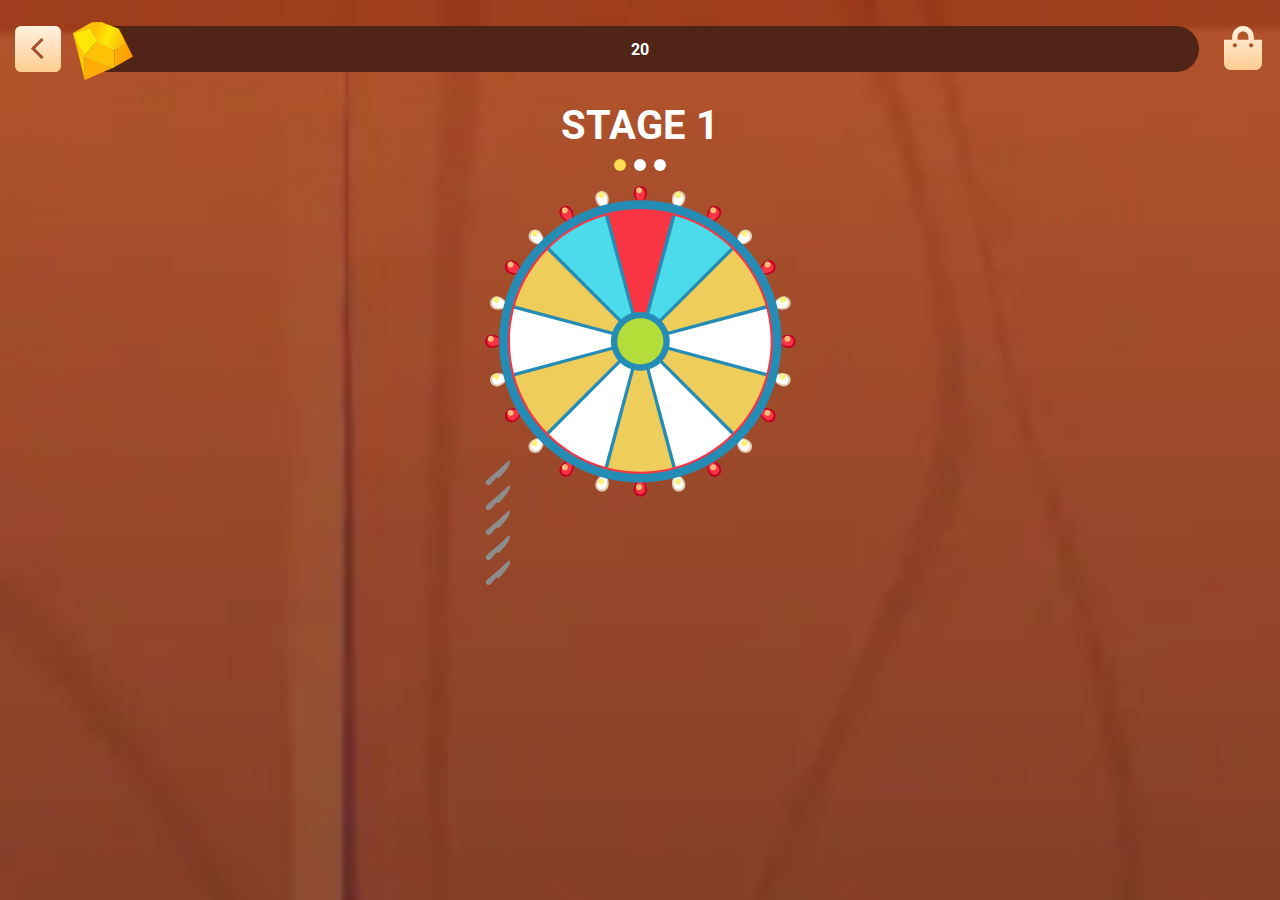
==== game.html @ 97df94d5 "commit 1 - new project" ====
<!DOCTYPE html>
<html lang="ru">

<head>
	<title>Circle casino - game</title>
	<meta charset="UTF-8">
	<meta name="format-detection" content="telephone=no">
	<!-- <style>body{opacity: 0;}</style> -->
	<link rel="stylesheet" href="css/style.min.css?_v=20220218115538">
	<link rel="shortcut icon" href="favicon.ico">
	<!-- <meta name="robots" content="noindex, nofollow"> -->
	<meta name="viewport" content="width=device-width, initial-scale=1.0">
</head>

<body>
	<main class="wrapper _visible">
		<div class="wrapper__header header">
			<div class="header__row">
				<a href="index.html" class="header__back">
					<img src="img/icons/btn-back.svg" alt="Image button">
				</a>
				<a href="#" class="header__wheel _hide">
					<img src="img/icons/wheel.svg" alt="Image wheel">
				</a>
				<div class="header__points">
					<div class="header__gold">
						<img src="img/icons/gold.svg" alt="Image gold">
					</div>
					<div class="header__block-text">
						<p>20</p>
					</div>
				</div>
				<a href="shop.html" class="header__shop">
					<img src="img/icons/shop.svg" alt="Image shop">
				</a>
			</div>
		</div>
		<div class="wrapper__game game">
			<div class="game__box">
				<div class="game__title">STAGE <span>1</span></div>
				<div class="game__bullets">
					<span class="game__bullet _active"></span>
					<span class="game__bullet"></span>
					<span class="game__bullet"></span>
				</div>
				<div class="game__item item-game">
					<div class="item-game__wheel">
						<div class="item-game__circle">
							<div class="item-game__circle-hiden-button"></div>
							<svg width="311" height="311" viewBox="0 0 311 311" fill="none" xmlns="http://www.w3.org/2000/svg">
								<g clip-path="url(#clip0_6_2209)">
									<path d="M148.739 304.079C148.739 300.444 150.37 294.721 155.34 294.721C160.309 294.721 161.929 300.444 161.929 304.079C161.929 305.827 161.235 307.505 160 308.742C158.764 309.98 157.089 310.677 155.34 310.68C153.589 310.68 151.91 309.985 150.672 308.747C149.434 307.509 148.739 305.829 148.739 304.079Z" fill="#C10222" />
									<path d="M148.739 6.60128C148.739 10.2357 150.37 15.9593 155.34 15.9593C160.309 15.9593 161.929 10.2357 161.929 6.60128C161.929 4.85266 161.235 3.17546 160 1.93783C158.764 0.700209 157.089 0.00327458 155.34 0C153.589 0 151.91 0.695497 150.672 1.93348C149.434 3.17145 148.739 4.85052 148.739 6.60128Z" fill="#C10222" />
									<path d="M223.998 287.452C222.169 284.3 220.722 278.527 225.024 276.042C229.326 273.557 233.591 277.698 235.421 280.851C236.295 282.366 236.532 284.166 236.08 285.855C235.628 287.545 234.524 288.986 233.01 289.862C232.26 290.297 231.432 290.579 230.573 290.693C229.714 290.807 228.841 290.751 228.004 290.527C227.167 290.303 226.382 289.916 225.695 289.388C225.007 288.861 224.431 288.203 223.998 287.452Z" fill="#C10222" />
									<path d="M75.2471 29.817C77.0766 32.9816 81.3415 37.1105 85.6434 34.6258C89.9454 32.141 88.4991 26.3804 86.6695 23.2281C86.2419 22.4738 85.6697 21.8113 84.9856 21.2786C84.3015 20.7459 83.519 20.3535 82.6829 20.1238C81.8469 19.8942 80.9737 19.8317 80.1135 19.9401C79.2533 20.0486 78.4229 20.3257 77.67 20.7557C76.9129 21.1886 76.249 21.7672 75.7168 22.4581C75.1846 23.1491 74.7946 23.9386 74.5693 24.7812C74.344 25.6237 74.2879 26.5025 74.4043 27.3669C74.5206 28.2312 74.807 29.064 75.2471 29.817Z" fill="#C10222" />
									<path d="M280.851 235.421C277.698 233.603 273.557 229.339 276.042 225.024C278.527 220.71 284.287 222.181 287.452 223.998C288.966 224.874 290.07 226.316 290.522 228.005C290.974 229.695 290.737 231.495 289.862 233.01C289.43 233.761 288.853 234.419 288.166 234.946C287.478 235.474 286.694 235.861 285.857 236.085C285.02 236.309 284.146 236.365 283.287 236.251C282.428 236.137 281.6 235.855 280.851 235.421Z" fill="#C10222" />
									<path d="M23.2157 86.6819C26.3803 88.4991 32.141 89.9455 34.6258 85.6435C37.1105 81.3416 32.9692 77.0767 29.8169 75.2595C29.0672 74.8251 28.2391 74.5428 27.3801 74.4288C26.5211 74.3148 25.6481 74.3715 24.811 74.5954C23.9739 74.8193 23.1892 75.2061 22.5018 75.7337C21.8144 76.2613 21.2378 76.9193 20.8051 77.67C19.931 79.1851 19.694 80.985 20.1459 82.6747C20.5979 84.3643 21.702 85.8056 23.2157 86.6819Z" fill="#C10222" />
									<path d="M304.079 161.929C300.432 161.929 294.721 160.31 294.721 155.34C294.721 150.371 300.432 148.739 304.079 148.739C304.946 148.739 305.804 148.909 306.605 149.241C307.406 149.573 308.134 150.059 308.747 150.672C309.36 151.285 309.846 152.013 310.178 152.814C310.509 153.615 310.68 154.473 310.68 155.34C310.68 156.206 310.509 157.064 310.177 157.864C309.845 158.665 309.359 159.391 308.746 160.003C308.133 160.615 307.405 161.1 306.604 161.431C305.803 161.761 304.945 161.931 304.079 161.929Z" fill="#C10222" />
									<path d="M6.5889 161.929C10.2357 161.929 15.9469 160.31 15.9469 155.34C15.9469 150.371 10.2357 148.739 6.5889 148.739C5.72259 148.739 4.86482 148.91 4.06461 149.241C3.2644 149.573 2.53749 150.06 1.92549 150.673C1.31349 151.286 0.828423 152.014 0.498027 152.815C0.167632 153.616 -0.0016137 154.474 1.16407e-05 155.34C-0.0016172 156.206 0.167707 157.063 0.498254 157.863C0.8288 158.664 1.31408 159.391 1.92624 160.003C2.5384 160.615 3.26537 161.1 4.06551 161.431C4.86565 161.761 5.72318 161.931 6.5889 161.929Z" fill="#C10222" />
									<path d="M287.452 86.6819C284.287 88.4991 278.527 89.9455 276.042 85.6435C273.557 81.3416 277.698 77.0767 280.851 75.2595C281.6 74.8251 282.428 74.5428 283.287 74.4288C284.146 74.3148 285.02 74.3715 285.857 74.5954C286.694 74.8193 287.478 75.2061 288.166 75.7337C288.853 76.2613 289.43 76.9193 289.862 77.67C290.737 79.1851 290.974 80.985 290.522 82.6747C290.07 84.3643 288.966 85.8056 287.452 86.6819Z" fill="#C10222" />
									<path d="M29.8169 235.421C32.9692 233.603 37.1105 229.339 34.6258 225.024C32.141 220.71 26.3803 222.181 23.2157 223.998C21.702 224.874 20.5979 226.316 20.1459 228.005C19.694 229.695 19.931 231.495 20.8051 233.01C21.2378 233.761 21.8144 234.419 22.5018 234.946C23.1892 235.474 23.9739 235.861 24.811 236.085C25.6481 236.309 26.5211 236.365 27.3801 236.251C28.2391 236.137 29.0672 235.855 29.8169 235.421Z" fill="#C10222" />
									<path d="M235.421 29.8169C233.591 32.9816 229.326 37.1105 225.024 34.6257C220.722 32.141 222.169 26.3803 223.998 23.228C224.427 22.4733 225 21.8106 225.685 21.2778C226.371 20.7449 227.154 20.3524 227.991 20.1228C228.828 19.8932 229.702 19.8308 230.564 19.9394C231.425 20.048 232.256 20.3254 233.01 20.7556C233.766 21.1896 234.429 21.769 234.96 22.4604C235.491 23.1518 235.879 23.9415 236.104 24.784C236.328 25.6264 236.383 26.5049 236.266 27.3688C236.148 28.2326 235.861 29.0647 235.421 29.8169Z" fill="#C10222" />
									<path d="M86.6695 287.452C88.499 284.3 89.9454 278.527 85.6434 276.042C81.3415 273.557 77.0766 277.698 75.247 280.851C74.8151 281.604 74.5365 282.435 74.427 283.297C74.3175 284.159 74.3795 285.033 74.6092 285.871C74.839 286.708 75.2321 287.492 75.7658 288.177C76.2996 288.862 76.9635 289.435 77.7194 289.862C79.2273 290.724 81.0146 290.954 82.6913 290.502C84.368 290.05 85.7981 288.954 86.6695 287.452Z" fill="#C10222" />
									<path d="M150.593 303.695C150.593 301.075 151.755 294.721 155.34 294.721C158.925 294.721 160.075 301.075 160.075 303.695C160.076 304.318 159.955 304.935 159.718 305.511C159.481 306.087 159.132 306.61 158.692 307.051C158.252 307.492 157.73 307.842 157.155 308.081C156.579 308.32 155.963 308.442 155.34 308.442C154.716 308.444 154.098 308.322 153.521 308.084C152.945 307.846 152.421 307.497 151.98 307.056C151.539 306.615 151.189 306.091 150.951 305.514C150.713 304.937 150.591 304.319 150.593 303.695Z" fill="#F93443" />
									<path d="M150.593 6.98454C150.593 9.60527 151.755 15.9593 155.34 15.9593C158.925 15.9593 160.075 9.60527 160.075 6.98454C160.076 6.36174 159.955 5.74474 159.718 5.16888C159.481 4.59302 159.132 4.06962 158.692 3.62866C158.252 3.1877 157.73 2.83784 157.155 2.59913C156.579 2.36042 155.963 2.23756 155.34 2.23757C154.716 2.23593 154.098 2.3576 153.521 2.59558C152.945 2.83356 152.421 3.18316 151.98 3.62428C151.539 4.06541 151.189 4.58935 150.951 5.16602C150.713 5.74268 150.591 6.3607 150.593 6.98454Z" fill="#F93443" />
									<path d="M225.407 286.191C224.097 283.916 221.934 277.834 225.024 276.042C228.115 274.249 232.318 279.169 233.678 281.444C233.99 281.984 234.193 282.581 234.274 283.2C234.355 283.819 234.314 284.448 234.152 285.051C233.99 285.653 233.711 286.218 233.33 286.713C232.95 287.208 232.476 287.623 231.934 287.934C231.393 288.254 230.793 288.463 230.17 288.548C229.547 288.633 228.913 288.594 228.305 288.432C227.698 288.269 227.128 287.988 226.631 287.603C226.133 287.218 225.717 286.738 225.407 286.191Z" fill="#F93443" />
									<path d="M77.0519 29.236C78.3622 31.4982 82.5406 36.4183 85.6434 34.6258C88.7463 32.8333 86.583 26.7513 85.2726 24.489C84.9614 23.948 84.5465 23.4736 84.0517 23.0931C83.5569 22.7126 82.9919 22.4334 82.3891 22.2715C81.7862 22.1096 81.1574 22.0681 80.5386 22.1496C79.9197 22.231 79.323 22.4337 78.7826 22.746C78.2426 23.0583 77.7694 23.4739 77.3901 23.9692C77.0108 24.4644 76.7328 25.0295 76.5721 25.6323C76.4114 26.235 76.371 26.8636 76.4533 27.4819C76.5357 28.1003 76.739 28.6963 77.0519 29.236Z" fill="#F93443" />
									<path d="M281.506 233.628C279.231 232.318 274.324 228.127 276.104 224.975C277.884 221.822 283.978 224.048 286.253 225.358C287.34 225.989 288.133 227.025 288.457 228.239C288.782 229.453 288.611 230.747 287.983 231.836C287.678 232.38 287.267 232.859 286.775 233.245C286.283 233.63 285.72 233.914 285.118 234.081C284.516 234.247 283.887 234.293 283.267 234.215C282.647 234.138 282.048 233.938 281.506 233.628Z" fill="#F93443" />
									<path d="M24.4766 85.2726C26.7512 86.5829 32.8333 88.7463 34.6258 85.6434C36.4182 82.5406 31.4982 78.3623 29.2236 76.9901C28.1348 76.3622 26.8413 76.1918 25.627 76.5162C24.4126 76.8407 23.3765 77.6335 22.7459 78.7208C22.425 79.2635 22.2152 79.8645 22.1286 80.489C22.0419 81.1135 22.0802 81.749 22.2412 82.3586C22.4023 82.9681 22.6828 83.5396 23.0665 84.0399C23.4503 84.5401 23.9296 84.9591 24.4766 85.2726Z" fill="#F93443" />
									<path d="M303.757 160.087C301.137 160.087 294.783 158.913 294.783 155.34C294.783 151.767 301.137 150.593 303.757 150.593C304.38 150.593 304.997 150.716 305.572 150.955C306.147 151.193 306.67 151.543 307.11 151.984C307.549 152.425 307.898 152.949 308.135 153.524C308.372 154.1 308.494 154.717 308.492 155.34C308.494 155.963 308.372 156.58 308.135 157.156C307.898 157.732 307.549 158.255 307.11 158.696C306.67 159.137 306.147 159.487 305.572 159.725C304.997 159.964 304.38 160.087 303.757 160.087Z" fill="#F93443" />
									<path d="M6.98451 160.087C9.60524 160.087 15.9469 158.913 15.9469 155.34C15.9469 151.767 9.60524 150.593 6.98451 150.593C6.36067 150.591 5.74265 150.713 5.16599 150.951C4.58932 151.189 4.06538 151.539 3.62425 151.98C3.18313 152.421 2.83353 152.945 2.59555 153.522C2.35757 154.098 2.2359 154.716 2.23753 155.34C2.2359 155.964 2.35757 156.582 2.59555 157.159C2.83353 157.735 3.18313 158.259 3.62425 158.7C4.06538 159.141 4.58932 159.491 5.16599 159.729C5.74265 159.967 6.36067 160.089 6.98451 160.087Z" fill="#F93443" />
									<path d="M286.191 85.2726C283.916 86.5829 277.834 88.7463 276.042 85.6434C274.249 82.5406 279.169 78.3623 281.444 76.9901C282.533 76.3622 283.826 76.1918 285.041 76.5162C286.255 76.8407 287.291 77.6335 287.922 78.7208C288.243 79.2635 288.452 79.8645 288.539 80.489C288.626 81.1135 288.587 81.749 288.426 82.3586C288.265 82.9681 287.985 83.5396 287.601 84.0399C287.217 84.5401 286.738 84.9591 286.191 85.2726Z" fill="#F93443" />
									<path d="M29.2236 233.628C31.4982 232.318 36.4183 228.127 34.6258 224.975C32.8333 221.822 26.7512 224.048 24.4766 225.358C23.3893 225.989 22.5965 227.025 22.2721 228.239C21.9476 229.453 22.1181 230.747 22.746 231.836C23.0519 232.38 23.4626 232.859 23.9544 233.245C24.4462 233.63 25.0094 233.914 25.6116 234.081C26.2137 234.247 26.8429 234.293 27.4628 234.215C28.0828 234.138 28.6812 233.938 29.2236 233.628Z" fill="#F93443" />
									<path d="M233.628 29.2359C232.318 31.4982 228.127 36.4182 224.975 34.6257C221.822 32.8332 224.048 26.7512 225.358 24.4889C225.668 23.9483 226.082 23.4742 226.575 23.0938C227.069 22.7135 227.633 22.4343 228.235 22.2724C228.837 22.1104 229.465 22.0689 230.082 22.1502C230.7 22.2314 231.296 22.4339 231.836 22.7459C232.381 23.053 232.86 23.4649 233.245 23.9578C233.631 24.4507 233.915 25.015 234.082 25.6181C234.248 26.2213 234.294 26.8514 234.216 27.4723C234.138 28.0932 233.938 28.6925 233.628 29.2359Z" fill="#F93443" />
									<path d="M85.2726 286.191C86.583 283.916 88.7339 277.834 85.6434 276.042C82.553 274.249 78.3622 279.169 77.0519 281.444C76.739 281.984 76.5357 282.58 76.4533 283.198C76.371 283.816 76.4114 284.445 76.5721 285.048C76.7328 285.65 77.0108 286.216 77.3901 286.711C77.7694 287.206 78.2426 287.622 78.7826 287.934C79.323 288.246 79.9197 288.449 80.5386 288.53C81.1574 288.612 81.7862 288.57 82.3891 288.409C82.9919 288.247 83.5569 287.967 84.0517 287.587C84.5465 287.206 84.9614 286.732 85.2726 286.191Z" fill="#F93443" />
									<path d="M151.063 301.137C151.058 300.741 151.132 300.349 151.283 299.984C151.433 299.618 151.656 299.287 151.938 299.009C152.22 298.732 152.555 298.515 152.923 298.371C153.291 298.226 153.684 298.158 154.079 298.17C154.475 298.156 154.869 298.223 155.238 298.367C155.606 298.511 155.942 298.728 156.224 299.006C156.506 299.283 156.729 299.615 156.879 299.981C157.029 300.348 157.102 300.741 157.095 301.137C157.095 301.936 156.778 302.704 156.212 303.269C155.646 303.835 154.879 304.153 154.079 304.153C153.279 304.153 152.512 303.835 151.946 303.269C151.381 302.704 151.063 301.936 151.063 301.137Z" fill="#FFBE78" />
									<path d="M151.063 4.38851C151.058 4.78375 151.132 5.17596 151.283 5.54151C151.433 5.90707 151.656 6.2384 151.938 6.51559C152.22 6.79277 152.555 7.01008 152.923 7.1544C153.291 7.29872 153.684 7.36709 154.079 7.35538C154.475 7.36886 154.869 7.30169 155.238 7.158C155.606 7.01431 155.942 6.79709 156.224 6.51955C156.506 6.24201 156.729 5.90995 156.879 5.54359C157.029 5.17723 157.102 4.78423 157.095 4.38851C157.095 3.58853 156.778 2.82132 156.212 2.25565C155.646 1.68998 154.879 1.37219 154.079 1.37219C153.279 1.37219 152.512 1.68998 151.946 2.25565C151.381 2.82132 151.063 3.58853 151.063 4.38851Z" fill="#FFBE78" />
									<path d="M225.655 282.767C225.453 282.429 225.321 282.054 225.269 281.664C225.216 281.274 225.243 280.877 225.348 280.498C225.453 280.119 225.634 279.765 225.88 279.458C226.127 279.151 226.432 278.897 226.78 278.712C227.115 278.505 227.489 278.369 227.878 278.31C228.268 278.252 228.665 278.273 229.046 278.372C229.428 278.472 229.785 278.647 230.096 278.888C230.408 279.129 230.667 279.431 230.859 279.775C231.056 280.116 231.184 280.492 231.235 280.882C231.287 281.273 231.26 281.669 231.158 282.049C231.056 282.43 230.88 282.786 230.64 283.098C230.399 283.41 230.1 283.671 229.759 283.867C229.417 284.064 229.04 284.192 228.649 284.244C228.257 284.295 227.86 284.269 227.479 284.167C227.098 284.065 226.74 283.889 226.427 283.648C226.114 283.408 225.852 283.109 225.655 282.767Z" fill="#FFBE78" />
									<path d="M77.3115 25.7746C77.5018 26.1186 77.7603 26.4201 78.071 26.6609C78.3818 26.9016 78.7384 27.0765 79.119 27.1749C79.4996 27.2732 79.8963 27.2929 80.2848 27.2328C80.6733 27.1727 81.0454 27.0341 81.3786 26.8254C81.7253 26.6413 82.031 26.3886 82.2769 26.0827C82.5229 25.7767 82.704 25.424 82.8092 25.0458C82.9145 24.6676 82.9417 24.272 82.8891 23.8829C82.8365 23.4939 82.7053 23.1197 82.5035 22.783C82.3075 22.44 82.0455 22.1392 81.7327 21.898C81.4198 21.6568 81.0623 21.4799 80.6807 21.3777C80.2991 21.2754 79.9011 21.2497 79.5095 21.302C79.118 21.3544 78.7406 21.4838 78.3994 21.6828C78.059 21.8798 77.7609 22.142 77.522 22.4543C77.2831 22.7667 77.1081 23.1231 77.0071 23.5031C76.906 23.8832 76.8809 24.2794 76.9332 24.6692C76.9854 25.0589 77.114 25.4346 77.3115 25.7746Z" fill="#FFBE78" />
									<path d="M281.073 229.524C280.731 229.334 280.431 229.076 280.191 228.766C279.952 228.456 279.777 228.101 279.679 227.722C279.581 227.343 279.561 226.947 279.62 226.56C279.679 226.173 279.816 225.802 280.022 225.469C280.209 225.125 280.463 224.822 280.769 224.578C281.075 224.334 281.428 224.154 281.805 224.049C282.182 223.944 282.577 223.916 282.965 223.967C283.353 224.018 283.727 224.146 284.065 224.344C284.75 224.745 285.248 225.399 285.452 226.166C285.656 226.933 285.548 227.749 285.153 228.436C284.755 229.12 284.102 229.619 283.337 229.822C282.573 230.026 281.759 229.919 281.073 229.524Z" fill="#FFBE78" />
									<path d="M24.1058 81.1808C24.4418 81.37 24.8122 81.4904 25.1953 81.5349C25.5784 81.5795 25.9665 81.5473 26.337 81.4403C26.7075 81.3333 27.053 81.1536 27.3534 80.9116C27.6537 80.6697 27.9029 80.3704 28.0863 80.0311C28.293 79.6985 28.43 79.3273 28.489 78.9401C28.548 78.5529 28.5278 78.1578 28.4296 77.7787C28.3313 77.3995 28.1571 77.0443 27.9175 76.7345C27.6779 76.4247 27.3778 76.1668 27.0355 75.9764C26.3499 75.5814 25.5357 75.474 24.7712 75.6779C24.0066 75.8818 23.354 76.3803 22.9561 77.0643C22.7572 77.409 22.6291 77.79 22.5792 78.1849C22.5294 78.5799 22.5589 78.9807 22.6659 79.3641C22.773 79.7475 22.9555 80.1056 23.2027 80.4175C23.45 80.7295 23.757 80.989 24.1058 81.1808Z" fill="#FFBE78" />
									<path d="M302.447 155.76C302.054 155.766 301.664 155.691 301.3 155.541C300.937 155.391 300.608 155.169 300.333 154.888C300.058 154.607 299.842 154.274 299.7 153.907C299.558 153.541 299.491 153.149 299.505 152.756C299.493 152.364 299.561 151.974 299.704 151.609C299.847 151.244 300.062 150.912 300.337 150.633C300.612 150.353 300.941 150.132 301.303 149.983C301.666 149.834 302.055 149.76 302.447 149.765C303.24 149.765 304.001 150.08 304.562 150.641C305.123 151.202 305.439 151.963 305.439 152.756C305.44 153.15 305.364 153.541 305.214 153.905C305.065 154.269 304.845 154.601 304.567 154.88C304.289 155.159 303.958 155.38 303.595 155.531C303.231 155.683 302.841 155.76 302.447 155.76Z" fill="#FFBE78" />
									<path d="M5.7112 155.76C6.10427 155.766 6.49431 155.691 6.85771 155.541C7.22112 155.391 7.55035 155.169 7.82541 154.888C8.10048 154.607 8.31568 154.274 8.458 153.907C8.60031 153.541 8.66676 153.149 8.65334 152.756C8.66505 152.364 8.59734 151.974 8.45426 151.609C8.31118 151.244 8.0957 150.912 7.82081 150.633C7.54592 150.353 7.21729 150.132 6.85473 149.983C6.49218 149.834 6.10319 149.76 5.7112 149.765C4.91778 149.765 4.15688 150.08 3.59585 150.641C3.03481 151.202 2.71963 151.963 2.71963 152.756C2.718 153.15 2.79418 153.541 2.9438 153.905C3.09341 154.269 3.31347 154.601 3.59143 154.88C3.86939 155.159 4.19974 155.38 4.56351 155.531C4.92727 155.683 5.31729 155.76 5.7112 155.76Z" fill="#FFBE78" />
									<path d="M284.065 81.1807C283.727 81.379 283.353 81.5074 282.965 81.558C282.577 81.6087 282.182 81.5808 281.805 81.4758C281.428 81.3708 281.075 81.191 280.769 80.9471C280.463 80.7031 280.209 80.4 280.022 80.0558C279.816 79.7231 279.679 79.352 279.62 78.9648C279.561 78.5776 279.581 78.1825 279.679 77.8033C279.777 77.4242 279.952 77.069 280.191 76.7592C280.431 76.4494 280.731 76.1915 281.073 76.0011C281.759 75.606 282.573 75.4987 283.337 75.7026C284.102 75.9065 284.755 76.405 285.153 77.0889C285.548 77.7764 285.656 78.5925 285.452 79.3591C285.248 80.1256 284.75 80.7805 284.065 81.1807Z" fill="#FFBE78" />
									<path d="M27.085 229.524C27.4273 229.334 27.7273 229.076 27.9669 228.766C28.2065 228.456 28.3807 228.101 28.479 227.722C28.5772 227.343 28.5975 226.947 28.5385 226.56C28.4795 226.173 28.3425 225.802 28.1358 225.469C27.9504 225.125 27.6975 224.823 27.3924 224.579C27.0873 224.335 26.7361 224.155 26.3599 224.05C25.9837 223.945 25.5902 223.917 25.2029 223.968C24.8156 224.018 24.4424 224.146 24.1058 224.344C23.7644 224.54 23.4651 224.802 23.2249 225.114C22.9848 225.426 22.8086 225.782 22.7064 226.162C22.6042 226.542 22.578 226.939 22.6293 227.329C22.6807 227.719 22.8085 228.095 23.0056 228.436C23.4034 229.12 24.0561 229.619 24.8206 229.822C25.5852 230.026 26.3994 229.919 27.085 229.524Z" fill="#FFBE78" />
									<path d="M230.822 25.7747C230.63 26.119 230.371 26.4208 230.059 26.6617C229.747 26.9026 229.389 27.0775 229.008 27.1758C228.626 27.2741 228.229 27.2937 227.839 27.2335C227.45 27.1733 227.077 27.0344 226.742 26.8254C226.396 26.6414 226.09 26.3887 225.844 26.0828C225.598 25.7768 225.417 25.424 225.312 25.0459C225.207 24.6677 225.179 24.272 225.232 23.883C225.285 23.494 225.416 23.1198 225.618 22.7831C225.815 22.4413 226.077 22.1417 226.39 21.9014C226.703 21.6612 227.061 21.4849 227.442 21.3827C227.823 21.2805 228.22 21.2545 228.612 21.306C229.003 21.3575 229.38 21.4855 229.722 21.6829C230.063 21.8789 230.362 22.1403 230.603 22.4522C230.843 22.7641 231.019 23.1203 231.121 23.5004C231.223 23.8805 231.249 24.2771 231.198 24.6673C231.147 25.0576 231.019 25.4339 230.822 25.7747Z" fill="#FFBE78" />
									<path d="M82.4788 282.767C82.6808 282.429 82.8122 282.054 82.8649 281.664C82.9176 281.274 82.8905 280.877 82.7853 280.498C82.6801 280.119 82.499 279.765 82.253 279.458C82.0069 279.151 81.701 278.897 81.3538 278.712C81.0195 278.506 80.6467 278.369 80.2581 278.311C79.8694 278.253 79.473 278.274 79.0928 278.373C78.7126 278.472 78.3565 278.648 78.0461 278.889C77.7356 279.13 77.4773 279.431 77.2868 279.775C77.0892 280.115 76.9607 280.491 76.9084 280.881C76.8562 281.27 76.8813 281.667 76.9823 282.047C77.0834 282.427 77.2584 282.783 77.4973 283.095C77.7362 283.408 78.0343 283.67 78.3746 283.867C78.7163 284.064 79.0936 284.192 79.4848 284.244C79.876 284.295 80.2735 284.269 80.6546 284.167C81.0358 284.065 81.393 283.889 81.706 283.648C82.019 283.408 82.2816 283.108 82.4788 282.767Z" fill="#FFBE78" />
									<path d="M187.456 300.716C186.517 297.205 186.603 291.259 191.412 289.974C196.221 288.688 199.262 293.781 200.201 297.304C200.655 298.994 200.419 300.795 199.545 302.311C198.671 303.827 197.231 304.934 195.541 305.389C193.849 305.839 192.048 305.599 190.533 304.723C189.018 303.847 187.911 302.406 187.456 300.716Z" fill="#E0CCB3" />
									<path d="M110.466 13.3756C111.406 16.8864 114.459 22.0289 119.256 20.7062C124.052 19.3835 124.2 13.4745 123.211 9.95133C122.754 8.26343 121.646 6.82548 120.131 5.95209C118.616 5.0787 116.817 4.84095 115.127 5.29087C113.437 5.74559 111.997 6.8526 111.123 8.36859C110.249 9.88457 110.013 11.6855 110.466 13.3756Z" fill="#E0CCB3" />
									<path d="M255.842 265.176C253.271 262.604 250.379 257.412 253.889 253.902C257.4 250.391 262.604 253.271 265.176 255.855C266.409 257.092 267.102 258.768 267.102 260.515C267.102 262.262 266.409 263.938 265.176 265.176C264.564 265.79 263.836 266.277 263.036 266.61C262.235 266.942 261.376 267.113 260.509 267.113C259.642 267.113 258.783 266.942 257.983 266.61C257.182 266.277 256.455 265.79 255.842 265.176Z" fill="#E0CCB3" />
									<path d="M45.4919 54.8251C48.0632 57.3964 53.2675 60.2891 56.7783 56.7783C60.2891 53.2676 57.3964 48.125 54.8252 45.4919C53.5857 44.2576 51.9077 43.5647 50.1585 43.5647C48.4093 43.5647 46.7314 44.2576 45.4919 45.4919C44.2576 46.7314 43.5647 48.4093 43.5647 50.1585C43.5647 51.9077 44.2576 53.5857 45.4919 54.8251Z" fill="#E0CCB3" />
									<path d="M297.304 200.214C293.781 199.262 288.651 196.209 289.974 191.412C291.296 186.616 297.193 186.467 300.716 187.469C301.553 187.691 302.338 188.076 303.026 188.603C303.714 189.129 304.29 189.787 304.724 190.537C305.157 191.287 305.437 192.115 305.549 192.974C305.661 193.832 305.603 194.705 305.377 195.541C304.924 197.23 303.821 198.671 302.307 199.547C300.794 200.423 298.994 200.663 297.304 200.214Z" fill="#E0CCB3" />
									<path d="M9.95135 123.211C13.4745 124.151 19.4206 124.064 20.7062 119.268C21.9919 114.471 16.8864 111.418 13.3633 110.466C11.6732 110.017 9.87398 110.257 8.36054 111.133C6.8471 112.009 5.74311 113.45 5.29092 115.139C5.06491 115.975 5.00627 116.847 5.11836 117.706C5.23045 118.565 5.51107 119.393 5.9441 120.143C6.37713 120.893 6.95404 121.551 7.64172 122.077C8.3294 122.603 9.1143 122.989 9.95135 123.211Z" fill="#E0CCB3" />
									<path d="M300.716 123.211C297.193 124.151 291.259 124.064 289.974 119.268C288.688 114.471 293.781 111.418 297.304 110.466C298.994 110.017 300.794 110.257 302.307 111.133C303.821 112.009 304.925 113.45 305.377 115.139C305.603 115.975 305.661 116.847 305.549 117.706C305.437 118.565 305.157 119.393 304.724 120.143C304.29 120.893 303.714 121.551 303.026 122.077C302.338 122.603 301.553 122.989 300.716 123.211Z" fill="#E0CCB3" />
									<path d="M13.3633 200.214C16.8864 199.262 22.0166 196.209 20.7062 191.412C19.3959 186.616 13.4745 186.467 9.95135 187.469C9.1143 187.691 8.3294 188.076 7.64172 188.603C6.95404 189.129 6.37713 189.787 5.9441 190.537C5.51107 191.287 5.23045 192.115 5.11836 192.974C5.00627 193.832 5.06491 194.705 5.29092 195.541C5.74311 197.23 6.8471 198.671 8.36054 199.547C9.87398 200.423 11.6732 200.663 13.3633 200.214Z" fill="#E0CCB3" />
									<path d="M265.176 54.8251C262.604 57.3964 257.412 60.2891 253.889 56.7783C250.366 53.2676 253.271 48.125 255.842 45.4919C257.082 44.2576 258.76 43.5647 260.509 43.5647C262.258 43.5647 263.936 44.2576 265.176 45.4919C266.41 46.7314 267.103 48.4093 267.103 50.1585C267.103 51.9077 266.41 53.5857 265.176 54.8251Z" fill="#E0CCB3" />
									<path d="M54.8252 265.176C57.3964 262.604 60.2891 257.412 56.7783 253.902C53.2675 250.391 48.125 253.271 45.4919 255.855C44.2584 257.092 43.5658 258.768 43.5658 260.515C43.5658 262.262 44.2584 263.938 45.4919 265.176C46.104 265.79 46.8313 266.277 47.6321 266.61C48.4329 266.942 49.2915 267.113 50.1585 267.113C51.0256 267.113 51.8842 266.942 52.685 266.61C53.4857 266.277 54.213 265.79 54.8252 265.176Z" fill="#E0CCB3" />
									<path d="M200.201 13.3756C199.262 16.8864 196.209 22.0289 191.412 20.7062C186.616 19.3835 186.467 13.4745 187.456 9.95133C187.914 8.26343 189.021 6.82548 190.537 5.95209C192.052 5.0787 193.851 4.84095 195.541 5.29087C197.231 5.74559 198.671 6.8526 199.545 8.36859C200.419 9.88457 200.655 11.6855 200.201 13.3756Z" fill="#E0CCB3" />
									<path d="M123.273 300.716C124.213 297.205 124.126 291.259 119.317 289.974C114.509 288.688 111.468 293.781 110.528 297.304C110.078 298.994 110.316 300.794 111.189 302.309C112.063 303.824 113.501 304.931 115.188 305.389C116.88 305.839 118.681 305.599 120.196 304.723C121.712 303.847 122.818 302.406 123.273 300.716Z" fill="#E0CCB3" />
									<path d="M189.15 299.863C188.47 297.329 187.914 290.901 191.412 289.974C194.911 289.047 197.593 294.919 198.31 297.391C198.635 298.606 198.465 299.9 197.837 300.989C197.209 302.078 196.174 302.874 194.96 303.201C193.747 303.526 192.454 303.358 191.365 302.732C190.277 302.107 189.48 301.075 189.15 299.863Z" fill="white" />
									<path d="M112.358 13.2767C113.025 15.7491 115.807 21.6457 119.256 20.6939C122.705 19.742 122.198 13.2767 121.518 10.8043C121.19 9.59029 120.395 8.55569 119.306 7.92762C118.216 7.29954 116.922 7.12929 115.708 7.45424C115.104 7.61477 114.539 7.89306 114.043 8.27307C113.548 8.65308 113.133 9.1273 112.821 9.66846C112.51 10.2096 112.309 10.807 112.229 11.4263C112.149 12.0455 112.193 12.6744 112.358 13.2767Z" fill="white" />
									<path d="M256.881 263.593C255.027 261.739 251.367 256.423 253.889 253.902C256.411 251.38 261.739 255.027 263.593 256.881C264.483 257.771 264.983 258.978 264.983 260.237C264.983 261.496 264.483 262.703 263.593 263.593C262.703 264.483 261.496 264.983 260.237 264.983C258.978 264.983 257.771 264.483 256.881 263.593Z" fill="white" />
									<path d="M47.0742 53.7867C48.9285 55.641 54.2441 59.3125 56.7783 56.7783C59.3125 54.2441 55.641 48.9285 53.7868 47.0742C52.8966 46.1842 51.6893 45.6842 50.4305 45.6842C49.1717 45.6842 47.9644 46.1842 47.0742 47.0742C46.1842 47.9644 45.6842 49.1717 45.6842 50.4305C45.6842 51.6893 46.1842 52.8965 47.0742 53.7867Z" fill="white" />
									<path d="M297.403 198.322C294.869 197.643 289.047 194.861 289.986 191.412C290.926 187.963 297.403 188.47 299.876 189.15C301.09 189.477 302.124 190.273 302.752 191.362C303.38 192.451 303.551 193.745 303.226 194.96C303.067 195.564 302.789 196.131 302.41 196.628C302.03 197.125 301.556 197.542 301.015 197.854C300.474 198.167 299.876 198.369 299.256 198.45C298.636 198.53 298.006 198.487 297.403 198.322Z" fill="white" />
									<path d="M10.7796 121.53C13.3138 122.21 19.7544 122.766 20.6692 119.268C21.5839 115.769 15.7244 113.087 13.252 112.358C12.6505 112.195 12.0229 112.153 11.405 112.233C10.7872 112.314 10.1913 112.515 9.6515 112.826C9.11174 113.138 8.63872 113.552 8.25954 114.047C7.88037 114.541 7.60249 115.106 7.44188 115.708C7.11276 116.922 7.27949 118.218 7.90537 119.31C8.53126 120.402 9.5651 121.2 10.7796 121.53Z" fill="white" />
									<path d="M299.863 121.53C297.391 122.21 290.889 122.766 289.974 119.268C289.059 115.769 294.918 113.087 297.391 112.358C297.992 112.195 298.62 112.153 299.238 112.233C299.856 112.314 300.452 112.515 300.991 112.826C301.531 113.138 302.004 113.552 302.383 114.047C302.763 114.541 303.04 115.106 303.201 115.708C303.53 116.922 303.363 118.218 302.738 119.31C302.112 120.402 301.078 121.2 299.863 121.53Z" fill="white" />
									<path d="M13.252 198.322C15.7862 197.643 21.6086 194.861 20.6691 191.412C19.7296 187.963 13.252 188.47 10.7796 189.15C9.56555 189.477 8.53097 190.273 7.9029 191.362C7.27482 192.451 7.10457 193.745 7.42952 194.96C7.58871 195.564 7.86601 196.131 8.24545 196.628C8.62488 197.125 9.09893 197.542 9.64024 197.854C10.1815 198.167 10.7794 198.369 11.3993 198.45C12.0192 198.53 12.6489 198.487 13.252 198.322Z" fill="white" />
									<path d="M263.593 53.7867C261.739 55.641 256.423 59.3125 253.889 56.7783C251.355 54.2441 255.027 48.9285 256.881 47.0742C257.771 46.1842 258.978 45.6842 260.237 45.6842C261.496 45.6842 262.703 46.1842 263.593 47.0742C264.483 47.9644 264.983 49.1717 264.983 50.4305C264.983 51.6893 264.483 52.8965 263.593 53.7867Z" fill="white" />
									<path d="M53.7868 263.593C55.641 261.739 59.3002 256.423 56.7783 253.902C54.2565 251.38 48.9285 255.027 47.0742 256.881C46.1842 257.771 45.6842 258.978 45.6842 260.237C45.6842 261.496 46.1842 262.703 47.0742 263.593C47.9644 264.483 49.1717 264.983 50.4305 264.983C51.6893 264.983 52.8966 264.483 53.7868 263.593Z" fill="white" />
									<path d="M198.31 13.2767C197.643 15.7491 194.861 21.6457 191.412 20.6939C187.963 19.742 188.47 13.2767 189.15 10.8043C189.477 9.59029 190.273 8.55569 191.362 7.92762C192.451 7.29954 193.745 7.12929 194.96 7.45424C195.563 7.61477 196.129 7.89306 196.624 8.27307C197.12 8.65308 197.535 9.1273 197.846 9.66846C198.158 10.2096 198.359 10.807 198.439 11.4263C198.518 12.0455 198.475 12.6744 198.31 13.2767Z" fill="white" />
									<path d="M121.518 299.863C122.198 297.329 122.754 290.901 119.256 289.974C115.757 289.047 113.075 294.919 112.358 297.391C112.033 298.606 112.203 299.9 112.831 300.989C113.459 302.078 114.494 302.874 115.708 303.201C116.921 303.526 118.213 303.358 119.302 302.732C120.391 302.107 121.188 301.075 121.518 299.863Z" fill="white" />
									<path d="M190.176 296.439C190.069 296.058 190.04 295.66 190.091 295.267C190.142 294.875 190.271 294.497 190.472 294.156C190.673 293.815 190.941 293.519 191.26 293.284C191.579 293.05 191.942 292.883 192.327 292.792C192.707 292.673 193.109 292.632 193.505 292.674C193.902 292.715 194.286 292.838 194.634 293.034C194.981 293.229 195.285 293.494 195.526 293.812C195.767 294.13 195.941 294.494 196.035 294.881C196.243 295.657 196.135 296.483 195.734 297.178C195.333 297.874 194.672 298.381 193.897 298.59C193.511 298.694 193.109 298.722 192.713 298.67C192.317 298.618 191.935 298.489 191.589 298.289C191.243 298.089 190.94 297.823 190.698 297.505C190.455 297.188 190.278 296.825 190.176 296.439Z" fill="#F9F276" />
									<path d="M113.384 9.81533C113.48 10.2017 113.654 10.5643 113.896 10.8807C114.138 11.1972 114.442 11.4608 114.789 11.6554C115.136 11.8499 115.52 11.9713 115.916 12.012C116.312 12.0527 116.712 12.0119 117.092 11.8921C117.478 11.8034 117.842 11.6369 118.162 11.4029C118.482 11.1689 118.75 10.8723 118.951 10.531C119.153 10.1898 119.282 9.8112 119.333 9.41823C119.383 9.02527 119.352 8.62619 119.243 8.24536C119.035 7.4702 118.527 6.80955 117.832 6.40854C117.136 6.00753 116.31 5.89899 115.535 6.10675C115.149 6.20722 114.787 6.38318 114.469 6.62444C114.152 6.86571 113.886 7.16751 113.686 7.51237C113.486 7.85724 113.356 8.23834 113.304 8.63363C113.252 9.02892 113.279 9.43056 113.384 9.81533Z" fill="#F9F276" />
									<path d="M257.474 259.378C257.188 259.107 256.96 258.78 256.804 258.417C256.649 258.055 256.568 257.665 256.568 257.27C256.568 256.876 256.649 256.486 256.804 256.123C256.96 255.761 257.188 255.434 257.474 255.163C257.746 254.88 258.073 254.655 258.434 254.501C258.795 254.348 259.183 254.269 259.576 254.269C259.968 254.269 260.357 254.348 260.718 254.501C261.079 254.655 261.405 254.88 261.677 255.163C261.957 255.442 262.179 255.773 262.33 256.138C262.481 256.503 262.559 256.894 262.559 257.289C262.559 257.684 262.481 258.075 262.33 258.44C262.179 258.805 261.957 259.136 261.677 259.415C261.11 259.957 260.353 260.256 259.568 260.249C258.784 260.242 258.032 259.93 257.474 259.378Z" fill="#F9F276" />
									<path d="M47.6676 49.559C47.9389 49.8432 48.265 50.0694 48.6262 50.224C48.9874 50.3786 49.3762 50.4583 49.7691 50.4583C50.162 50.4583 50.5509 50.3786 50.9121 50.224C51.2733 50.0694 51.5994 49.8432 51.8706 49.559C52.1549 49.2877 52.3811 48.9616 52.5357 48.6004C52.6903 48.2391 52.77 47.8503 52.77 47.4574C52.77 47.0645 52.6903 46.6757 52.5357 46.3145C52.3811 45.9533 52.1549 45.6272 51.8706 45.3559C51.5927 45.0767 51.2623 44.8552 50.8985 44.704C50.5347 44.5528 50.1446 44.475 49.7506 44.475C49.3566 44.475 48.9665 44.5528 48.6027 44.704C48.2389 44.8552 47.9085 45.0767 47.6305 45.3559C47.0828 45.9206 46.7796 46.6784 46.7866 47.4651C46.7935 48.2517 47.11 49.004 47.6676 49.559Z" fill="#F9F276" />
									<path d="M297.218 193.625C296.839 193.528 296.483 193.356 296.172 193.118C295.861 192.88 295.602 192.582 295.409 192.241C295.216 191.901 295.094 191.525 295.05 191.136C295.006 190.747 295.041 190.353 295.153 189.978C295.242 189.597 295.408 189.237 295.64 188.921C295.872 188.606 296.165 188.34 296.503 188.141C296.84 187.943 297.215 187.814 297.603 187.765C297.992 187.715 298.386 187.745 298.763 187.852C299.148 187.952 299.509 188.128 299.825 188.37C300.141 188.612 300.406 188.914 300.603 189.26C300.8 189.606 300.925 189.987 300.973 190.382C301.02 190.778 300.987 191.178 300.877 191.56C300.661 192.316 300.156 192.957 299.471 193.343C298.786 193.729 297.977 193.831 297.218 193.625Z" fill="#F9F276" />
									<path d="M10.6065 116.833C10.9833 116.94 11.378 116.97 11.7665 116.92C12.1551 116.87 12.5295 116.742 12.867 116.543C13.2046 116.344 13.4982 116.079 13.7301 115.763C13.962 115.447 14.1274 115.088 14.2162 114.706C14.3302 114.331 14.3667 113.937 14.3236 113.548C14.2806 113.158 14.1588 112.781 13.9658 112.44C13.7727 112.099 13.5124 111.801 13.2005 111.564C12.8887 111.326 12.5319 111.155 12.1518 111.06C11.7695 110.953 11.3698 110.923 10.9759 110.972C10.5819 111.02 10.2015 111.147 9.8567 111.343C9.51186 111.54 9.20941 111.803 8.96679 112.117C8.72418 112.431 8.5462 112.79 8.4432 113.173C8.34303 113.556 8.31964 113.954 8.37435 114.346C8.42906 114.737 8.56079 115.114 8.76194 115.454C8.9631 115.794 9.22969 116.091 9.5463 116.328C9.8629 116.565 10.2233 116.736 10.6065 116.833Z" fill="#F9F276" />
									<path d="M298.813 116.832C298.436 116.94 298.041 116.969 297.653 116.92C297.264 116.87 296.89 116.742 296.552 116.543C296.215 116.344 295.921 116.079 295.689 115.763C295.457 115.447 295.292 115.088 295.203 114.706C295.081 114.327 295.038 113.928 295.077 113.531C295.117 113.135 295.237 112.752 295.43 112.404C295.624 112.056 295.887 111.752 296.203 111.51C296.519 111.268 296.881 111.094 297.267 110.998C297.65 110.889 298.05 110.858 298.444 110.906C298.839 110.954 299.22 111.08 299.565 111.277C299.91 111.474 300.213 111.737 300.455 112.052C300.697 112.367 300.874 112.727 300.976 113.112C301.085 113.498 301.116 113.903 301.066 114.301C301.016 114.7 300.886 115.084 300.684 115.431C300.482 115.778 300.212 116.081 299.891 116.322C299.569 116.563 299.203 116.737 298.813 116.832Z" fill="#F9F276" />
									<path d="M12.1518 193.637C12.538 193.541 12.9003 193.367 13.2164 193.125C13.5324 192.883 13.7953 192.579 13.9889 192.231C14.1825 191.883 14.3026 191.5 14.3417 191.103C14.3807 190.707 14.3381 190.308 14.2162 189.929C14.126 189.547 13.9592 189.187 13.7261 188.871C13.4929 188.555 13.1982 188.29 12.8597 188.091C12.5212 187.893 12.1459 187.765 11.7565 187.715C11.3671 187.665 10.9717 187.695 10.5942 187.802C10.2108 187.905 9.85171 188.083 9.53756 188.326C9.2234 188.569 8.96044 188.871 8.76388 189.216C8.56732 189.561 8.44108 189.941 8.3924 190.335C8.34372 190.729 8.37359 191.129 8.4803 191.511C8.68612 192.279 9.18822 192.935 9.87648 193.333C10.5648 193.732 11.383 193.841 12.1518 193.637Z" fill="#F9F276" />
									<path d="M261.727 49.559C261.456 49.8413 261.13 50.0659 260.77 50.2193C260.41 50.3728 260.023 50.4518 259.631 50.4518C259.24 50.4518 258.853 50.3728 258.493 50.2193C258.133 50.0659 257.807 49.8413 257.536 49.559C257.252 49.2888 257.026 48.9637 256.872 48.6036C256.717 48.2434 256.638 47.8555 256.638 47.4636C256.638 47.0717 256.717 46.6839 256.872 46.3237C257.026 45.9635 257.252 45.6385 257.536 45.3683C257.813 45.0895 258.142 44.8682 258.505 44.7172C258.868 44.5661 259.257 44.4884 259.65 44.4884C260.043 44.4884 260.432 44.5661 260.795 44.7172C261.158 44.8682 261.487 45.0895 261.764 45.3683C262.305 45.934 262.604 46.6885 262.597 47.4712C262.59 48.2539 262.278 49.003 261.727 49.559Z" fill="#F9F276" />
									<path d="M51.8954 259.353C52.1773 259.083 52.4017 258.759 52.555 258.4C52.7083 258.041 52.7873 257.654 52.7873 257.264C52.7873 256.874 52.7083 256.487 52.555 256.128C52.4017 255.769 52.1773 255.445 51.8954 255.175C51.6252 254.891 51.3001 254.665 50.9399 254.511C50.5798 254.356 50.1919 254.276 49.8 254.276C49.4081 254.276 49.0203 254.356 48.6601 254.511C48.2999 254.665 47.9749 254.891 47.7047 255.175C47.4277 255.452 47.208 255.78 47.0581 256.142C46.9082 256.503 46.831 256.891 46.831 257.283C46.831 257.674 46.9082 258.062 47.0581 258.423C47.208 258.785 47.4277 259.114 47.7047 259.39C48.2673 259.937 49.023 260.24 49.8077 260.233C50.5923 260.226 51.3425 259.91 51.8954 259.353Z" fill="#F9F276" />
									<path d="M195.986 9.81539C195.89 10.2018 195.715 10.5644 195.474 10.8808C195.232 11.1972 194.928 11.4609 194.581 11.6554C194.233 11.85 193.85 11.9714 193.454 12.0121C193.057 12.0528 192.657 12.012 192.277 11.8922C191.895 11.8005 191.535 11.6324 191.219 11.3981C190.903 11.1637 190.638 10.8678 190.439 10.5283C190.241 10.1889 190.113 9.81271 190.063 9.42251C190.014 9.03232 190.044 8.63614 190.151 8.25779C190.253 7.87357 190.43 7.51343 190.672 7.1984C190.914 6.88337 191.217 6.61975 191.562 6.42295C191.907 6.22616 192.288 6.10013 192.683 6.05222C193.077 6.00431 193.477 6.03546 193.86 6.14389C194.628 6.34972 195.283 6.85181 195.682 7.54008C196.081 8.22835 196.19 9.0466 195.986 9.81539Z" fill="#F9F276" />
									<path d="M119.194 296.427C119.303 296.048 119.333 295.652 119.284 295.261C119.234 294.87 119.105 294.494 118.905 294.155C118.705 293.816 118.438 293.521 118.119 293.289C117.801 293.057 117.439 292.892 117.055 292.805C116.676 292.683 116.276 292.64 115.88 292.679C115.484 292.718 115.1 292.838 114.753 293.032C114.405 293.226 114.101 293.488 113.859 293.804C113.617 294.121 113.443 294.483 113.347 294.869C113.237 295.252 113.205 295.654 113.252 296.049C113.3 296.445 113.427 296.827 113.626 297.173C113.824 297.519 114.089 297.821 114.407 298.063C114.724 298.304 115.087 298.479 115.473 298.578C115.858 298.686 116.262 298.715 116.659 298.665C117.056 298.615 117.439 298.486 117.786 298.286C118.133 298.085 118.436 297.818 118.678 297.498C118.919 297.179 119.095 296.815 119.194 296.427Z" fill="#F9F276" />
									<path d="M155.34 296.451C233.274 296.451 296.451 233.274 296.451 155.34C296.451 77.4063 233.274 14.2285 155.34 14.2285C77.4063 14.2285 14.2286 77.4063 14.2286 155.34C14.2286 233.274 77.4063 296.451 155.34 296.451Z" fill="#248CB5" />
									<path d="M155.34 286.735C227.907 286.735 286.735 227.907 286.735 155.34C286.735 82.7726 227.907 23.9451 155.34 23.9451C82.7726 23.9451 23.945 82.7726 23.945 155.34C23.945 227.907 82.7726 286.735 155.34 286.735Z" fill="#248CB5" />
									<path d="M152.225 160.038L63.3425 249.155C79.0136 264.548 98.2984 275.761 119.429 281.765L152.225 160.038Z" fill="url(#paint0_radial_6_2209)" />
									<path class="peace-2" data-point="1" d="M187.728 282.767L155.253 160.915L122.779 282.73C133.42 285.44 144.359 286.806 155.34 286.797C166.262 286.805 177.142 285.451 187.728 282.767Z" fill="#EECD5A" />
									<path class="peace-3" data-point="0" d="M282.829 187.197C285.428 176.777 286.74 166.079 286.735 155.34C286.739 144.257 285.348 133.217 282.594 122.482L161.298 154.808L282.829 187.197Z" fill="url(#paint1_radial_6_2209)" />
									<path class="peace-4" data-point="3" d="M28.7044 190.51C34.5733 211.635 45.6451 230.953 60.9072 246.695L150.012 157.825L28.7044 190.51Z" fill="#EECD5A" />
									<path class="peace-5" d="M28.0863 122.519C25.3266 133.241 23.9351 144.269 23.9451 155.34C23.9427 166.066 25.2504 176.751 27.8391 187.16L149.233 154.808L28.0863 122.519Z" fill="url(#paint2_radial_6_2209)" />
									<path class="peace-6" d="M158.27 160.038L191.078 281.815C212.23 275.83 231.541 264.63 247.239 249.241L158.27 160.038Z" fill="url(#paint3_radial_6_2209)" />
									<path class="peace-7" d="M160.483 157.825L249.674 246.831C264.974 231.086 276.073 211.749 281.951 190.596L160.483 157.825Z" fill="#EECD5A" />
									<path class="peace-8" data-point="8" d="M123.051 27.938L155.253 148.764L187.394 27.9009C176.885 25.2639 166.089 23.9353 155.253 23.9451C144.396 23.943 133.579 25.2841 123.051 27.938Z" fill="#F93443" />
									<path class="peace-9" data-point="3" d="M150.012 151.73L61.4635 63.4414C46.1735 79.031 35.0156 98.1898 29.0011 119.181L150.012 151.73Z" fill="#EECD5A" />
									<path class="peace-10" data-point="10" d="M152.225 149.567L119.701 28.828C98.7165 34.7429 79.535 45.7887 63.8864 60.969L152.225 149.567Z" fill="#4BDBEA" />
									<path class="peace-11" data-point="1" d="M158.27 149.567L246.695 60.9072C231.027 45.7135 211.818 34.6665 190.806 28.7662L158.27 149.567Z" fill="#4BDBEA" />
									<path class="peace-12" data-point="5" d="M160.483 151.73L281.629 119.082C275.601 98.0722 264.421 78.9 249.105 63.3054L160.483 151.73Z" fill="#EECD5A" />
									<path d="M155.34 22.882C190.456 22.9245 224.121 36.8939 248.951 61.7257C273.78 86.5576 287.746 120.224 287.786 155.34C287.746 190.456 273.78 224.122 248.951 248.954C224.121 273.786 190.456 287.756 155.34 287.798C120.222 287.759 86.5536 273.791 61.7213 248.959C36.8891 224.126 22.9212 190.458 22.8819 155.34C22.9212 120.222 36.8891 86.5536 61.7213 61.7214C86.5536 36.8892 120.222 22.9212 155.34 22.882ZM155.34 285.684C189.895 285.642 223.023 271.895 247.456 247.46C271.889 223.024 285.633 189.895 285.672 155.34C285.633 120.785 271.889 87.6559 247.456 63.2205C223.023 38.7851 189.895 25.0384 155.34 24.9958C120.783 25.0351 87.6519 38.7804 63.2161 63.2161C38.7803 87.6519 25.0351 120.783 24.9958 155.34C25.0351 189.897 38.7803 223.028 63.2161 247.464C87.6519 271.9 120.783 285.645 155.34 285.684Z" fill="#F93443" />
									<path d="M155.34 184.749C171.582 184.749 184.749 171.582 184.749 155.34C184.749 139.098 171.582 125.931 155.34 125.931C139.098 125.931 125.931 139.098 125.931 155.34C125.931 171.582 139.098 184.749 155.34 184.749Z" fill="#248CB5" />
									<path d="M155.34 178.37C168.059 178.37 178.37 168.059 178.37 155.34C178.37 142.621 168.059 132.31 155.34 132.31C142.621 132.31 132.31 142.621 132.31 155.34C132.31 168.059 142.621 178.37 155.34 178.37Z" fill="#B5DD3A" />
									<g class="gold-peace-8" clip-path="url(#clip1_6_2209)">
										<path d="M168.146 43.4569L176.976 49.864L163.514 39.4804L160.228 37.3542L168.146 43.4569Z" fill="#F56A00" />
										<path d="M147.358 38.4069L141.633 41.2716L133.221 53.4488L142.415 45.5647L147.358 38.4069Z" fill="#FFC105" />
										<path d="M163.197 50.6171L168.562 62.0364L176.976 49.864L168.146 43.4569L163.197 50.6171Z" fill="url(#paint4_linear_6_2209)" />
										<path d="M146.688 63.8301L154.17 78.3953L168.562 62.0365L146.688 63.8301Z" fill="url(#paint5_linear_6_2209)" />
										<path d="M133.221 53.4489L154.17 78.3953L146.688 63.8301L133.221 53.4489Z" fill="url(#paint6_linear_6_2209)" />
										<path d="M150.328 51.6697L146.688 63.83L168.562 62.0364L163.197 50.617L150.328 51.6697Z" fill="#FFC105" />
										<path d="M142.415 45.5647L133.221 53.4488L146.688 63.8301L150.328 51.6697L142.415 45.5647Z" fill="#FFE605" />
										<path d="M147.359 38.4069L142.415 45.5647L150.328 51.6697L163.197 50.617L168.146 43.4569L160.228 37.3542L147.359 38.4069Z" fill="url(#paint7_linear_6_2209)" />
										<g style="mix-blend-mode:overlay">
											<path d="M147.358 38.407L142.415 45.5647L150.328 51.6697L163.197 50.6171L168.146 43.457L168.398 43.6423L163.328 50.9781L150.062 52.0566L142.058 45.877L147.145 38.5152L147.358 38.407Z" fill="white" />
										</g>
										<g style="mix-blend-mode:overlay">
											<path d="M146.769 64.1502L133.827 54.1709L133.221 53.4489L146.688 63.8301L168.562 62.0365L168.255 62.3896L146.769 64.1502Z" fill="white" />
										</g>
									</g>
									<path class="count-peace-8" d="M162.941 105.301C162.941 106.387 162.684 107.297 162.168 108.031C161.66 108.766 160.957 109.316 160.059 109.684C159.168 110.051 158.152 110.234 157.012 110.234C155.879 110.234 154.859 110.051 153.953 109.684C153.055 109.316 152.344 108.766 151.82 108.031C151.297 107.297 151.035 106.387 151.035 105.301C151.035 104.559 151.184 103.895 151.48 103.309C151.785 102.715 152.207 102.211 152.746 101.797C153.285 101.383 153.914 101.066 154.633 100.848C155.359 100.629 156.145 100.52 156.988 100.52C158.129 100.52 159.148 100.715 160.047 101.105C160.945 101.488 161.652 102.035 162.168 102.746C162.684 103.457 162.941 104.309 162.941 105.301ZM158.969 104.984C158.969 104.516 158.887 104.121 158.723 103.801C158.559 103.473 158.328 103.223 158.031 103.051C157.734 102.879 157.387 102.793 156.988 102.793C156.598 102.793 156.25 102.879 155.945 103.051C155.648 103.223 155.414 103.473 155.242 103.801C155.078 104.121 154.996 104.516 154.996 104.984C154.996 105.438 155.082 105.832 155.254 106.168C155.426 106.496 155.66 106.75 155.957 106.93C156.262 107.102 156.613 107.188 157.012 107.188C157.41 107.188 157.754 107.102 158.043 106.93C158.34 106.75 158.566 106.496 158.723 106.168C158.887 105.832 158.969 105.438 158.969 104.984ZM162.59 97.4961C162.59 98.3867 162.352 99.168 161.875 99.8398C161.406 100.504 160.75 101.023 159.906 101.398C159.07 101.766 158.105 101.949 157.012 101.949C155.926 101.949 154.957 101.766 154.105 101.398C153.262 101.023 152.598 100.504 152.113 99.8398C151.637 99.168 151.398 98.3867 151.398 97.4961C151.398 96.4492 151.637 95.5703 152.113 94.8594C152.598 94.1484 153.262 93.6094 154.105 93.2422C154.949 92.875 155.91 92.6914 156.988 92.6914C158.082 92.6914 159.051 92.875 159.895 93.2422C160.738 93.6094 161.398 94.1484 161.875 94.8594C162.352 95.5703 162.59 96.4492 162.59 97.4961ZM158.641 97.707C158.641 97.3008 158.578 96.9531 158.453 96.6641C158.328 96.3672 158.145 96.1406 157.902 95.9844C157.66 95.8203 157.355 95.7383 156.988 95.7383C156.637 95.7383 156.34 95.8164 156.098 95.9727C155.855 96.1289 155.672 96.3555 155.547 96.6523C155.422 96.9414 155.359 97.293 155.359 97.707C155.359 98.1133 155.422 98.4688 155.547 98.7734C155.672 99.0781 155.855 99.3164 156.098 99.4883C156.348 99.6602 156.652 99.7461 157.012 99.7461C157.379 99.7461 157.68 99.6602 157.914 99.4883C158.156 99.3164 158.336 99.0781 158.453 98.7734C158.578 98.4688 158.641 98.1133 158.641 97.707Z" fill="white" />
									<g class="gold-peace-11" clip-path="url(#clip2_6_2209)">
										<path d="M224.28 63.2802L228.452 73.3604L222.414 57.4677L220.726 53.9363L224.28 63.2802Z" fill="#F56A00" />
										<path d="M209.208 48.0994L202.83 47.5446L189.29 53.5199L201.25 51.6122L209.208 48.0994Z" fill="#FFC105" />
										<path d="M216.316 66.7924L214.912 79.3305L228.452 73.3605L224.28 63.2802L216.316 66.7924Z" fill="url(#paint8_linear_6_2209)" />
										<path d="M195.334 69.4132L194.088 85.7404L214.912 79.3305L195.334 69.4132Z" fill="url(#paint9_linear_6_2209)" />
										<path d="M189.29 53.5199L194.088 85.7403L195.334 69.4132L189.29 53.5199Z" fill="url(#paint10_linear_6_2209)" />
										<path d="M204.799 60.9555L195.334 69.4132L214.912 79.3305L216.316 66.7924L204.799 60.9555Z" fill="#FFC105" />
										<path d="M201.25 51.6121L189.29 53.5199L195.334 69.4132L204.799 60.9555L201.25 51.6121Z" fill="#FFE605" />
										<path d="M209.208 48.0994L201.25 51.6122L204.799 60.9555L216.316 66.7925L224.28 63.2802L220.726 53.9364L209.208 48.0994Z" fill="url(#paint11_linear_6_2209)" />
										<g style="mix-blend-mode:overlay">
											<path d="M209.208 48.0994L201.25 51.6122L204.799 60.9555L216.316 66.7924L224.28 63.2802L224.397 63.5699L216.239 67.1686L204.369 61.1457L200.783 51.6918L208.97 48.08L209.208 48.0994Z" fill="white" />
										</g>
										<g style="mix-blend-mode:overlay">
											<path d="M195.235 69.7285L189.428 54.452L189.29 53.5199L195.334 69.4132L214.912 79.3305L214.466 79.471L195.235 69.7285Z" fill="white" />
										</g>
									</g>
									<path class="count-peace-11" d="M191.307 101.098L182.379 115.638L179.013 113.571L185.611 102.826L181.701 101.759L183.271 99.2023L190.997 100.908L191.307 101.098Z" fill="white" />
									<g class="gold-peace-2" clip-path="url(#clip3_6_2209)">
										<path d="M141.69 268.543L132.86 262.136L146.322 272.52L149.608 274.646L141.69 268.543Z" fill="#F56A00" />
										<path d="M162.477 273.593L168.203 270.728L176.615 258.551L167.421 266.435L162.477 273.593Z" fill="#FFC105" />
										<path d="M146.638 261.383L141.274 249.964L132.86 262.136L141.69 268.543L146.638 261.383Z" fill="url(#paint12_linear_6_2209)" />
										<path d="M163.148 248.17L155.666 233.605L141.274 249.964L163.148 248.17Z" fill="url(#paint13_linear_6_2209)" />
										<path d="M176.615 258.551L155.666 233.605L163.148 248.17L176.615 258.551Z" fill="url(#paint14_linear_6_2209)" />
										<path d="M159.507 260.33L163.148 248.17L141.274 249.964L146.638 261.383L159.507 260.33Z" fill="#FFC105" />
										<path d="M167.421 266.435L176.615 258.551L163.148 248.17L159.507 260.33L167.421 266.435Z" fill="#FFE605" />
										<path d="M162.477 273.593L167.421 266.435L159.507 260.33L146.638 261.383L141.69 268.543L149.608 274.646L162.477 273.593Z" fill="url(#paint15_linear_6_2209)" />
										<g style="mix-blend-mode:overlay">
											<path d="M162.477 273.593L167.421 266.435L159.507 260.33L146.638 261.383L141.69 268.543L141.438 268.358L146.507 261.022L159.774 259.944L167.777 266.123L162.69 273.485L162.477 273.593Z" fill="white" />
										</g>
										<g style="mix-blend-mode:overlay">
											<path d="M163.067 247.85L176.009 257.829L176.615 258.551L163.148 248.17L141.274 249.964L141.581 249.61L163.067 247.85Z" fill="white" />
										</g>
									</g>
									<path class="count-peace-2" d="M150 219.063L150 202L153.949 202L153.949 214.609L157.84 213.473L157.84 216.473L150.363 219.063L150 219.063Z" fill="white" />
									<g class="gold-peace-4" clip-path="url(#clip4_6_2209)">
										<path d="M42.365 202.859L43.4988 192.009L41.2372 208.859L41.0391 212.768L42.365 202.859Z" fill="#F56A00" />
										<path d="M48.3852 223.387L53.7289 226.913L68.4806 228.109L57.0558 224.089L48.3852 223.387Z" fill="#FFC105" />
										<path d="M51.0401 203.565L58.2475 193.21L43.4988 192.009L42.365 202.859L51.0401 203.565Z" fill="url(#paint16_linear_6_2209)" />
										<path d="M70.7376 211.256L79.6104 197.494L58.2475 193.21L70.7376 211.256Z" fill="url(#paint17_linear_6_2209)" />
										<path d="M68.4806 228.109L79.6104 197.494L70.7376 211.256L68.4806 228.109Z" fill="url(#paint18_linear_6_2209)" />
										<path d="M58.3862 214.183L70.7376 211.256L58.2475 193.21L51.0401 203.565L58.3862 214.183Z" fill="#FFC105" />
										<path d="M57.0558 224.089L68.4806 228.109L70.7376 211.256L58.3862 214.183L57.0558 224.089Z" fill="#FFE605" />
										<path d="M48.3853 223.387L57.0559 224.089L58.3862 214.183L51.0401 203.565L42.365 202.859L41.0391 212.768L48.3853 223.387Z" fill="url(#paint19_linear_6_2209)" />
										<g style="mix-blend-mode:overlay">
											<path d="M48.3853 223.387L57.0559 224.089L58.3862 214.183L51.0401 203.565L42.365 202.859L42.3997 202.549L51.2872 203.271L58.8545 214.221L57.5045 224.242L48.5856 223.517L48.3853 223.387Z" fill="white" />
										</g>
										<g style="mix-blend-mode:overlay">
											<path d="M70.9742 211.026L68.8031 227.224L68.4806 228.109L70.7376 211.256L58.2475 193.21L58.7067 193.299L70.9742 211.026Z" fill="white" />
										</g>
									</g>
									<path class="count-peace-4" d="M97.901 186.331L96.94 184.667C96.6939 184.241 96.4183 183.935 96.1132 183.751C95.7975 183.563 95.4618 183.482 95.1063 183.507C94.744 183.535 94.37 183.661 93.9844 183.884C93.6867 184.056 93.4498 184.278 93.2737 184.551C93.0936 184.817 93.0034 185.122 93.003 185.465C92.9958 185.812 93.1075 186.185 93.338 186.584C93.4942 186.855 93.7041 187.086 93.9675 187.276C94.2242 187.471 94.5029 187.594 94.8035 187.646C95.1002 187.691 95.3941 187.63 95.685 187.462L97.6655 190.892C96.8265 191.377 95.9765 191.561 95.1155 191.444C94.2438 191.325 93.4302 190.978 92.6747 190.404C91.9085 189.827 91.2716 189.099 90.7637 188.219C90.1583 187.171 89.7894 186.157 89.6571 185.178C89.5181 184.202 89.6362 183.313 90.0115 182.51C90.3762 181.704 91.0186 181.036 91.9387 180.505C92.4462 180.212 92.9915 180.055 93.5748 180.034C94.1581 180.013 94.7419 180.118 95.3263 180.348C95.9106 180.579 96.467 180.926 96.9952 181.388C97.5128 181.847 97.9669 182.414 98.3575 183.091L99.6466 185.324L97.901 186.331ZM100.448 184.861L98.7433 185.845L97.4543 183.612C97.0285 182.875 96.7244 182.153 96.542 181.446C96.3528 180.744 96.2936 180.079 96.3645 179.451C96.4353 178.824 96.6426 178.253 96.9862 177.739C97.3231 177.229 97.7994 176.796 98.4151 176.441C99.1052 176.042 99.801 175.825 100.502 175.79C101.204 175.755 101.885 175.881 102.546 176.166C103.207 176.452 103.83 176.873 104.412 177.43C104.989 177.99 105.503 178.663 105.956 179.448C106.312 180.064 106.586 180.726 106.779 181.436C106.966 182.149 107.033 182.859 106.981 183.566C106.922 184.276 106.712 184.943 106.35 185.567C105.978 186.188 105.413 186.717 104.655 187.155L102.674 183.724C102.986 183.545 103.221 183.296 103.38 182.978C103.529 182.658 103.594 182.309 103.575 181.932C103.556 181.556 103.449 181.198 103.253 180.86C103.011 180.44 102.728 180.13 102.405 179.929C102.07 179.725 101.723 179.623 101.363 179.624C101.002 179.625 100.656 179.721 100.325 179.912C99.8238 180.201 99.4735 180.516 99.2735 180.857C99.0695 181.191 98.9917 181.557 99.0399 181.953C99.0843 182.342 99.2335 182.757 99.4874 183.196L100.448 184.861Z" fill="white" />
									<g class="gold-peace-9" clip-path="url(#clip5_6_2209)">
										<path d="M55.9146 87.6881L65.7599 82.9885L50.2091 89.8597L46.772 91.7322L55.9146 87.6881Z" fill="#F56A00" />
										<path d="M41.553 103.543L41.3366 109.941L48.0203 123.146L45.4821 111.304L41.553 103.543Z" fill="#FFC105" />
										<path d="M59.8435 95.4547L72.4384 96.1932L65.7599 82.9885L55.9146 87.6881L59.8435 95.4547Z" fill="url(#paint20_linear_6_2209)" />
										<path d="M63.5714 116.269L79.9416 116.649L72.4384 96.1932L63.5714 116.269Z" fill="url(#paint21_linear_6_2209)" />
										<path d="M48.0204 123.146L79.9416 116.649L63.5714 116.269L48.0204 123.146Z" fill="url(#paint22_linear_6_2209)" />
										<path d="M54.6245 107.265L63.5714 116.269L72.4384 96.1932L59.8435 95.4547L54.6245 107.265Z" fill="#FFC105" />
										<path d="M45.4821 111.304L48.0203 123.146L63.5714 116.269L54.6244 107.265L45.4821 111.304Z" fill="#FFE605" />
										<path d="M41.553 103.543L45.4821 111.304L54.6245 107.265L59.8435 95.4547L55.9146 87.6882L46.772 91.7322L41.553 103.543Z" fill="url(#paint23_linear_6_2209)" />
										<g style="mix-blend-mode:overlay">
											<path d="M41.553 103.543L45.4821 111.304L54.6244 107.265L59.8435 95.4547L55.9146 87.6882L56.1976 87.5556L60.2232 95.512L54.8372 107.684L45.5863 111.766L41.5462 103.782L41.553 103.543Z" fill="white" />
										</g>
										<g style="mix-blend-mode:overlay">
											<path d="M63.8915 116.351L48.9439 122.959L48.0204 123.146L63.5714 116.269L72.4384 96.1932L72.6023 96.6313L63.8915 116.351Z" fill="white" />
										</g>
									</g>
									<path class="count-peace-9" d="M99.0128 126.418L99.9303 124.729C100.165 124.296 100.282 123.902 100.28 123.545C100.275 123.178 100.169 122.849 99.9623 122.559C99.7486 122.265 99.4461 122.012 99.0548 121.799C98.7528 121.635 98.4393 121.549 98.1145 121.542C97.7933 121.527 97.4864 121.609 97.1936 121.788C96.894 121.963 96.6342 122.253 96.4141 122.658C96.2649 122.933 96.1778 123.232 96.1528 123.557C96.1209 123.877 96.1613 124.179 96.274 124.463C96.3904 124.739 96.5962 124.958 96.8914 125.118L95.0003 128.599C94.1491 128.136 93.5483 127.507 93.1978 126.712C92.8442 125.907 92.715 125.032 92.8101 124.088C92.9021 123.133 93.1905 122.209 93.6754 121.317C94.2535 120.253 94.9255 119.409 95.6914 118.785C96.4504 118.157 97.2704 117.793 98.1512 117.694C99.0289 117.584 99.9346 117.783 100.868 118.29C101.383 118.57 101.802 118.953 102.124 119.439C102.447 119.926 102.662 120.478 102.77 121.097C102.879 121.716 102.874 122.372 102.756 123.063C102.635 123.744 102.388 124.428 102.015 125.115L100.784 127.38L99.0128 126.418ZM101.597 127.822L99.8674 126.882L101.098 124.617C101.505 123.868 101.962 123.232 102.469 122.707C102.97 122.179 103.506 121.781 104.078 121.514C104.65 121.247 105.245 121.126 105.862 121.15C106.474 121.171 107.091 121.351 107.716 121.691C108.416 122.071 108.964 122.551 109.361 123.131C109.757 123.711 110.006 124.357 110.107 125.071C110.209 125.784 110.175 126.534 110.004 127.322C109.827 128.106 109.523 128.896 109.09 129.692C108.75 130.317 108.329 130.897 107.825 131.432C107.314 131.964 106.743 132.392 106.113 132.716C105.477 133.037 104.798 133.206 104.077 133.224C103.353 133.23 102.607 133.025 101.838 132.607L103.729 129.127C104.045 129.298 104.38 129.369 104.734 129.339C105.085 129.299 105.416 129.172 105.727 128.959C106.039 128.746 106.288 128.468 106.474 128.124C106.705 127.699 106.822 127.296 106.825 126.915C106.824 126.523 106.73 126.174 106.541 125.867C106.352 125.56 106.089 125.315 105.753 125.132C105.245 124.856 104.793 124.722 104.398 124.729C104.006 124.73 103.654 124.854 103.342 125.102C103.033 125.343 102.757 125.687 102.515 126.133L101.597 127.822Z" fill="white" />
									<g class="gold-peace-12" clip-path="url(#clip6_6_2209)">
										<path d="M260.881 112.491L259.321 123.288L262.244 106.54L262.596 102.642L260.881 112.491Z" fill="#F56A00" />
										<path d="M255.673 91.7421L250.472 88.0084L235.779 86.2325L247.037 90.699L255.673 91.7421Z" fill="#FFC105" />
										<path d="M252.24 111.444L244.631 121.508L259.321 123.288L260.881 112.49L252.24 111.444Z" fill="url(#paint24_linear_6_2209)" />
										<path d="M232.86 102.984L223.453 116.386L244.631 121.508L232.86 102.984Z" fill="url(#paint25_linear_6_2209)" />
										<path d="M235.779 86.2324L223.453 116.386L232.86 102.984L235.779 86.2324Z" fill="url(#paint26_linear_6_2209)" />
										<path d="M245.317 100.545L232.86 102.984L244.631 121.508L252.24 111.444L245.317 100.545Z" fill="#FFC105" />
										<path d="M247.037 90.6989L235.779 86.2324L232.86 102.984L245.318 100.545L247.037 90.6989Z" fill="#FFE605" />
										<path d="M255.673 91.7421L247.037 90.699L245.318 100.545L252.24 111.444L260.881 112.491L262.596 102.642L255.673 91.7421Z" fill="url(#paint27_linear_6_2209)" />
										<g style="mix-blend-mode:overlay">
											<path d="M255.673 91.7421L247.037 90.699L245.318 100.545L252.24 111.444L260.881 112.491L260.834 112.8L251.982 111.728L244.851 100.489L246.594 90.5289L255.478 91.6037L255.673 91.7421Z" fill="white" />
										</g>
										<g style="mix-blend-mode:overlay">
											<path d="M232.615 103.205L235.422 87.1045L235.779 86.2324L232.86 102.984L244.631 121.508L244.175 121.401L232.615 103.205Z" fill="white" />
										</g>
									</g>
									<path class="count-peace-12" d="M202.352 127.823L201.543 124.7L209.74 121.554L214.382 130.38L211.665 131.809L208.523 125.835L205.345 127.07C205.529 127.185 205.791 127.405 206.129 127.73C206.479 128.058 206.781 128.464 207.035 128.948C207.428 129.695 207.661 130.415 207.735 131.109C207.819 131.806 207.749 132.47 207.524 133.1C207.307 133.727 206.936 134.306 206.412 134.837C205.892 135.375 205.227 135.857 204.419 136.283C203.769 136.625 203.083 136.849 202.362 136.954C201.651 137.063 200.939 137.027 200.226 136.846C199.524 136.668 198.858 136.326 198.229 135.818C197.607 135.307 197.059 134.601 196.586 133.703C196.234 133.032 195.994 132.324 195.866 131.579C195.739 130.834 195.735 130.103 195.853 129.388C195.981 128.676 196.244 128.026 196.641 127.437C197.048 126.852 197.599 126.382 198.294 126.025L200.144 129.541C199.788 129.754 199.516 130.008 199.326 130.302C199.136 130.596 199.033 130.911 199.015 131.247C199.008 131.586 199.094 131.925 199.272 132.263C199.454 132.609 199.674 132.86 199.932 133.015C200.191 133.171 200.475 133.25 200.786 133.254C201.098 133.259 201.423 133.206 201.763 133.098C202.111 132.986 202.46 132.837 202.813 132.652C203.186 132.455 203.5 132.238 203.754 131.998C204.011 131.766 204.198 131.509 204.314 131.227C204.438 130.941 204.482 130.631 204.447 130.296C204.416 129.968 204.3 129.614 204.1 129.234C203.835 128.729 203.539 128.377 203.214 128.178C202.888 127.978 202.601 127.86 202.352 127.823Z" fill="white" />
									<g class="gold-peace-10" clip-path="url(#clip7_6_2209)">
										<path d="M108.43 48.181L119.245 49.615L102.464 46.8875L98.5616 46.5811L108.43 48.181Z" fill="#F56A00" />
										<path d="M87.7436 53.6302L84.0707 58.8741L82.4662 73.587L86.8012 62.278L87.7436 53.6302Z" fill="#FFC105" />
										<path d="M107.484 56.8332L117.636 64.3248L119.245 49.615L108.43 48.181L107.484 56.8332Z" fill="url(#paint28_linear_6_2209)" />
										<path d="M99.2503 76.3101L112.762 85.5607L117.636 64.3247L99.2503 76.3101Z" fill="url(#paint29_linear_6_2209)" />
										<path d="M82.4662 73.5869L112.762 85.5607L99.2503 76.31L82.4662 73.5869Z" fill="url(#paint30_linear_6_2209)" />
										<path d="M96.6662 63.8824L99.2503 76.3101L117.636 64.3248L107.484 56.8332L96.6662 63.8824Z" fill="#FFC105" />
										<path d="M86.8012 62.2779L82.4662 73.5869L99.2503 76.31L96.6662 63.8823L86.8012 62.2779Z" fill="#FFE605" />
										<path d="M87.7436 53.6302L86.8012 62.278L96.6662 63.8823L107.484 56.8332L108.43 48.181L98.5617 46.581L87.7436 53.6302Z" fill="url(#paint31_linear_6_2209)" />
										<g style="mix-blend-mode:overlay">
											<path d="M87.7435 53.6302L86.8012 62.278L96.6662 63.8823L107.484 56.8332L108.43 48.181L108.739 48.2243L107.771 57.0884L96.6159 64.3494L86.6363 62.7223L87.6075 53.8269L87.7435 53.6302Z" fill="white" />
										</g>
										<g style="mix-blend-mode:overlay">
											<path d="M99.4741 76.5529L83.3423 73.9338L82.4662 73.5869L99.2503 76.31L117.636 64.3247L117.534 64.7812L99.4741 76.5529Z" fill="white" />
										</g>
									</g>
									<path class="count-peace-10" d="M119.14 96.8228L124.215 106.202L122.044 107.377L118.294 100.445L116.493 102.227L115.601 100.578L118.941 96.9308L119.14 96.8228ZM130.574 95.5921L131.501 97.3057C131.866 97.9799 132.104 98.6091 132.214 99.1933C132.329 99.7751 132.329 100.308 132.213 100.793C132.102 101.275 131.89 101.703 131.576 102.078C131.263 102.453 130.866 102.771 130.385 103.031C129.998 103.24 129.611 103.386 129.222 103.468C128.832 103.546 128.445 103.556 128.063 103.496C127.683 103.429 127.312 103.292 126.949 103.083C126.586 102.874 126.238 102.585 125.905 102.215C125.569 101.841 125.255 101.384 124.963 100.843L124.036 99.1293C123.669 98.4508 123.429 97.8227 123.316 97.2452C123.206 96.6611 123.208 96.1268 123.323 95.6424C123.439 95.158 123.653 94.7284 123.967 94.3534C124.28 93.9784 124.677 93.6608 125.158 93.4006C125.545 93.1915 125.931 93.0491 126.318 92.9732C126.706 92.8908 127.093 92.8816 127.477 92.9457C127.859 93.0055 128.23 93.141 128.588 93.3523C128.951 93.5612 129.3 93.8526 129.636 94.2263C129.969 94.5957 130.281 95.051 130.574 95.5921ZM129.473 98.7442L128.253 96.4895C128.091 96.1889 127.932 95.9362 127.777 95.7315C127.626 95.5244 127.476 95.361 127.328 95.2413C127.185 95.1192 127.042 95.0353 126.901 94.9896C126.757 94.9396 126.616 94.9245 126.477 94.9443C126.339 94.9574 126.202 95.0012 126.065 95.0755C125.893 95.1685 125.758 95.2886 125.66 95.436C125.564 95.5767 125.511 95.7499 125.5 95.9557C125.489 96.1614 125.527 96.407 125.615 96.6926C125.707 96.9758 125.855 97.3043 126.057 97.6779L127.276 99.9326C127.441 100.238 127.6 100.496 127.754 100.707C127.909 100.912 128.059 101.077 128.206 101.204C128.354 101.323 128.499 101.408 128.643 101.458C128.784 101.504 128.925 101.517 129.064 101.497C129.203 101.477 129.341 101.43 129.479 101.356C129.646 101.265 129.778 101.15 129.874 101.009C129.97 100.868 130.023 100.695 130.034 100.489C130.047 100.277 130.007 100.029 129.915 99.7459C129.825 99.456 129.678 99.1221 129.473 98.7442Z" fill="white" />
									<g class="gold-peace-3" clip-path="url(#clip8_6_2209)">
										<path d="M269.832 174.315L262.831 182.681L274.119 169.969L276.467 166.837L269.832 174.315Z" fill="#F56A00" />
										<path d="M276.306 153.926L273.844 148.017L262.277 138.784L269.507 148.5L276.306 153.926Z" fill="#FFC105" />
										<path d="M263.031 168.884L251.268 173.447L262.831 182.681L269.832 174.315L263.031 168.884Z" fill="url(#paint32_linear_6_2209)" />
										<path d="M250.99 151.501L235.943 157.959L251.268 173.447L250.99 151.501Z" fill="url(#paint33_linear_6_2209)" />
										<path d="M262.277 138.784L235.943 157.959L250.99 151.501L262.277 138.784Z" fill="url(#paint34_linear_6_2209)" />
										<path d="M262.87 155.973L250.99 151.501L251.268 173.447L263.031 168.884L262.87 155.973Z" fill="#FFC105" />
										<path d="M269.507 148.5L262.277 138.784L250.99 151.501L262.87 155.973L269.507 148.5Z" fill="#FFE605" />
										<path d="M276.306 153.926L269.507 148.5L262.87 155.973L263.031 168.884L269.832 174.315L276.467 166.837L276.306 153.926Z" fill="url(#paint35_linear_6_2209)" />
										<g style="mix-blend-mode:overlay">
											<path d="M276.306 153.926L269.507 148.5L262.87 155.973L263.031 168.884L269.832 174.315L269.63 174.554L262.662 168.99L262.502 155.68L269.22 148.123L276.213 153.706L276.306 153.926Z" fill="white" />
										</g>
										<g style="mix-blend-mode:overlay">
											<path d="M250.665 151.56L261.515 139.338L262.277 138.784L250.99 151.501L251.268 173.447L250.937 173.116L250.665 151.56Z" fill="white" />
										</g>
									</g>
									<path class="count-peace-3" d="M213.832 165.224L210.722 165.009C209.499 164.924 208.445 164.706 207.561 164.355C206.676 164.012 205.956 163.555 205.4 162.984C204.844 162.421 204.447 161.767 204.209 161.022C203.971 160.277 203.882 159.468 203.942 158.595C203.991 157.894 204.126 157.245 204.347 156.65C204.576 156.055 204.895 155.525 205.303 155.06C205.718 154.603 206.223 154.219 206.816 153.908C207.409 153.596 208.098 153.374 208.882 153.24C209.675 153.107 210.562 153.075 211.544 153.143L214.654 153.358C215.885 153.443 216.939 153.657 217.816 154C218.7 154.351 219.42 154.812 219.976 155.383C220.531 155.954 220.928 156.612 221.167 157.356C221.405 158.101 221.494 158.91 221.433 159.783C221.385 160.484 221.246 161.129 221.017 161.716C220.796 162.311 220.477 162.841 220.062 163.306C219.653 163.771 219.153 164.155 218.56 164.459C217.967 164.77 217.274 164.992 216.482 165.126C215.697 165.259 214.814 165.292 213.832 165.224ZM210.516 161.036L214.608 161.319C215.153 161.357 215.631 161.358 216.04 161.324C216.449 161.298 216.798 161.236 217.087 161.138C217.375 161.049 217.611 160.928 217.793 160.776C217.984 160.625 218.126 160.447 218.218 160.242C218.318 160.045 218.376 159.822 218.394 159.572C218.415 159.261 218.368 158.975 218.253 158.717C218.145 158.467 217.957 158.246 217.688 158.055C217.419 157.864 217.054 157.706 216.593 157.58C216.132 157.462 215.562 157.379 214.884 157.332L210.792 157.049C210.239 157.011 209.753 157.005 209.337 157.031C208.927 157.065 208.574 157.127 208.278 157.216C207.99 157.313 207.75 157.438 207.559 157.589C207.377 157.741 207.239 157.919 207.146 158.124C207.054 158.329 206.999 158.556 206.982 158.806C206.961 159.11 207.004 159.387 207.112 159.637C207.22 159.887 207.408 160.108 207.677 160.299C207.953 160.498 208.322 160.657 208.784 160.775C209.253 160.901 209.83 160.988 210.516 161.036Z" fill="#666666" />
									<g class="knife-peace-7" clip-path="url(#clip9_6_2209)">
										<path fill-rule="evenodd" clip-rule="evenodd" d="M252.101 226.103C253.268 221.295 252.964 215.705 246.352 210.635L213.779 185.661C213.095 186.551 212.086 187.133 210.974 187.281C209.861 187.429 208.735 187.13 207.842 186.45L204.558 190.733L249.593 225.263C250.387 225.664 251.235 225.946 252.11 226.102L252.101 226.103Z" fill="#30C97A" />
										<path fill-rule="evenodd" clip-rule="evenodd" d="M244.719 212.765L211.386 187.207C212.335 186.983 213.178 186.437 213.771 185.662L246.348 210.64C252.96 215.71 253.268 221.295 252.097 226.108C251.222 225.953 250.374 225.67 249.581 225.269C249.954 223.617 250.026 221.911 249.792 220.233C249.307 217.404 247.646 215.017 244.71 212.766L244.719 212.765Z" fill="url(#paint36_radial_6_2209)" />
										<path fill-rule="evenodd" clip-rule="evenodd" d="M213.843 189.091L244.719 212.765C247.654 215.015 249.316 217.403 249.801 220.232C250.035 221.91 249.963 223.616 249.589 225.268L204.554 190.738L207.831 186.464C208.33 186.846 208.907 187.112 209.522 187.243C210.136 187.374 210.772 187.366 211.383 187.221L213.836 189.101L213.843 189.091Z" fill="url(#paint37_radial_6_2209)" />
										<path style="mix-blend-mode:screen" fill-rule="evenodd" clip-rule="evenodd" d="M242.903 220.141L238.057 216.426C240.583 215.551 243.055 214.526 245.459 213.356C246.918 214.516 248.114 215.972 248.97 217.628C246.874 218.271 244.844 219.111 242.907 220.136L242.903 220.141Z" fill="url(#paint38_radial_6_2209)" />
										<path style="mix-blend-mode:screen" fill-rule="evenodd" clip-rule="evenodd" d="M246.608 214.402C247.588 214.711 249.454 214.215 249.241 213.317C250.016 214.188 250.682 215.149 251.225 216.181C250.681 215.622 249.031 216.434 248.748 217.205C248.172 216.174 247.451 215.23 246.608 214.402Z" fill="url(#paint39_radial_6_2209)" />
										<path style="mix-blend-mode:screen" opacity="0.5" fill-rule="evenodd" clip-rule="evenodd" d="M230 198.106C228.893 197.581 227.011 198.397 227.142 199.288L222.296 195.572C223.732 195.884 225.452 195.093 225.149 194.386L230 198.106Z" fill="url(#paint40_radial_6_2209)" />
										<path style="mix-blend-mode:multiply" opacity="0.35" fill-rule="evenodd" clip-rule="evenodd" d="M248.049 214.212C248.612 214.509 248.569 214.761 249.456 214.5C249.65 214.435 249.833 214.337 249.994 214.21C250.293 214.606 250.571 215.017 250.827 215.442C249.74 215.026 248.575 215.113 247.658 214.537C246.591 213.868 245.137 215.661 244.906 215.808C244.156 215.785 243.417 215.993 242.79 216.405C241.733 217.175 239.884 216.073 238.959 217.094L238.606 216.823C238.819 216.523 239.131 216.309 239.487 216.219C240.154 216.019 240.685 216.718 241.818 216.426C242.65 216.195 242.201 216.719 243.118 215.843C243.764 215.216 244.536 215.982 245.394 214.862C245.858 214.336 246.506 214.007 247.204 213.944C247.511 213.933 247.813 214.018 248.068 214.187L248.049 214.212ZM247.36 211.464C246.586 212.04 246.389 213.761 245.35 214.086C244.747 214.264 244.862 215.062 242.732 215.191C241.947 215.237 242.255 215.813 240.517 215.649C239.755 215.538 239.005 215.357 238.277 215.109C238.074 215.064 238.195 215.402 237.371 215.023C237.291 214.962 237.035 215.224 236.768 215.438L236.39 215.148C236.572 215.007 236.743 214.853 236.902 214.687C237.283 214.189 237.493 215.069 238.391 214.754C238.391 214.754 239.434 215.238 239.657 215.164C239.879 215.09 240.712 215.539 241.428 215.171C241.675 215.045 241.914 215.465 242.439 214.966C242.817 214.617 243.839 214.902 244.307 214.59C244.751 214.163 245.255 213.805 245.803 213.525C245.944 213.475 246.364 212.083 246.681 211.67C246.997 211.257 246.851 211.2 246.828 210.993C247.022 211.142 247.211 211.287 247.381 211.456L247.36 211.464ZM239.462 205.361C237.639 205.74 237.968 207.62 236.3 207.59C235.217 207.549 233.421 209.284 231.998 208.296C231.137 207.699 228.79 207.843 227.594 208.404L227.012 207.957C227.727 207.715 229.335 207.329 229.645 207.274C230.394 207.153 230.375 207.352 231.005 206.531C231.634 205.71 232.699 204.734 233.713 204.658C234.494 204.609 234.846 204.736 235.664 204.669C235.944 204.654 235.792 204.079 237.012 204.786C237.653 205.028 238.344 205.11 239.025 205.025L239.467 205.365L239.462 205.361ZM238.097 205.72C238.215 205.566 237.265 205.446 236.994 205.262C236.497 204.881 235.821 205.082 235.618 204.997C234.955 204.749 234.576 205.13 234.162 204.907C233.748 204.685 233.214 205.113 232.947 205.327C232.669 205.527 232.405 205.747 232.158 205.986C231.891 206.2 231.206 207.104 231.465 207.343C231.696 207.579 231.973 207.764 232.279 207.888C232.558 208.007 232.848 208.094 233.146 208.149C233.889 208.292 233.434 208.37 234.102 208.045C234.77 207.72 235.586 207.603 236.287 207.256C236.795 207.063 237.233 206.722 237.544 206.276C237.884 205.833 237.927 205.962 238.143 205.732L238.097 205.72ZM234.036 201.177C231.913 202.338 230.664 200.804 228.117 201.252C226.119 201.6 224.257 198.877 220.489 200.618C219.849 200.917 219.914 200.287 218.283 201.146L218.208 201.183L217.586 200.706C218.375 200.521 219.521 200.057 220.588 200.149C221.095 200.189 222.012 198.87 223.259 199.036C224.506 199.202 224.508 200.302 226.013 200.049C226.223 200.013 226.715 200.864 228.362 200.54C229.6 200.296 231.7 201.874 233.195 200.532L234.036 201.177ZM217.143 196.678C217.917 198.274 215.984 197.993 214.864 198.619L214.218 198.124C215.446 197.335 215.241 197.984 216.308 197.561C217.213 197.205 216.434 196.655 216.495 196.41C216.766 195.243 214.973 194.8 216.056 193.387C216.571 192.715 216.083 192.847 216.104 192.088C216.106 191.94 215.752 191.393 215.822 190.9C215.849 190.325 216.037 189.769 216.365 189.295C216.51 189.106 217.348 189.353 217.372 188.487L217.373 188.393L217.701 188.645C217.57 189.05 217.349 189.421 217.053 189.727C215.39 191.423 216.774 192.626 216.825 193.218C216.929 194.381 215.651 193.606 217.152 196.708L217.143 196.678Z" fill="url(#paint41_radial_6_2209)" />
										<path fill-rule="evenodd" clip-rule="evenodd" d="M203.512 190.5L207.06 185.873C206.573 185.66 206.123 185.37 205.726 185.016C205.135 185.211 204.271 184.627 203.385 183.948L193.315 176.227C190.43 174.015 189.347 172.284 188.782 170.548C187.234 170.506 184.493 172.505 183.782 173.824C184.425 175.407 186.799 177.812 190.145 180.362L203.469 190.515L203.512 190.5Z" fill="url(#paint42_linear_6_2209)" />
										<path fill-rule="evenodd" clip-rule="evenodd" d="M189.492 172.095C186.959 173.266 186.521 175.6 189.685 178.026L199.138 185.274C200.501 186.319 201.614 186.659 202.741 186.457C203.956 186.152 205.084 185.575 206.042 184.769C206.071 184.749 206.103 184.736 206.138 184.731C206.172 184.726 206.207 184.73 206.24 184.74C206.273 184.751 206.303 184.769 206.328 184.794C206.353 184.818 206.372 184.848 206.383 184.88C206.521 185.266 206.766 185.604 207.089 185.856L203.522 190.508L190.198 180.355C186.86 177.795 184.478 175.4 183.835 173.817C184.763 172.484 186.053 171.445 187.553 170.822C188.02 170.585 188.543 170.481 189.065 170.52C189.225 170.997 189.412 171.465 189.626 171.921C189.675 171.959 189.703 172.036 189.522 172.118L189.492 172.095Z" fill="url(#paint43_radial_6_2209)" />
										<path style="mix-blend-mode:screen" fill-rule="evenodd" clip-rule="evenodd" d="M187.939 173.306C186.99 174.545 187.406 176.279 189.715 178.049L199.138 185.274C200.501 186.319 201.615 186.659 202.741 186.457C203.101 186.387 203.451 186.276 203.784 186.127C201.831 187.212 200.589 187.121 198.36 185.412L189.902 178.927C186.708 176.478 185.422 174.766 184.851 172.574C185.576 171.894 186.402 171.331 187.3 170.905C187.473 171.712 187.69 172.509 187.951 173.292L187.939 173.306Z" fill="url(#paint44_radial_6_2209)" />
										<path style="mix-blend-mode:screen" opacity="0.5" fill-rule="evenodd" clip-rule="evenodd" d="M204.731 184.83C202.553 185.27 201.29 184.712 198.783 182.79L191.852 177.476C190.091 176.126 189.261 175.22 189.86 172.677C190.823 174.04 192.005 175.235 193.358 176.213L203.428 183.934C203.84 184.265 204.281 184.559 204.746 184.81L204.731 184.83Z" fill="url(#paint45_linear_6_2209)" />
										<path style="mix-blend-mode:multiply" fill-rule="evenodd" clip-rule="evenodd" d="M198.832 186.383C201.285 188.263 202.439 189.148 204.428 189.306L203.512 190.5L190.188 180.347C186.85 177.788 184.468 175.392 183.825 173.809C183.959 173.574 184.115 173.353 184.292 173.149C185.219 175.803 187.897 177.998 190.36 179.886L198.818 186.371L198.832 186.383Z" fill="url(#paint46_radial_6_2209)" />
										<path d="M206.568 189.162C206.97 188.645 207.334 188.101 207.659 187.534C208.058 186.797 208.117 186.194 207.724 185.893C207.331 185.591 206.765 185.805 206.162 186.385C205.239 187.314 204.439 188.358 203.781 189.49C203.377 190.223 203.323 190.829 203.711 191.127C204.099 191.424 204.671 191.215 205.279 190.638C205.743 190.177 206.174 189.684 206.568 189.162Z" fill="url(#paint47_linear_6_2209)" />
										<path style="mix-blend-mode:multiply" fill-rule="evenodd" clip-rule="evenodd" d="M207.669 187.541C207.012 188.673 206.212 189.717 205.289 190.646C205.078 190.855 204.836 191.029 204.57 191.161C204.52 191.185 204.464 191.194 204.408 191.188C204.353 191.182 204.301 191.16 204.257 191.126C204.212 191.093 204.177 191.048 204.157 190.996C204.137 190.944 204.131 190.888 204.142 190.833C204.2 190.542 204.305 190.262 204.453 190.005C205.111 188.873 205.91 187.829 206.833 186.9C207.044 186.691 207.286 186.517 207.552 186.385C207.602 186.361 207.658 186.351 207.714 186.357C207.769 186.363 207.822 186.385 207.865 186.42C207.91 186.453 207.944 186.498 207.964 186.55C207.984 186.602 207.99 186.658 207.98 186.713C207.922 187.004 207.817 187.284 207.669 187.541Z" fill="url(#paint48_linear_6_2209)" />
										<path style="mix-blend-mode:screen" opacity="0.25" fill-rule="evenodd" clip-rule="evenodd" d="M203.946 190.707C203.911 190.724 203.871 190.73 203.832 190.723C203.794 190.716 203.758 190.697 203.731 190.668C203.145 189.99 205.642 186.888 206.584 186.875C205.585 187.857 204.766 189.008 204.167 190.275C204.128 190.434 204.053 190.582 203.946 190.707Z" fill="url(#paint49_radial_6_2209)" />
										<path fill-rule="evenodd" clip-rule="evenodd" d="M207.831 186.465C208.291 186.815 208.818 187.069 209.379 187.208C209.94 187.348 210.524 187.371 211.095 187.277L211.053 187.434C210.824 188.203 210.758 189.011 210.861 189.807C210.993 190.398 211.265 190.948 211.654 191.41C212.254 192.123 212.939 192.759 213.693 193.305L240.489 213.851C242.634 215.495 243.793 217.403 243.194 220.143L243.095 220.612L242.868 220.691L204.276 191.101C204.052 190.93 204.666 189.758 205.65 188.474C206.635 187.19 207.607 186.293 207.831 186.465Z" fill="url(#paint50_radial_6_2209)" />
										<path style="mix-blend-mode:multiply" opacity="0.5" fill-rule="evenodd" clip-rule="evenodd" d="M210.637 187.597L210.706 187.31C210.839 187.301 210.976 187.288 211.103 187.267L211.061 187.424C210.831 188.193 210.766 189.001 210.869 189.797C211.001 190.388 211.273 190.938 211.662 191.401C212.262 192.113 212.946 192.749 213.701 193.296L240.497 213.841C242.641 215.485 243.801 217.393 243.201 220.133L243.102 220.602L242.876 220.681L242.756 220.59L242.816 220.327C243.391 217.608 242.252 215.684 240.102 214.036L213.276 193.468C212.522 192.918 211.836 192.281 211.233 191.569C210.842 191.108 210.572 190.556 210.448 189.964C210.342 189.171 210.407 188.364 210.637 187.597Z" fill="url(#paint51_linear_6_2209)" />
										<path style="mix-blend-mode:screen" opacity="0.25" fill-rule="evenodd" clip-rule="evenodd" d="M238.218 213.713C241.245 215.678 242.128 216.711 241.974 219.951L204.303 191.066C204.079 190.895 204.693 189.723 205.677 188.439C206.661 187.155 207.634 186.258 207.858 186.43C208.224 186.709 208.633 186.927 209.07 187.074C208.796 187.122 208.532 187.213 208.287 187.343C207.299 187.921 206.524 189.941 207.285 190.928C208.242 192.12 210.413 192.741 211.765 193.43C213.96 194.545 214.324 195.069 215.961 196.869C218.661 199.974 221.64 202.824 224.861 205.384C229.14 208.665 233.757 210.814 238.223 213.717L238.218 213.713Z" fill="url(#paint52_radial_6_2209)" />
										<path style="mix-blend-mode:screen" opacity="0.5" fill-rule="evenodd" clip-rule="evenodd" d="M228.285 209.502L232.528 207.739L236.588 210.852L233.251 212.607L237.21 211.328L238.767 212.522L234.524 214.285L228.285 209.502Z" fill="url(#paint53_radial_6_2209)" />
										<path style="mix-blend-mode:screen" opacity="0.5" fill-rule="evenodd" clip-rule="evenodd" d="M229.387 205.323L225.139 207.082L222.02 204.691L226.263 202.927L229.387 205.323ZM225.805 202.576L221.562 204.34L220.99 203.901L225.233 202.138L225.805 202.576Z" fill="url(#paint54_radial_6_2209)" />
										<path style="mix-blend-mode:screen" opacity="0.5" fill-rule="evenodd" clip-rule="evenodd" d="M221.563 199.331L217.32 201.094L212.469 197.375L216.717 195.616L221.563 199.331Z" fill="url(#paint55_radial_6_2209)" />
										<path fill-rule="evenodd" clip-rule="evenodd" d="M213.843 189.091L229.117 201.111C229.117 201.111 244.123 212.45 245.615 213.76C249.021 216.695 249.887 219.121 249.826 223.569C250.337 218.431 248.685 215.711 244.801 212.606C235.667 205.303 223.178 196.091 213.803 189.092L213.843 189.091Z" fill="url(#paint56_linear_6_2209)" />
										<path style="mix-blend-mode:multiply" fill-rule="evenodd" clip-rule="evenodd" d="M235.942 213.137C237.772 214.541 239.149 215.991 239.443 218.049L204.283 191.091C205.779 190.5 207.245 191.134 209.1 192.557L235.942 213.137Z" fill="url(#paint57_linear_6_2209)" />
										<g style="mix-blend-mode:screen" opacity="0.5">
											<path fill-rule="evenodd" clip-rule="evenodd" d="M223.32 203.633L235.942 213.137L223.488 203.415L209.096 192.553L223.32 203.633Z" fill="#E2CEA4" />
										</g>
									</g>
								</g>
								<defs>
									<radialGradient id="paint0_radial_6_2209" cx="0" cy="0" r="1" gradientUnits="userSpaceOnUse" gradientTransform="translate(107.784 220.908) scale(53.2923)">
										<stop offset="0.36" stop-color="white" />
										<stop offset="1" stop-color="white" />
									</radialGradient>
									<radialGradient id="paint1_radial_6_2209" cx="0" cy="0" r="1" gradientUnits="userSpaceOnUse" gradientTransform="translate(-24362.8 22287.9) scale(5063.87 2612.53)">
										<stop offset="0.36" stop-color="white" />
										<stop offset="1" stop-color="white" />
									</radialGradient>
									<radialGradient id="paint2_radial_6_2209" cx="0" cy="0" r="1" gradientUnits="userSpaceOnUse" gradientTransform="translate(-38400.7 22262.5) scale(5050.37 2605.66)">
										<stop offset="0.36" stop-color="white" />
										<stop offset="1" stop-color="white" />
									</radialGradient>
									<radialGradient id="paint3_radial_6_2209" cx="0" cy="0" r="1" gradientUnits="userSpaceOnUse" gradientTransform="translate(-18766.3 48381.4) scale(3837.22 5252.26)">
										<stop offset="0.36" stop-color="white" />
										<stop offset="1" stop-color="white" />
									</radialGradient>
									<linearGradient id="paint4_linear_6_2209" x1="166.26" y1="52.9563" x2="182.109" y2="51.6045" gradientUnits="userSpaceOnUse">
										<stop stop-color="#FFAC05" />
										<stop offset="0.61" stop-color="#FF9C05" />
										<stop offset="1" stop-color="#FF8F05" />
									</linearGradient>
									<linearGradient id="paint5_linear_6_2209" x1="70458.4" y1="-28486.8" x2="70631.1" y2="-28093.7" gradientUnits="userSpaceOnUse">
										<stop stop-color="#FFAC05" />
										<stop offset="0.61" stop-color="#FF9C05" />
										<stop offset="1" stop-color="#FF8F05" />
									</linearGradient>
									<linearGradient id="paint6_linear_6_2209" x1="142.055" y1="61.7613" x2="149.428" y2="80.2692" gradientUnits="userSpaceOnUse">
										<stop stop-color="#FFC105" />
										<stop offset="0.5" stop-color="#FFD105" />
										<stop offset="1" stop-color="#FFE605" />
									</linearGradient>
									<linearGradient id="paint7_linear_6_2209" x1="133.231" y1="46.5094" x2="173.276" y2="43.5129" gradientUnits="userSpaceOnUse">
										<stop stop-color="#FF8205" />
										<stop offset="0.16" stop-color="#FFAB05" />
										<stop offset="0.25" stop-color="#FFBB05" />
										<stop offset="0.34" stop-color="#FFC405" />
										<stop offset="0.5" stop-color="#FFDD05" />
										<stop offset="0.56" stop-color="#FFEA05" />
										<stop offset="0.64" stop-color="#FFDA05" />
										<stop offset="0.74" stop-color="#FFC905" />
										<stop offset="0.86" stop-color="#FFBE05" />
										<stop offset="1" stop-color="#FFBB05" />
									</linearGradient>
									<linearGradient id="paint8_linear_6_2209" x1="217.703" y1="70.3886" x2="231.915" y2="77.5295" gradientUnits="userSpaceOnUse">
										<stop stop-color="#FFAC05" />
										<stop offset="0.61" stop-color="#FF9C05" />
										<stop offset="1" stop-color="#FF8F05" />
									</linearGradient>
									<linearGradient id="paint9_linear_6_2209" x1="75052.3" y1="12531.3" x2="74993.9" y2="12956.6" gradientUnits="userSpaceOnUse">
										<stop stop-color="#FFAC05" />
										<stop offset="0.61" stop-color="#FF9C05" />
										<stop offset="1" stop-color="#FF8F05" />
									</linearGradient>
									<linearGradient id="paint10_linear_6_2209" x1="192.468" y1="65.226" x2="189.066" y2="84.8558" gradientUnits="userSpaceOnUse">
										<stop stop-color="#FFC105" />
										<stop offset="0.5" stop-color="#FFD105" />
										<stop offset="1" stop-color="#FFE605" />
									</linearGradient>
									<linearGradient id="paint11_linear_6_2209" x1="192.929" y1="47.6116" x2="228.623" y2="66.0125" gradientUnits="userSpaceOnUse">
										<stop stop-color="#FF8205" />
										<stop offset="0.16" stop-color="#FFAB05" />
										<stop offset="0.25" stop-color="#FFBB05" />
										<stop offset="0.34" stop-color="#FFC405" />
										<stop offset="0.5" stop-color="#FFDD05" />
										<stop offset="0.56" stop-color="#FFEA05" />
										<stop offset="0.64" stop-color="#FFDA05" />
										<stop offset="0.74" stop-color="#FFC905" />
										<stop offset="0.86" stop-color="#FFBE05" />
										<stop offset="1" stop-color="#FFBB05" />
									</linearGradient>
									<linearGradient id="paint12_linear_6_2209" x1="143.575" y1="259.044" x2="127.727" y2="260.396" gradientUnits="userSpaceOnUse">
										<stop stop-color="#FFAC05" />
										<stop offset="0.61" stop-color="#FF9C05" />
										<stop offset="1" stop-color="#FF8F05" />
									</linearGradient>
									<linearGradient id="paint13_linear_6_2209" x1="-70148.5" y1="28798.8" x2="-70321.3" y2="28405.7" gradientUnits="userSpaceOnUse">
										<stop stop-color="#FFAC05" />
										<stop offset="0.61" stop-color="#FF9C05" />
										<stop offset="1" stop-color="#FF8F05" />
									</linearGradient>
									<linearGradient id="paint14_linear_6_2209" x1="167.781" y1="250.239" x2="160.408" y2="231.731" gradientUnits="userSpaceOnUse">
										<stop stop-color="#FFC105" />
										<stop offset="0.5" stop-color="#FFD105" />
										<stop offset="1" stop-color="#FFE605" />
									</linearGradient>
									<linearGradient id="paint15_linear_6_2209" x1="176.605" y1="265.491" x2="136.559" y2="268.487" gradientUnits="userSpaceOnUse">
										<stop stop-color="#FF8205" />
										<stop offset="0.16" stop-color="#FFAB05" />
										<stop offset="0.25" stop-color="#FFBB05" />
										<stop offset="0.34" stop-color="#FFC405" />
										<stop offset="0.5" stop-color="#FFDD05" />
										<stop offset="0.56" stop-color="#FFEA05" />
										<stop offset="0.64" stop-color="#FFDA05" />
										<stop offset="0.74" stop-color="#FFC905" />
										<stop offset="0.86" stop-color="#FFBE05" />
										<stop offset="1" stop-color="#FFBB05" />
									</linearGradient>
									<linearGradient id="paint16_linear_6_2209" x1="51.5344" y1="199.743" x2="42.4396" y2="186.693" gradientUnits="userSpaceOnUse">
										<stop stop-color="#FFAC05" />
										<stop offset="0.61" stop-color="#FF9C05" />
										<stop offset="1" stop-color="#FF8F05" />
									</linearGradient>
									<linearGradient id="paint17_linear_6_2209" x1="-59810.7" y1="-46405.1" x2="-59556.6" y2="-46751.3" gradientUnits="userSpaceOnUse">
										<stop stop-color="#FFAC05" />
										<stop offset="0.61" stop-color="#FF9C05" />
										<stop offset="1" stop-color="#FF8F05" />
									</linearGradient>
									<linearGradient id="paint18_linear_6_2209" x1="71.2625" y1="216.303" x2="83.6044" y2="200.664" gradientUnits="userSpaceOnUse">
										<stop stop-color="#FFC105" />
										<stop offset="0.5" stop-color="#FFD105" />
										<stop offset="1" stop-color="#FFE605" />
									</linearGradient>
									<linearGradient id="paint19_linear_6_2209" x1="62.4661" y1="231.57" x2="39.8483" y2="198.388" gradientUnits="userSpaceOnUse">
										<stop stop-color="#FF8205" />
										<stop offset="0.16" stop-color="#FFAB05" />
										<stop offset="0.25" stop-color="#FFBB05" />
										<stop offset="0.34" stop-color="#FFC405" />
										<stop offset="0.5" stop-color="#FFDD05" />
										<stop offset="0.56" stop-color="#FFEA05" />
										<stop offset="0.64" stop-color="#FFDA05" />
										<stop offset="0.74" stop-color="#FFC905" />
										<stop offset="0.86" stop-color="#FFBE05" />
										<stop offset="1" stop-color="#FFBB05" />
									</linearGradient>
									<linearGradient id="paint20_linear_6_2209" x1="63.3613" y1="93.8801" x2="69.7397" y2="79.3093" gradientUnits="userSpaceOnUse">
										<stop stop-color="#FFAC05" />
										<stop offset="0.61" stop-color="#FF9C05" />
										<stop offset="1" stop-color="#FF8F05" />
									</linearGradient>
									<linearGradient id="paint21_linear_6_2209" x1="8545.24" y1="-75295.5" x2="8973.1" y2="-75259.6" gradientUnits="userSpaceOnUse">
										<stop stop-color="#FFAC05" />
										<stop offset="0.61" stop-color="#FF9C05" />
										<stop offset="1" stop-color="#FF8F05" />
									</linearGradient>
									<linearGradient id="paint22_linear_6_2209" x1="59.5418" y1="119.352" x2="79.3241" y2="121.71" gradientUnits="userSpaceOnUse">
										<stop stop-color="#FFC105" />
										<stop offset="0.5" stop-color="#FFD105" />
										<stop offset="1" stop-color="#FFE605" />
									</linearGradient>
									<linearGradient id="paint23_linear_6_2209" x1="41.9276" y1="119.824" x2="58.4132" y2="83.207" gradientUnits="userSpaceOnUse">
										<stop stop-color="#FF8205" />
										<stop offset="0.16" stop-color="#FFAB05" />
										<stop offset="0.25" stop-color="#FFBB05" />
										<stop offset="0.34" stop-color="#FFC405" />
										<stop offset="0.5" stop-color="#FFDD05" />
										<stop offset="0.56" stop-color="#FFEA05" />
										<stop offset="0.64" stop-color="#FFDA05" />
										<stop offset="0.74" stop-color="#FFC905" />
										<stop offset="0.86" stop-color="#FFBE05" />
										<stop offset="1" stop-color="#FFBB05" />
									</linearGradient>
									<linearGradient id="paint24_linear_6_2209" x1="251.596" y1="115.244" x2="260.17" y2="128.641" gradientUnits="userSpaceOnUse">
										<stop stop-color="#FFAC05" />
										<stop offset="0.61" stop-color="#FF9C05" />
										<stop offset="1" stop-color="#FF8F05" />
									</linearGradient>
									<linearGradient id="paint25_linear_6_2209" x1="58233.3" y1="49039.8" x2="57965.9" y2="49375.7" gradientUnits="userSpaceOnUse">
										<stop stop-color="#FFAC05" />
										<stop offset="0.61" stop-color="#FF9C05" />
										<stop offset="1" stop-color="#FF8F05" />
									</linearGradient>
									<linearGradient id="paint26_linear_6_2209" x1="232.535" y1="97.9204" x2="219.587" y2="113.061" gradientUnits="userSpaceOnUse">
										<stop stop-color="#FFC105" />
										<stop offset="0.5" stop-color="#FFD105" />
										<stop offset="1" stop-color="#FFE605" />
									</linearGradient>
									<linearGradient id="paint27_linear_6_2209" x1="241.925" y1="83.0107" x2="263.22" y2="117.057" gradientUnits="userSpaceOnUse">
										<stop stop-color="#FF8205" />
										<stop offset="0.16" stop-color="#FFAB05" />
										<stop offset="0.25" stop-color="#FFBB05" />
										<stop offset="0.34" stop-color="#FFC405" />
										<stop offset="0.5" stop-color="#FFDD05" />
										<stop offset="0.56" stop-color="#FFEA05" />
										<stop offset="0.64" stop-color="#FFDA05" />
										<stop offset="0.74" stop-color="#FFC905" />
										<stop offset="0.86" stop-color="#FFBE05" />
										<stop offset="1" stop-color="#FFBB05" />
									</linearGradient>
									<linearGradient id="paint28_linear_6_2209" x1="111.291" y1="57.4332" x2="124.587" y2="48.7035" gradientUnits="userSpaceOnUse">
										<stop stop-color="#FFAC05" />
										<stop offset="0.61" stop-color="#FF9C05" />
										<stop offset="1" stop-color="#FF8F05" />
									</linearGradient>
									<linearGradient id="paint29_linear_6_2209" x1="48356.8" y1="-58490.5" x2="48695.8" y2="-58227" gradientUnits="userSpaceOnUse">
										<stop stop-color="#FFAC05" />
										<stop offset="0.61" stop-color="#FF9C05" />
										<stop offset="1" stop-color="#FF8F05" />
									</linearGradient>
									<linearGradient id="paint30_linear_6_2209" x1="94.1911" y1="76.6948" x2="109.482" y2="89.4654" gradientUnits="userSpaceOnUse">
										<stop stop-color="#FFC105" />
										<stop offset="0.5" stop-color="#FFD105" />
										<stop offset="1" stop-color="#FFE605" />
									</linearGradient>
									<linearGradient id="paint31_linear_6_2209" x1="79.1729" y1="67.4789" x2="112.969" y2="45.7891" gradientUnits="userSpaceOnUse">
										<stop stop-color="#FF8205" />
										<stop offset="0.16" stop-color="#FFAB05" />
										<stop offset="0.25" stop-color="#FFBB05" />
										<stop offset="0.34" stop-color="#FFC405" />
										<stop offset="0.5" stop-color="#FFDD05" />
										<stop offset="0.56" stop-color="#FFEA05" />
										<stop offset="0.64" stop-color="#FFDA05" />
										<stop offset="0.74" stop-color="#FFC905" />
										<stop offset="0.86" stop-color="#FFBE05" />
										<stop offset="1" stop-color="#FFBB05" />
									</linearGradient>
									<linearGradient id="paint32_linear_6_2209" x1="260.486" y1="171.778" x2="260.74" y2="187.682" gradientUnits="userSpaceOnUse">
										<stop stop-color="#FFAC05" />
										<stop offset="0.61" stop-color="#FF9C05" />
										<stop offset="1" stop-color="#FF8F05" />
									</linearGradient>
									<linearGradient id="paint33_linear_6_2209" x1="23876.8" y1="72267.3" x2="23472.7" y2="72412.5" gradientUnits="userSpaceOnUse">
										<stop stop-color="#FFAC05" />
										<stop offset="0.61" stop-color="#FF9C05" />
										<stop offset="1" stop-color="#FF8F05" />
									</linearGradient>
									<linearGradient id="paint34_linear_6_2209" x1="253.374" y1="147.022" x2="234.401" y2="153.099" gradientUnits="userSpaceOnUse">
										<stop stop-color="#FFC105" />
										<stop offset="0.5" stop-color="#FFD105" />
										<stop offset="1" stop-color="#FFE605" />
									</linearGradient>
									<linearGradient id="paint35_linear_6_2209" x1="269.199" y1="139.273" x2="269.422" y2="179.43" gradientUnits="userSpaceOnUse">
										<stop stop-color="#FF8205" />
										<stop offset="0.16" stop-color="#FFAB05" />
										<stop offset="0.25" stop-color="#FFBB05" />
										<stop offset="0.34" stop-color="#FFC405" />
										<stop offset="0.5" stop-color="#FFDD05" />
										<stop offset="0.56" stop-color="#FFEA05" />
										<stop offset="0.64" stop-color="#FFDA05" />
										<stop offset="0.74" stop-color="#FFC905" />
										<stop offset="0.86" stop-color="#FFBE05" />
										<stop offset="1" stop-color="#FFBB05" />
									</linearGradient>
									<radialGradient id="paint36_radial_6_2209" cx="0" cy="0" r="1" gradientUnits="userSpaceOnUse" gradientTransform="translate(247.512 219.148) rotate(-52.5215) scale(43.4836)">
										<stop stop-color="#C9ED9C" />
										<stop offset="1" stop-color="#6CA11B" />
									</radialGradient>
									<radialGradient id="paint37_radial_6_2209" cx="0" cy="0" r="1" gradientUnits="userSpaceOnUse" gradientTransform="translate(233.629 227.898) rotate(-52.5215) scale(43.7594)">
										<stop stop-color="#81BF00" />
										<stop offset="1" stop-color="#4E8000" />
									</radialGradient>
									<radialGradient id="paint38_radial_6_2209" cx="0" cy="0" r="1" gradientUnits="userSpaceOnUse" gradientTransform="translate(263.116 207.626) rotate(-52.5215) scale(26.0926)">
										<stop stop-color="#B0FF61" />
										<stop offset="1" />
									</radialGradient>
									<radialGradient id="paint39_radial_6_2209" cx="0" cy="0" r="1" gradientUnits="userSpaceOnUse" gradientTransform="translate(-220.993 -1005.54) rotate(-52.5215) scale(80.6062 112.998)">
										<stop stop-color="#B0FF61" />
										<stop offset="1" />
									</radialGradient>
									<radialGradient id="paint40_radial_6_2209" cx="0" cy="0" r="1" gradientUnits="userSpaceOnUse" gradientTransform="translate(-1163.42 -1551.1) rotate(-52.5215) scale(54.4497 155.698)">
										<stop stop-color="#B0FF61" />
										<stop offset="1" />
									</radialGradient>
									<radialGradient id="paint41_radial_6_2209" cx="0" cy="0" r="1" gradientUnits="userSpaceOnUse" gradientTransform="translate(238.3 189.65) rotate(-52.5215) scale(77.1808)">
										<stop stop-color="#76AA07" />
										<stop offset="0.07" stop-color="#79AC0C" />
										<stop offset="0.14" stop-color="#80B019" />
										<stop offset="0.22" stop-color="#8CB830" />
										<stop offset="0.3" stop-color="#9EC34F" />
										<stop offset="0.39" stop-color="#B4D178" />
										<stop offset="0.47" stop-color="#D0E2A9" />
										<stop offset="0.56" stop-color="#F0F5E3" />
										<stop offset="0.6" stop-color="white" />
									</radialGradient>
									<linearGradient id="paint42_linear_6_2209" x1="193.238" y1="182.686" x2="197.472" y2="177.163" gradientUnits="userSpaceOnUse">
										<stop stop-color="#291712" />
										<stop offset="0.07" stop-color="#351E16" />
										<stop offset="0.22" stop-color="#4A291D" />
										<stop offset="0.32" stop-color="#522D1F" />
										<stop offset="1" stop-color="#2B180C" />
									</linearGradient>
									<radialGradient id="paint43_radial_6_2209" cx="0" cy="0" r="1" gradientUnits="userSpaceOnUse" gradientTransform="translate(194.801 180.843) rotate(-52.5215) scale(19.1589)">
										<stop stop-color="#B37E42" />
										<stop offset="1" stop-color="#663303" />
									</radialGradient>
									<radialGradient id="paint44_radial_6_2209" cx="0" cy="0" r="1" gradientUnits="userSpaceOnUse" gradientTransform="translate(194.754 173.001) rotate(-52.5215) scale(21.6164)">
										<stop stop-color="#B17F4A" />
										<stop offset="0.14" stop-color="#9E7242" />
										<stop offset="0.43" stop-color="#6E4F2E" />
										<stop offset="0.84" stop-color="#20170D" />
										<stop offset="1" />
									</radialGradient>
									<linearGradient id="paint45_linear_6_2209" x1="195.069" y1="181.657" x2="198.735" y2="176.876" gradientUnits="userSpaceOnUse">
										<stop />
										<stop offset="1" stop-color="#8F4A64" />
									</linearGradient>
									<radialGradient id="paint46_radial_6_2209" cx="0" cy="0" r="1" gradientUnits="userSpaceOnUse" gradientTransform="translate(212.495 162.999) rotate(-52.5215) scale(38.2738)">
										<stop offset="0.51" stop-color="white" />
										<stop offset="0.7" stop-color="#CFC9C3" />
										<stop offset="1" stop-color="#7B6A58" />
									</radialGradient>
									<linearGradient id="paint47_linear_6_2209" x1="203.711" y1="191.127" x2="207.724" y2="185.893" gradientUnits="userSpaceOnUse">
										<stop stop-color="#734316" />
										<stop offset="0.31" stop-color="#9E6312" />
										<stop offset="1" stop-color="#613703" />
									</linearGradient>
									<linearGradient id="paint48_linear_6_2209" x1="204.247" y1="191.119" x2="207.855" y2="186.412" gradientUnits="userSpaceOnUse">
										<stop stop-color="white" />
										<stop offset="0.38" stop-color="#CFC9C3" />
										<stop offset="1" stop-color="#7B6A58" />
									</linearGradient>
									<radialGradient id="paint49_radial_6_2209" cx="0" cy="0" r="1" gradientUnits="userSpaceOnUse" gradientTransform="translate(205.948 190.013) rotate(-52.5215) scale(3.3854)">
										<stop stop-color="#FCCF9F" />
										<stop offset="0.11" stop-color="#E9C093" />
										<stop offset="0.32" stop-color="#B89774" />
										<stop offset="0.63" stop-color="#6A5743" />
										<stop offset="1" />
									</radialGradient>
									<radialGradient id="paint50_radial_6_2209" cx="0" cy="0" r="1" gradientUnits="userSpaceOnUse" gradientTransform="translate(-9777.73 -9138.18) rotate(-52.5215) scale(413.257 2834.01)">
										<stop stop-color="#B37E42" />
										<stop offset="1" stop-color="#663303" />
									</radialGradient>
									<linearGradient id="paint51_linear_6_2209" x1="208.688" y1="189.942" x2="245.166" y2="217.911" gradientUnits="userSpaceOnUse">
										<stop stop-color="#6B5C4D" />
										<stop offset="1" stop-color="#A18F7D" />
									</linearGradient>
									<radialGradient id="paint52_radial_6_2209" cx="0" cy="0" r="1" gradientUnits="userSpaceOnUse" gradientTransform="translate(-9512.23 -8508.36) rotate(-52.5215) scale(475.781 3761.52)">
										<stop stop-color="#B17F4A" />
										<stop offset="0.14" stop-color="#9E7242" />
										<stop offset="0.43" stop-color="#6E4F2E" />
										<stop offset="0.84" stop-color="#20170D" />
										<stop offset="1" />
									</radialGradient>
									<radialGradient id="paint53_radial_6_2209" cx="0" cy="0" r="1" gradientUnits="userSpaceOnUse" gradientTransform="translate(-4.36877 68.4419) rotate(-52.5215) scale(117.638 300.116)">
										<stop stop-color="#B17F4A" />
										<stop offset="0.14" stop-color="#9E7242" />
										<stop offset="0.43" stop-color="#6E4F2E" />
										<stop offset="0.84" stop-color="#20170D" />
										<stop offset="1" />
									</radialGradient>
									<radialGradient id="paint54_radial_6_2209" cx="0" cy="0" r="1" gradientUnits="userSpaceOnUse" gradientTransform="translate(-1004.25 -1658.61) rotate(-52.5215) scale(108.362 204.95)">
										<stop stop-color="#B17F4A" />
										<stop offset="0.14" stop-color="#9E7242" />
										<stop offset="0.43" stop-color="#6E4F2E" />
										<stop offset="0.84" stop-color="#20170D" />
										<stop offset="1" />
									</radialGradient>
									<radialGradient id="paint55_radial_6_2209" cx="0" cy="0" r="1" gradientUnits="userSpaceOnUse" gradientTransform="translate(-231.873 -95.9099) rotate(-52.5215) scale(104.978 221.695)">
										<stop stop-color="#B17F4A" />
										<stop offset="0.14" stop-color="#9E7242" />
										<stop offset="0.43" stop-color="#6E4F2E" />
										<stop offset="0.84" stop-color="#20170D" />
										<stop offset="1" />
									</radialGradient>
									<linearGradient id="paint56_linear_6_2209" x1="212.272" y1="191.141" x2="251.595" y2="221.292" gradientUnits="userSpaceOnUse">
										<stop stop-color="#B9ED66" />
										<stop offset="1" stop-color="#D2FF9C" />
									</linearGradient>
									<linearGradient id="paint57_linear_6_2209" x1="221.861" y1="204.568" x2="224.18" y2="201.544" gradientUnits="userSpaceOnUse">
										<stop stop-color="#B5917F" />
										<stop offset="1" stop-color="white" />
									</linearGradient>
									<clipPath id="clip0_6_2209">
										<rect width="310.68" height="310.68" fill="white" />
									</clipPath>
									<clipPath id="clip1_6_2209">
										<rect width="41" height="39" fill="white" transform="translate(130 46.735) rotate(-25.6302)" />
									</clipPath>
									<clipPath id="clip2_6_2209">
										<rect width="41" height="39" fill="white" transform="translate(190.058 46.1132) rotate(5.92148)" />
									</clipPath>
									<clipPath id="clip3_6_2209">
										<rect width="41" height="39" fill="white" transform="translate(179.836 265.265) rotate(154.37)" />
									</clipPath>
									<clipPath id="clip4_6_2209">
										<rect width="41" height="39" fill="white" transform="translate(64.2768 234.256) rotate(-145.63)" />
									</clipPath>
									<clipPath id="clip5_6_2209">
										<rect width="41" height="39" fill="white" transform="translate(40.5833 122.771) rotate(-87.113)" />
									</clipPath>
									<clipPath id="clip6_6_2209">
										<rect width="41" height="39" fill="white" transform="translate(240.221 80.2562) rotate(36.6252)" />
									</clipPath>
									<clipPath id="clip7_6_2209">
										<rect width="41" height="39" fill="white" transform="translate(76.4386 69.2145) rotate(-54.0425)" />
									</clipPath>
									<clipPath id="clip8_6_2209">
										<rect width="41" height="39" fill="white" transform="translate(269.197 136.034) rotate(68.3305)" />
									</clipPath>
									<clipPath id="clip9_6_2209">
										<rect width="10.4571" height="86.0393" fill="white" transform="matrix(0.608463 -0.793582 -0.793582 -0.608463 251.075 227.442)" />
									</clipPath>
								</defs>
							</svg>
						</div>
						<div class="item-game__arrow">1</div>
						<div class="item-game__pins">
							<div class="item-game__pin item-game__pin_one">
								<img src="img/shop/knife-1.svg" alt="Knife image">
							</div>
							<div class="item-game__pin item-game__pin_two">
								<img src="img/shop/knife-2.svg" alt="Knife image">
							</div>
							<div class="item-game__pin item-game__pin_three">
								<img src="img/shop/knife-3.svg" alt="Knife image">
							</div>
							<div class="item-game__pin item-game__pin_four">
								<img src="img/shop/knife-4.svg" alt="Knife image">
							</div>
						</div>

					</div>
					<div class="item-game__knifes">
						<div class="item-game__knife item-game__knife_one _hide">
							<img src="img/shop/knife-1.svg" alt="Knife image">
						</div>
						<div class="item-game__knife item-game__knife_two _hide">
							<img src="img/shop/knife-2.svg" alt="Knife image">
						</div>
						<div class="item-game__knife item-game__knife_three _hide">
							<img src="img/shop/knife-3.svg" alt="Knife image">
						</div>
						<div class="item-game__knife item-game__knife_four _hide">
							<img src="img/shop/knife-4.svg" alt="Knife image">
						</div>
						<div class="item-game__min-knifes">
							<div class="item-game__min-knife_one">
								<img src="img/icons/knife-mini.svg" alt="Mini knife">
							</div>
							<div class="item-game__min-knife_two">
								<img src="img/icons/knife-mini.svg" alt="Mini knife">
							</div>
							<div class="item-game__min-knife_three">
								<img src="img/icons/knife-mini.svg" alt="Mini knife">
							</div>
							<div class="item-game__min-knife_four">
								<img src="img/icons/knife-mini.svg" alt="Mini knife">
							</div>
							<div class="item-game__min-knife_five">
								<img src="img/icons/knife-mini.svg" alt="Mini knife">
							</div>
						</div>
					</div>
				</div>
			</div>
		</div>
		<div class="wrapper__play-again play-again ">
			<div class="play-again__line">
				<svg width="278" height="282" viewBox="0 0 278 282" fill="none" xmlns="http://www.w3.org/2000/svg">
					<path d="M277.855 174.937C270.244 205.628 252.539 232.869 227.582 252.286C202.626 271.702 171.868 282.167 140.248 281.998C108.629 281.829 77.9838 271.038 53.236 251.356C28.4881 231.675 11.074 204.246 3.79105 173.476C-3.49189 142.706 -0.220904 110.382 13.0786 81.6948C26.378 53.0079 48.9339 29.6238 77.1229 15.2991C105.312 0.974356 137.498 -3.45952 168.51 2.70972C199.522 8.87896 227.561 25.2932 248.121 49.3156L237.44 58.4579C218.929 36.8308 193.687 22.0533 165.767 16.4992C137.847 10.9451 108.871 14.9369 83.4924 27.8332C58.1142 40.7296 37.8074 61.7819 25.8341 87.6084C13.8608 113.435 10.916 142.536 17.4727 170.238C24.0294 197.939 39.7071 222.633 61.9873 240.352C84.2674 258.071 111.857 267.787 140.323 267.939C168.79 268.09 196.481 258.669 218.949 241.189C241.417 223.708 257.357 199.183 264.209 171.553L277.855 174.937Z" fill="#50D100" />
				</svg>
				<div class="play-again__count">3</div>
			</div>
			<div class="play-again__gold-points">
				<div class="play-again__gold">
					<img src="img/icons/gold.svg" alt="Gold image">
				</div>
				<div class="play-again__gold-count">10</div>
			</div>
			<a href="game.html" class="content__button content__button_play">
				<img src="img/icons/btn-green.svg" alt="Image button">
				<div class="content__button-text content__button-text_again">Play again</div>
			</a>
			<a href="index.html" class="content__button content__button_back">
				<img src="img/icons/btn-gray.svg" alt="Image button">
				<div class="content__button-text content__button-text_again">Home</div>
			</a>
		</div>
	</main>

	<script src="js/app.min.js?_v=20220218115538"></script>
</body>

</html>
---- css/style.min.css ----
@charset "UTF-8";@font-face{font-family:Roboto;font-display:swap;src:url(../fonts/Roboto-Black.woff2) format("woff2"),url(../fonts/Roboto-Black.woff) format("woff");font-weight:900;font-style:normal}@font-face{font-family:Roboto;font-display:swap;src:url(../fonts/Roboto-Medium.woff2) format("woff2"),url(../fonts/Roboto-Medium.woff) format("woff");font-weight:500;font-style:normal}@font-face{font-family:Roboto;font-display:swap;src:url(../fonts/Roboto-Bold.woff2) format("woff2"),url(../fonts/Roboto-Bold.woff) format("woff");font-weight:700;font-style:normal}*{padding:0;margin:0;border:0}*,:after,:before{-webkit-box-sizing:border-box;box-sizing:border-box}body,html{height:100%;min-width:320px}body{color:#000;line-height:1;font-family:Roboto;font-size:1rem;-ms-text-size-adjust:100%;-moz-text-size-adjust:100%;-webkit-text-size-adjust:100%;-webkit-font-smoothing:antialiased;-moz-osx-font-smoothing:grayscale}button,input,textarea{font-family:Roboto;font-size:inherit}button{cursor:pointer;color:inherit;background-color:inherit}a{color:inherit}a:link,a:visited{text-decoration:none}a:hover{text-decoration:none}ul li{list-style:none}img{vertical-align:top}h1,h2,h3,h4,h5,h6{font-weight:inherit;font-size:inherit}body{opacity:0;visibility:hidden;position:relative;top:-120%;-webkit-transition:opacity .3s ease 0s;-o-transition:opacity .3s ease 0s;transition:opacity .3s ease 0s}body._lock{overflow:hidden;-ms-touch-action:none;touch-action:none}body._loaded{opacity:1;visibility:visible;top:0}.no-webp .wrapper{background:url(../img/main/bg.jpg) 0 0/cover no-repeat}.wrapper{min-height:100vh;display:none;-webkit-box-orient:vertical;-webkit-box-direction:normal;-ms-flex-direction:column;flex-direction:column;overflow:hidden;position:relative}.wrapper::before{content:"";position:absolute;top:-150%;left:0;width:100%;height:100%;background:rgba(43,42,42,.81);-webkit-transition:all .3s ease 1s;-o-transition:all .3s ease 1s;transition:all .3s ease 1s;z-index:2}.wrapper._visible{display:-webkit-box;display:-ms-flexbox;display:flex}.wrapper>main{-webkit-box-flex:1;-ms-flex:1 1 auto;flex:1 1 auto}.wrapper>*{min-width:0}.wrapper._bg::before{top:0}[class*=__container]{padding:0 .3125rem}.no-webp .preloader{background:url(../img/main/bg.jpg) 0 0/cover no-repeat}.preloader{width:100%;min-height:100%;-webkit-transition:opacity .5s ease 0s;-o-transition:opacity .5s ease 0s;transition:opacity .5s ease 0s}.preloader._hide{position:absolute;top:-150%;left:0;opacity:0;visibility:hidden;-webkit-transition:opacity .3s ease 0s;-o-transition:opacity .3s ease 0s;transition:opacity .3s ease 0s}.acces-preloader{padding:1.25rem 1.25rem 2.5rem;display:-webkit-box;display:-ms-flexbox;display:flex;-webkit-box-orient:vertical;-webkit-box-direction:normal;-ms-flex-direction:column;flex-direction:column;-webkit-box-pack:center;-ms-flex-pack:center;justify-content:center;-webkit-box-align:center;-ms-flex-align:center;align-items:center;overflow:auto}.acces-preloader._hide{display:none}.acces-preloader__text{padding-bottom:.375rem}.acces-preloader__buttons{display:-webkit-box;display:-ms-flexbox;display:flex;-webkit-box-orient:vertical;-webkit-box-direction:normal;-ms-flex-direction:column;flex-direction:column;-webkit-box-align:center;-ms-flex-align:center;align-items:center;gap:.625rem}.acces-preloader__button{position:relative}.acces-preloader__button:active{-webkit-transform:translateY(2px);-ms-transform:translateY(2px);transform:translateY(2px)}.acces-preloader__button img{width:12.875rem}.acces-preloader__button-text{position:absolute;top:.625rem;left:50%;-webkit-transform:translateX(-50%);-ms-transform:translateX(-50%);transform:translateX(-50%);font-weight:900;font-size:1.875rem;line-height:2.1875rem;color:#fff;text-shadow:0 3.35135px 3.35135px rgba(0,0,0,.25)}.text-pre{line-height:.9375rem;font-weight:500;font-size:.75rem;color:#fff0bc}.text-pre_list{padding-left:.375rem;position:relative}.text-pre_list::before{content:"";position:absolute;top:6px;left:0;width:3px;height:3px;border-radius:50%;background-color:#fff0bc}.header{position:relative;z-index:1;padding:0 .625rem}.header__row{display:-ms-grid;display:grid;-ms-grid-columns:3.4375rem 1fr 3.4375rem;grid-template-columns:3.4375rem 1fr 3.4375rem;gap:1rem;padding-top:1.625rem}.header__back{-ms-grid-column-align:center;justify-self:center}.header__back._hide{display:none}.header__back._not-visible{opacity:0;visibility:hidden}.header__wheel{-ms-grid-column-align:center;justify-self:center}.header__wheel._hide{display:none}.header__points{display:-webkit-box;display:-ms-flexbox;display:flex;position:relative}.header__gold{position:absolute;top:-4px;left:-8px}.header__gold img{width:3.75rem}.header__block-text{background:#512418;border-radius:26.5px;-webkit-box-flex:1;-ms-flex:1 1 100%;flex:1 1 100%;display:-webkit-box;display:-ms-flexbox;display:flex;-webkit-box-pack:center;-ms-flex-pack:center;justify-content:center;-webkit-box-align:center;-ms-flex-align:center;align-items:center}.header__block-text._anim p{-webkit-animation:move-points 1s ease;animation:move-points 1s ease}.header__block-text p{font-weight:700;line-height:19px;color:#fff}.header__shop{-ms-grid-column-align:center;justify-self:center}.header__home{-ms-flex-item-align:center;-ms-grid-row-align:center;align-self:center}.content{min-height:calc(100vh - 4.625rem)}.content__box{padding-bottom:4.6875rem}.content__images{position:relative;display:-webkit-box;display:-ms-flexbox;display:flex;-webkit-box-pack:center;-ms-flex-pack:center;justify-content:center;padding-top:.625rem;margin-bottom:1.25rem}.content__images>img{max-width:15.625rem}.content__image{position:absolute;top:-2.5rem;left:50%;-webkit-transform:translateX(-50%);-ms-transform:translateX(-50%);transform:translateX(-50%)}.content__text{width:14.4375rem;height:3.625rem;background:#512418;-webkit-box-shadow:0 4px 0 rgba(155,88,60,.28);box-shadow:0 4px 0 rgba(155,88,60,.28);border-radius:19px;display:-webkit-box;display:-ms-flexbox;display:flex;-webkit-box-pack:center;-ms-flex-pack:center;justify-content:center;-webkit-box-align:center;-ms-flex-align:center;align-items:center;-webkit-box-orient:vertical;-webkit-box-direction:normal;-ms-flex-direction:column;flex-direction:column;margin:0 auto}.content__text p{font-weight:500;line-height:1.1875rem;color:#fff}.content__body{margin-top:1.25rem;min-width:0;margin-bottom:2.5rem}.content__slider{width:100%;height:100%}.content__wrapper{-webkit-box-align:center;-ms-flex-align:center;align-items:center}.content__slide{-webkit-transform:scale(.7);-ms-transform:scale(.7);transform:scale(.7);-webkit-transition:all .3s ease 0s;-o-transition:all .3s ease 0s;transition:all .3s ease 0s}.content__knife{position:relative}.content__knife img{width:8.125rem}.content__knife img._lock{opacity:.5}.content__knife._lock::before{content:"";background:url(../img/icons/lock.svg) center no-repeat;position:absolute;top:50%;left:50%;width:40px;height:40px;-webkit-transform:translate(-50%,-50%) rotate(67deg);-ms-transform:translate(-50%,-50%) rotate(67deg);transform:translate(-50%,-50%) rotate(67deg);z-index:1}.content__knife_one{-webkit-transform:rotate(-70deg);-ms-transform:rotate(-70deg);transform:rotate(-70deg)}.content__knife_three{-webkit-transform:rotate(-65deg);-ms-transform:rotate(-65deg);transform:rotate(-65deg)}.content__knife_three img{width:8.75rem}.content__knife_four{-webkit-transform:rotate(-50deg);-ms-transform:rotate(-50deg);transform:rotate(-50deg)}.content__knife_four img{max-width:5.625rem}.content__knife_four._lock::before{-webkit-transform:translate(-50%,-50%) rotate(50deg);-ms-transform:translate(-50%,-50%) rotate(50deg);transform:translate(-50%,-50%) rotate(50deg)}.content__button{display:block;text-align:center;position:relative;margin:0 auto}.content__button:not(:last-child){margin-bottom:.9375rem}.content__button:active{-webkit-transform:translateY(3px);-ms-transform:translateY(3px);transform:translateY(3px)}.content__button_back{display:none}.content__button_back img{width:246px}.content__button_back._visible{display:block}.content__button-text{position:absolute;top:10px;left:50%;-webkit-transform:translateX(-50%);-ms-transform:translateX(-50%);transform:translateX(-50%);font-weight:900;font-size:2.25rem;line-height:2.625rem;color:#fff;text-transform:uppercase;text-shadow:0 4px 4px rgba(0,0,0,.25)}.content__button-text_again{text-transform:none;white-space:nowrap}.swiper-slide-active{-webkit-transform:scale(1.2);-ms-transform:scale(1.2);transform:scale(1.2)}.shop__box{margin-top:1.25rem;display:-webkit-box;display:-ms-flexbox;display:flex;-webkit-box-orient:vertical;-webkit-box-direction:normal;-ms-flex-direction:column;flex-direction:column;-webkit-box-align:center;-ms-flex-align:center;align-items:center;text-transform:uppercase;margin-bottom:1.875rem}.shop__text{padding-bottom:1.25rem}.shop__row{display:-ms-grid;display:grid;-ms-grid-rows:1fr .625rem 1fr;-ms-grid-columns:1fr .625rem 1fr;grid-template:1fr 1fr/1fr 1fr;gap:.625rem}.shop__item{display:-webkit-box;display:-ms-flexbox;display:flex;-webkit-box-orient:vertical;-webkit-box-direction:normal;-ms-flex-direction:column;flex-direction:column;-webkit-box-align:center;-ms-flex-align:center;align-items:center}.shop__item._buy .shop__button_green{display:none}.shop__item._buy .shop__button._hide{display:block}.shop__top{display:-webkit-box;display:-ms-flexbox;display:flex;-webkit-box-align:center;-ms-flex-align:center;align-items:center;gap:.625rem;padding-bottom:.5rem}.shop__top img{max-width:1.5625rem}.shop__sub-text{font-weight:900;font-size:1.125rem;line-height:1.3125rem;color:#fff}.shop__image-box{width:9.875rem;height:9.875rem;background:-o-radial-gradient(50% 50%,50% 50%,#ffc700 0,#f90 100%);background:radial-gradient(50% 50% at 50% 50%,#ffc700 0,#f90 100%);-webkit-box-shadow:0 4px 4px rgba(0,0,0,.25);box-shadow:0 4px 4px rgba(0,0,0,.25);border-radius:26px;display:-webkit-box;display:-ms-flexbox;display:flex;-webkit-box-pack:center;-ms-flex-pack:center;justify-content:center;margin-bottom:.625rem}.shop__button{position:relative;display:block}.shop__button:active{-webkit-transform:translateY(2px);-ms-transform:translateY(2px);transform:translateY(2px)}.shop__button img{max-width:8.75rem}.shop__button_gray{pointer-events:none}.shop__button._hide{display:none}.shop__buy{position:absolute;top:10px;left:50%;-webkit-transform:translateX(-50%);-ms-transform:translateX(-50%);transform:translateX(-50%);z-index:1;font-weight:900;font-size:1.125rem;line-height:1.3125rem;color:#fff;text-shadow:0 2.27642px 2.27642px rgba(0,0,0,.25)}.text{font-weight:900;font-size:3.5rem;line-height:4.125rem;background-image:-webkit-gradient(linear,left top,left bottom,from(#fff),to(rgba(255,255,255,0)));background-image:-o-linear-gradient(top,#fff,rgba(255,255,255,0));background-image:linear-gradient(to bottom,#fff,rgba(255,255,255,0));-webkit-background-clip:text;-webkit-text-fill-color:transparent}.text_pre{font-size:45px}.game__box{display:-webkit-box;display:-ms-flexbox;display:flex;-webkit-box-orient:vertical;-webkit-box-direction:normal;-ms-flex-direction:column;flex-direction:column;-webkit-box-align:center;-ms-flex-align:center;align-items:center;margin-top:1.875rem}.game__title{font-weight:700;font-size:2.5rem;line-height:2.9375rem;color:#fff;margin-bottom:.625rem}.game__bullets{display:-webkit-box;display:-ms-flexbox;display:flex;-webkit-box-pack:center;-ms-flex-pack:center;justify-content:center;gap:.5rem;margin-bottom:.9375rem}.game__bullet{width:.75rem;height:.75rem;background:#fff;border-radius:50%}.game__bullet._active{background:#ffd953}.item-game__circle{position:relative}.item-game__circle-hiden-button{position:absolute;top:50%;left:50%;width:100%;height:100%;-webkit-transform:translate(-50%,-50%);-ms-transform:translate(-50%,-50%);transform:translate(-50%,-50%)}.item-game__wheel{margin-bottom:4.6875rem;position:relative}.item-game__arrow{position:absolute;bottom:3.125rem;left:5.625rem;opacity:0}.item-game__pin{position:absolute;bottom:-10rem;left:8.4375rem;opacity:0}.item-game__pin._visible{opacity:1;bottom:-1.9375rem;left:3.875rem;-webkit-transition:all .4s ease .8s;-o-transition:all .4s ease .8s;transition:all .4s ease .8s}.item-game__pin img{max-width:3.125rem}.item-game__pin_one{-webkit-transform:rotate(28deg);-ms-transform:rotate(28deg);transform:rotate(28deg)}.item-game__pin_two{-webkit-transform:rotate(-20deg);-ms-transform:rotate(-20deg);transform:rotate(-20deg)}.item-game__pin_two img{max-width:2.5rem}.item-game__pin_three{-webkit-transform:rotate(-40deg);-ms-transform:rotate(-40deg);transform:rotate(-40deg)}.item-game__pin_four{-webkit-transform:rotate(-35deg);-ms-transform:rotate(-35deg);transform:rotate(-35deg)}.item-game__knifes{position:relative;margin-bottom:2.5rem}.item-game__knife{text-align:center}.item-game__knife._hide{display:none}.item-game__knife_one{-webkit-transform:rotate(27deg);-ms-transform:rotate(27deg);transform:rotate(27deg)}.item-game__knife_two{-webkit-transform:rotate(-21deg);-ms-transform:rotate(-21deg);transform:rotate(-21deg)}.item-game__knife_two img{width:5.125rem}.item-game__knife_three{-webkit-transform:rotate(-41deg);-ms-transform:rotate(-41deg);transform:rotate(-41deg)}.item-game__knife_three img{width:7.875rem}.item-game__knife_four{-webkit-transform:rotate(-35deg);-ms-transform:rotate(-35deg);transform:rotate(-35deg)}.item-game__knife_four img{width:7.875rem}.item-game__min-knifes{display:-webkit-box;display:-ms-flexbox;display:flex;-webkit-box-orient:vertical;-webkit-box-direction:normal;-ms-flex-direction:column;flex-direction:column;position:absolute;bottom:-.625rem;left:0}.count-peace-10,.count-peace-11,.count-peace-12,.count-peace-2,.count-peace-3,.count-peace-4,.count-peace-8,.count-peace-9,.gold-peace-10,.gold-peace-11,.gold-peace-12,.gold-peace-2,.gold-peace-3,.gold-peace-4,.gold-peace-8,.gold-peace-9,.knife-peace-7{opacity:0}.count-peace-10._visible,.count-peace-11._visible,.count-peace-12._visible,.count-peace-2._visible,.count-peace-3._visible,.count-peace-4._visible,.count-peace-8._visible,.count-peace-9._visible,.gold-peace-10._visible,.gold-peace-11._visible,.gold-peace-12._visible,.gold-peace-2._visible,.gold-peace-3._visible,.gold-peace-4._visible,.gold-peace-8._visible,.gold-peace-9._visible,.knife-peace-7._visible{opacity:1}.play-again{display:-webkit-box;display:-ms-flexbox;display:flex;-webkit-box-orient:vertical;-webkit-box-direction:normal;-ms-flex-direction:column;flex-direction:column;-webkit-box-pack:center;-ms-flex-pack:center;justify-content:center;-webkit-box-align:center;-ms-flex-align:center;align-items:center;position:absolute;top:-150%;left:0;width:100%;min-height:100vh;z-index:2;padding-top:1.875rem;-webkit-transition:all .3s ease 1s;-o-transition:all .3s ease 1s;transition:all .3s ease 1s}.play-again._visible{top:0}.play-again__line{position:relative;margin-bottom:.9375rem}.play-again__count{position:absolute;top:50%;left:50%;-webkit-transform:translate(-50%,-50%);-ms-transform:translate(-50%,-50%);transform:translate(-50%,-50%);font-weight:700;font-size:5.8125rem;line-height:6.875rem;color:#fff}.play-again__gold-points{display:-webkit-box;display:-ms-flexbox;display:flex;-webkit-box-align:center;-ms-flex-align:center;align-items:center;gap:.5rem;margin-bottom:1.25rem}.play-again__gold img{max-width:2.375rem;-webkit-transform:rotate(-20deg);-ms-transform:rotate(-20deg);transform:rotate(-20deg)}.play-again__gold-count{font-weight:700;font-size:2.1875rem;line-height:2.5625rem;color:#fff}@-webkit-keyframes move-points{0%{color:red}20%{-webkit-transform:rotate(-.01deg);transform:rotate(-.01deg);color:red}35%{-webkit-transform:rotate(10deg);transform:rotate(10deg);color:red;font-size:1.25rem}45%{-webkit-transform:rotate(-10deg);transform:rotate(-10deg);color:red;font-size:1.25rem}55%{-webkit-transform:rotate(10deg);transform:rotate(10deg);color:red;font-size:1.25rem}65%{-webkit-transform:rotate(0);transform:rotate(0);color:red;font-size:1.25rem}100%{color:red;font-size:1rem}}@keyframes move-points{0%{color:red}20%{-webkit-transform:rotate(-.01deg);transform:rotate(-.01deg);color:red}35%{-webkit-transform:rotate(10deg);transform:rotate(10deg);color:red;font-size:1.25rem}45%{-webkit-transform:rotate(-10deg);transform:rotate(-10deg);color:red;font-size:1.25rem}55%{-webkit-transform:rotate(10deg);transform:rotate(10deg);color:red;font-size:1.25rem}65%{-webkit-transform:rotate(0);transform:rotate(0);color:red;font-size:1.25rem}100%{color:red;font-size:1rem}}.swiper{overflow:initial}.swiper-wrapper{width:100%;height:100%;-webkit-box-sizing:content-box;box-sizing:content-box;display:-webkit-box;display:-ms-flexbox;display:flex;position:relative}.swiper-vertical .swiper-wrapper{-webkit-box-orient:vertical;-webkit-box-direction:normal;-ms-flex-direction:column;flex-direction:column}.swiper-autoheight .swiper-wrapper{-webkit-box-align:start;-ms-flex-align:start;align-items:flex-start}.swiper-initialized .swiper-slide{-ms-flex-negative:0;flex-shrink:0}.swiper-android .swiper-slide,.swiper-android .swiper-wrapper{-webkit-transform:translate3d(0,0,0);transform:translate3d(0,0,0)}.swiper-button-lock{display:none!important}.webp .wrapper{background:url(../img/main/bg.webp) 0 0/cover no-repeat}.webp .preloader{background:url(../img/main/bg.webp) 0 0/cover no-repeat}
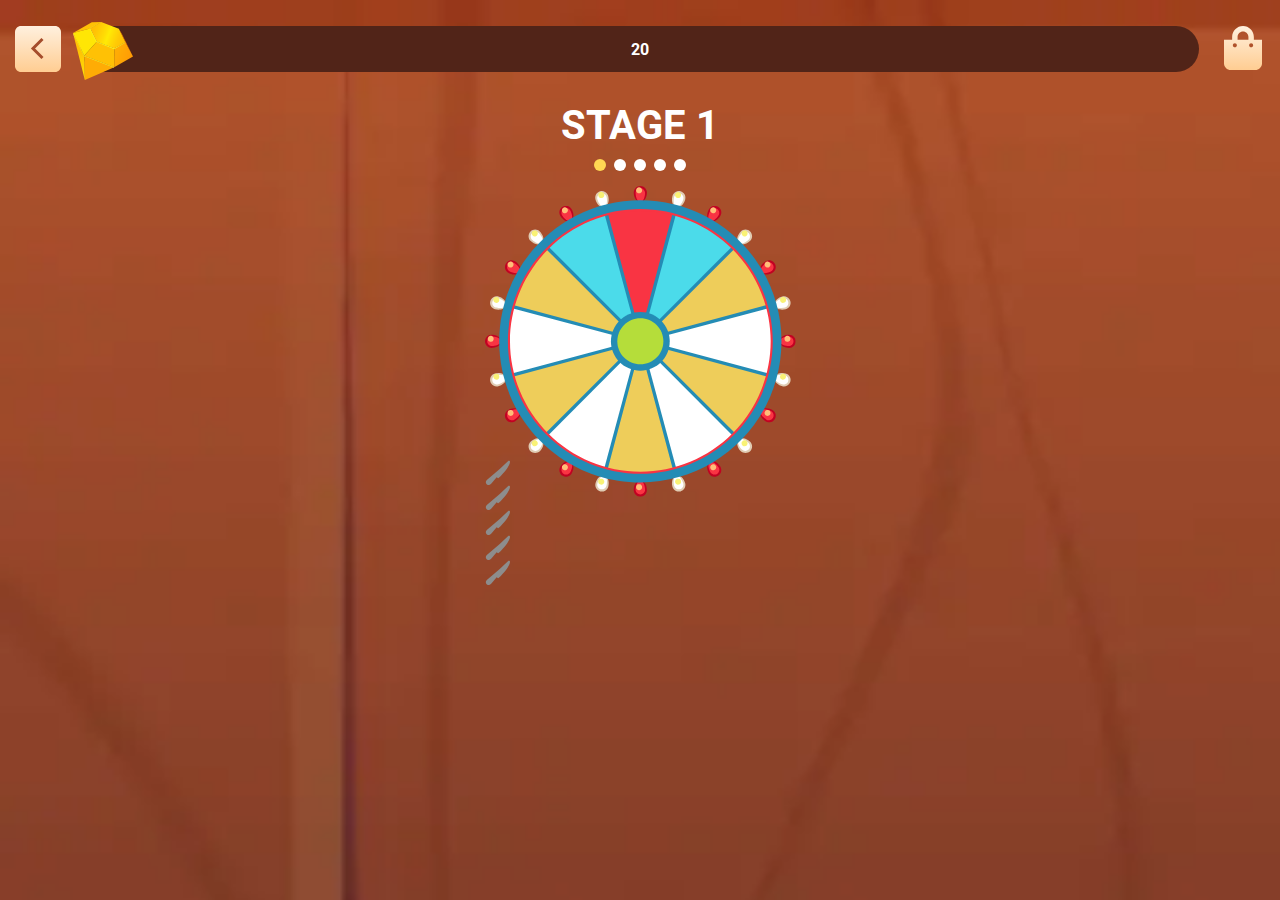
==== commit 14ed5d39: "commit 3 -  fix game pg(mn-knifes)" ====
--- a/game.html
+++ b/game.html
@@ -6,7 +6,7 @@
 	<meta charset="UTF-8">
 	<meta name="format-detection" content="telephone=no">
 	<!-- <style>body{opacity: 0;}</style> -->
-	<link rel="stylesheet" href="css/style.min.css?_v=20220218115538">
+	<link rel="stylesheet" href="css/style.min.css?_v=20220218145738">
 	<link rel="shortcut icon" href="favicon.ico">
 	<!-- <meta name="robots" content="noindex, nofollow"> -->
 	<meta name="viewport" content="width=device-width, initial-scale=1.0">
@@ -40,6 +40,8 @@
 				<div class="game__title">STAGE <span>1</span></div>
 				<div class="game__bullets">
 					<span class="game__bullet _active"></span>
+					<span class="game__bullet"></span>
+					<span class="game__bullet"></span>
 					<span class="game__bullet"></span>
 					<span class="game__bullet"></span>
 				</div>
@@ -719,19 +721,19 @@
 							<img src="img/shop/knife-4.svg" alt="Knife image">
 						</div>
 						<div class="item-game__min-knifes">
-							<div class="item-game__min-knife_one">
+							<div class="item-game__min-knife item-game__min-knife_one">
 								<img src="img/icons/knife-mini.svg" alt="Mini knife">
 							</div>
-							<div class="item-game__min-knife_two">
+							<div class="item-game__min-knife item-game__min-knife_two">
 								<img src="img/icons/knife-mini.svg" alt="Mini knife">
 							</div>
-							<div class="item-game__min-knife_three">
+							<div class="item-game__min-knife item-game__min-knife_three">
 								<img src="img/icons/knife-mini.svg" alt="Mini knife">
 							</div>
-							<div class="item-game__min-knife_four">
+							<div class="item-game__min-knife item-game__min-knife_four">
 								<img src="img/icons/knife-mini.svg" alt="Mini knife">
 							</div>
-							<div class="item-game__min-knife_five">
+							<div class="item-game__min-knife item-game__min-knife_five">
 								<img src="img/icons/knife-mini.svg" alt="Mini knife">
 							</div>
 						</div>
@@ -763,7 +765,7 @@
 		</div>
 	</main>
 
-	<script src="js/app.min.js?_v=20220218115538"></script>
+	<script src="js/app.min.js?_v=20220218145738"></script>
 </body>
 
 </html>--- a/css/style.min.css
+++ b/css/style.min.css
@@ -1 +1 @@
-@charset "UTF-8";@font-face{font-family:Roboto;font-display:swap;src:url(../fonts/Roboto-Black.woff2) format("woff2"),url(../fonts/Roboto-Black.woff) format("woff");font-weight:900;font-style:normal}@font-face{font-family:Roboto;font-display:swap;src:url(../fonts/Roboto-Medium.woff2) format("woff2"),url(../fonts/Roboto-Medium.woff) format("woff");font-weight:500;font-style:normal}@font-face{font-family:Roboto;font-display:swap;src:url(../fonts/Roboto-Bold.woff2) format("woff2"),url(../fonts/Roboto-Bold.woff) format("woff");font-weight:700;font-style:normal}*{padding:0;margin:0;border:0}*,:after,:before{-webkit-box-sizing:border-box;box-sizing:border-box}body,html{height:100%;min-width:320px}body{color:#000;line-height:1;font-family:Roboto;font-size:1rem;-ms-text-size-adjust:100%;-moz-text-size-adjust:100%;-webkit-text-size-adjust:100%;-webkit-font-smoothing:antialiased;-moz-osx-font-smoothing:grayscale}button,input,textarea{font-family:Roboto;font-size:inherit}button{cursor:pointer;color:inherit;background-color:inherit}a{color:inherit}a:link,a:visited{text-decoration:none}a:hover{text-decoration:none}ul li{list-style:none}img{vertical-align:top}h1,h2,h3,h4,h5,h6{font-weight:inherit;font-size:inherit}body{opacity:0;visibility:hidden;position:relative;top:-120%;-webkit-transition:opacity .3s ease 0s;-o-transition:opacity .3s ease 0s;transition:opacity .3s ease 0s}body._lock{overflow:hidden;-ms-touch-action:none;touch-action:none}body._loaded{opacity:1;visibility:visible;top:0}.no-webp .wrapper{background:url(../img/main/bg.jpg) 0 0/cover no-repeat}.wrapper{min-height:100vh;display:none;-webkit-box-orient:vertical;-webkit-box-direction:normal;-ms-flex-direction:column;flex-direction:column;overflow:hidden;position:relative}.wrapper::before{content:"";position:absolute;top:-150%;left:0;width:100%;height:100%;background:rgba(43,42,42,.81);-webkit-transition:all .3s ease 1s;-o-transition:all .3s ease 1s;transition:all .3s ease 1s;z-index:2}.wrapper._visible{display:-webkit-box;display:-ms-flexbox;display:flex}.wrapper>main{-webkit-box-flex:1;-ms-flex:1 1 auto;flex:1 1 auto}.wrapper>*{min-width:0}.wrapper._bg::before{top:0}[class*=__container]{padding:0 .3125rem}.no-webp .preloader{background:url(../img/main/bg.jpg) 0 0/cover no-repeat}.preloader{width:100%;min-height:100%;-webkit-transition:opacity .5s ease 0s;-o-transition:opacity .5s ease 0s;transition:opacity .5s ease 0s}.preloader._hide{position:absolute;top:-150%;left:0;opacity:0;visibility:hidden;-webkit-transition:opacity .3s ease 0s;-o-transition:opacity .3s ease 0s;transition:opacity .3s ease 0s}.acces-preloader{padding:1.25rem 1.25rem 2.5rem;display:-webkit-box;display:-ms-flexbox;display:flex;-webkit-box-orient:vertical;-webkit-box-direction:normal;-ms-flex-direction:column;flex-direction:column;-webkit-box-pack:center;-ms-flex-pack:center;justify-content:center;-webkit-box-align:center;-ms-flex-align:center;align-items:center;overflow:auto}.acces-preloader._hide{display:none}.acces-preloader__text{padding-bottom:.375rem}.acces-preloader__buttons{display:-webkit-box;display:-ms-flexbox;display:flex;-webkit-box-orient:vertical;-webkit-box-direction:normal;-ms-flex-direction:column;flex-direction:column;-webkit-box-align:center;-ms-flex-align:center;align-items:center;gap:.625rem}.acces-preloader__button{position:relative}.acces-preloader__button:active{-webkit-transform:translateY(2px);-ms-transform:translateY(2px);transform:translateY(2px)}.acces-preloader__button img{width:12.875rem}.acces-preloader__button-text{position:absolute;top:.625rem;left:50%;-webkit-transform:translateX(-50%);-ms-transform:translateX(-50%);transform:translateX(-50%);font-weight:900;font-size:1.875rem;line-height:2.1875rem;color:#fff;text-shadow:0 3.35135px 3.35135px rgba(0,0,0,.25)}.text-pre{line-height:.9375rem;font-weight:500;font-size:.75rem;color:#fff0bc}.text-pre_list{padding-left:.375rem;position:relative}.text-pre_list::before{content:"";position:absolute;top:6px;left:0;width:3px;height:3px;border-radius:50%;background-color:#fff0bc}.header{position:relative;z-index:1;padding:0 .625rem}.header__row{display:-ms-grid;display:grid;-ms-grid-columns:3.4375rem 1fr 3.4375rem;grid-template-columns:3.4375rem 1fr 3.4375rem;gap:1rem;padding-top:1.625rem}.header__back{-ms-grid-column-align:center;justify-self:center}.header__back._hide{display:none}.header__back._not-visible{opacity:0;visibility:hidden}.header__wheel{-ms-grid-column-align:center;justify-self:center}.header__wheel._hide{display:none}.header__points{display:-webkit-box;display:-ms-flexbox;display:flex;position:relative}.header__gold{position:absolute;top:-4px;left:-8px}.header__gold img{width:3.75rem}.header__block-text{background:#512418;border-radius:26.5px;-webkit-box-flex:1;-ms-flex:1 1 100%;flex:1 1 100%;display:-webkit-box;display:-ms-flexbox;display:flex;-webkit-box-pack:center;-ms-flex-pack:center;justify-content:center;-webkit-box-align:center;-ms-flex-align:center;align-items:center}.header__block-text._anim p{-webkit-animation:move-points 1s ease;animation:move-points 1s ease}.header__block-text p{font-weight:700;line-height:19px;color:#fff}.header__shop{-ms-grid-column-align:center;justify-self:center}.header__home{-ms-flex-item-align:center;-ms-grid-row-align:center;align-self:center}.content{min-height:calc(100vh - 4.625rem)}.content__box{padding-bottom:4.6875rem}.content__images{position:relative;display:-webkit-box;display:-ms-flexbox;display:flex;-webkit-box-pack:center;-ms-flex-pack:center;justify-content:center;padding-top:.625rem;margin-bottom:1.25rem}.content__images>img{max-width:15.625rem}.content__image{position:absolute;top:-2.5rem;left:50%;-webkit-transform:translateX(-50%);-ms-transform:translateX(-50%);transform:translateX(-50%)}.content__text{width:14.4375rem;height:3.625rem;background:#512418;-webkit-box-shadow:0 4px 0 rgba(155,88,60,.28);box-shadow:0 4px 0 rgba(155,88,60,.28);border-radius:19px;display:-webkit-box;display:-ms-flexbox;display:flex;-webkit-box-pack:center;-ms-flex-pack:center;justify-content:center;-webkit-box-align:center;-ms-flex-align:center;align-items:center;-webkit-box-orient:vertical;-webkit-box-direction:normal;-ms-flex-direction:column;flex-direction:column;margin:0 auto}.content__text p{font-weight:500;line-height:1.1875rem;color:#fff}.content__body{margin-top:1.25rem;min-width:0;margin-bottom:2.5rem}.content__slider{width:100%;height:100%}.content__wrapper{-webkit-box-align:center;-ms-flex-align:center;align-items:center}.content__slide{-webkit-transform:scale(.7);-ms-transform:scale(.7);transform:scale(.7);-webkit-transition:all .3s ease 0s;-o-transition:all .3s ease 0s;transition:all .3s ease 0s}.content__knife{position:relative}.content__knife img{width:8.125rem}.content__knife img._lock{opacity:.5}.content__knife._lock::before{content:"";background:url(../img/icons/lock.svg) center no-repeat;position:absolute;top:50%;left:50%;width:40px;height:40px;-webkit-transform:translate(-50%,-50%) rotate(67deg);-ms-transform:translate(-50%,-50%) rotate(67deg);transform:translate(-50%,-50%) rotate(67deg);z-index:1}.content__knife_one{-webkit-transform:rotate(-70deg);-ms-transform:rotate(-70deg);transform:rotate(-70deg)}.content__knife_three{-webkit-transform:rotate(-65deg);-ms-transform:rotate(-65deg);transform:rotate(-65deg)}.content__knife_three img{width:8.75rem}.content__knife_four{-webkit-transform:rotate(-50deg);-ms-transform:rotate(-50deg);transform:rotate(-50deg)}.content__knife_four img{max-width:5.625rem}.content__knife_four._lock::before{-webkit-transform:translate(-50%,-50%) rotate(50deg);-ms-transform:translate(-50%,-50%) rotate(50deg);transform:translate(-50%,-50%) rotate(50deg)}.content__button{display:block;text-align:center;position:relative;margin:0 auto}.content__button:not(:last-child){margin-bottom:.9375rem}.content__button:active{-webkit-transform:translateY(3px);-ms-transform:translateY(3px);transform:translateY(3px)}.content__button_back{display:none}.content__button_back img{width:246px}.content__button_back._visible{display:block}.content__button-text{position:absolute;top:10px;left:50%;-webkit-transform:translateX(-50%);-ms-transform:translateX(-50%);transform:translateX(-50%);font-weight:900;font-size:2.25rem;line-height:2.625rem;color:#fff;text-transform:uppercase;text-shadow:0 4px 4px rgba(0,0,0,.25)}.content__button-text_again{text-transform:none;white-space:nowrap}.swiper-slide-active{-webkit-transform:scale(1.2);-ms-transform:scale(1.2);transform:scale(1.2)}.shop__box{margin-top:1.25rem;display:-webkit-box;display:-ms-flexbox;display:flex;-webkit-box-orient:vertical;-webkit-box-direction:normal;-ms-flex-direction:column;flex-direction:column;-webkit-box-align:center;-ms-flex-align:center;align-items:center;text-transform:uppercase;margin-bottom:1.875rem}.shop__text{padding-bottom:1.25rem}.shop__row{display:-ms-grid;display:grid;-ms-grid-rows:1fr .625rem 1fr;-ms-grid-columns:1fr .625rem 1fr;grid-template:1fr 1fr/1fr 1fr;gap:.625rem}.shop__item{display:-webkit-box;display:-ms-flexbox;display:flex;-webkit-box-orient:vertical;-webkit-box-direction:normal;-ms-flex-direction:column;flex-direction:column;-webkit-box-align:center;-ms-flex-align:center;align-items:center}.shop__item._buy .shop__button_green{display:none}.shop__item._buy .shop__button._hide{display:block}.shop__top{display:-webkit-box;display:-ms-flexbox;display:flex;-webkit-box-align:center;-ms-flex-align:center;align-items:center;gap:.625rem;padding-bottom:.5rem}.shop__top img{max-width:1.5625rem}.shop__sub-text{font-weight:900;font-size:1.125rem;line-height:1.3125rem;color:#fff}.shop__image-box{width:9.875rem;height:9.875rem;background:-o-radial-gradient(50% 50%,50% 50%,#ffc700 0,#f90 100%);background:radial-gradient(50% 50% at 50% 50%,#ffc700 0,#f90 100%);-webkit-box-shadow:0 4px 4px rgba(0,0,0,.25);box-shadow:0 4px 4px rgba(0,0,0,.25);border-radius:26px;display:-webkit-box;display:-ms-flexbox;display:flex;-webkit-box-pack:center;-ms-flex-pack:center;justify-content:center;margin-bottom:.625rem}.shop__button{position:relative;display:block}.shop__button:active{-webkit-transform:translateY(2px);-ms-transform:translateY(2px);transform:translateY(2px)}.shop__button img{max-width:8.75rem}.shop__button_gray{pointer-events:none}.shop__button._hide{display:none}.shop__buy{position:absolute;top:10px;left:50%;-webkit-transform:translateX(-50%);-ms-transform:translateX(-50%);transform:translateX(-50%);z-index:1;font-weight:900;font-size:1.125rem;line-height:1.3125rem;color:#fff;text-shadow:0 2.27642px 2.27642px rgba(0,0,0,.25)}.text{font-weight:900;font-size:3.5rem;line-height:4.125rem;background-image:-webkit-gradient(linear,left top,left bottom,from(#fff),to(rgba(255,255,255,0)));background-image:-o-linear-gradient(top,#fff,rgba(255,255,255,0));background-image:linear-gradient(to bottom,#fff,rgba(255,255,255,0));-webkit-background-clip:text;-webkit-text-fill-color:transparent}.text_pre{font-size:45px}.game__box{display:-webkit-box;display:-ms-flexbox;display:flex;-webkit-box-orient:vertical;-webkit-box-direction:normal;-ms-flex-direction:column;flex-direction:column;-webkit-box-align:center;-ms-flex-align:center;align-items:center;margin-top:1.875rem}.game__title{font-weight:700;font-size:2.5rem;line-height:2.9375rem;color:#fff;margin-bottom:.625rem}.game__bullets{display:-webkit-box;display:-ms-flexbox;display:flex;-webkit-box-pack:center;-ms-flex-pack:center;justify-content:center;gap:.5rem;margin-bottom:.9375rem}.game__bullet{width:.75rem;height:.75rem;background:#fff;border-radius:50%}.game__bullet._active{background:#ffd953}.item-game__circle{position:relative}.item-game__circle-hiden-button{position:absolute;top:50%;left:50%;width:100%;height:100%;-webkit-transform:translate(-50%,-50%);-ms-transform:translate(-50%,-50%);transform:translate(-50%,-50%)}.item-game__wheel{margin-bottom:4.6875rem;position:relative}.item-game__arrow{position:absolute;bottom:3.125rem;left:5.625rem;opacity:0}.item-game__pin{position:absolute;bottom:-10rem;left:8.4375rem;opacity:0}.item-game__pin._visible{opacity:1;bottom:-1.9375rem;left:3.875rem;-webkit-transition:all .4s ease .8s;-o-transition:all .4s ease .8s;transition:all .4s ease .8s}.item-game__pin img{max-width:3.125rem}.item-game__pin_one{-webkit-transform:rotate(28deg);-ms-transform:rotate(28deg);transform:rotate(28deg)}.item-game__pin_two{-webkit-transform:rotate(-20deg);-ms-transform:rotate(-20deg);transform:rotate(-20deg)}.item-game__pin_two img{max-width:2.5rem}.item-game__pin_three{-webkit-transform:rotate(-40deg);-ms-transform:rotate(-40deg);transform:rotate(-40deg)}.item-game__pin_four{-webkit-transform:rotate(-35deg);-ms-transform:rotate(-35deg);transform:rotate(-35deg)}.item-game__knifes{position:relative;margin-bottom:2.5rem}.item-game__knife{text-align:center}.item-game__knife._hide{display:none}.item-game__knife_one{-webkit-transform:rotate(27deg);-ms-transform:rotate(27deg);transform:rotate(27deg)}.item-game__knife_two{-webkit-transform:rotate(-21deg);-ms-transform:rotate(-21deg);transform:rotate(-21deg)}.item-game__knife_two img{width:5.125rem}.item-game__knife_three{-webkit-transform:rotate(-41deg);-ms-transform:rotate(-41deg);transform:rotate(-41deg)}.item-game__knife_three img{width:7.875rem}.item-game__knife_four{-webkit-transform:rotate(-35deg);-ms-transform:rotate(-35deg);transform:rotate(-35deg)}.item-game__knife_four img{width:7.875rem}.item-game__min-knifes{display:-webkit-box;display:-ms-flexbox;display:flex;-webkit-box-orient:vertical;-webkit-box-direction:normal;-ms-flex-direction:column;flex-direction:column;position:absolute;bottom:-.625rem;left:0}.count-peace-10,.count-peace-11,.count-peace-12,.count-peace-2,.count-peace-3,.count-peace-4,.count-peace-8,.count-peace-9,.gold-peace-10,.gold-peace-11,.gold-peace-12,.gold-peace-2,.gold-peace-3,.gold-peace-4,.gold-peace-8,.gold-peace-9,.knife-peace-7{opacity:0}.count-peace-10._visible,.count-peace-11._visible,.count-peace-12._visible,.count-peace-2._visible,.count-peace-3._visible,.count-peace-4._visible,.count-peace-8._visible,.count-peace-9._visible,.gold-peace-10._visible,.gold-peace-11._visible,.gold-peace-12._visible,.gold-peace-2._visible,.gold-peace-3._visible,.gold-peace-4._visible,.gold-peace-8._visible,.gold-peace-9._visible,.knife-peace-7._visible{opacity:1}.play-again{display:-webkit-box;display:-ms-flexbox;display:flex;-webkit-box-orient:vertical;-webkit-box-direction:normal;-ms-flex-direction:column;flex-direction:column;-webkit-box-pack:center;-ms-flex-pack:center;justify-content:center;-webkit-box-align:center;-ms-flex-align:center;align-items:center;position:absolute;top:-150%;left:0;width:100%;min-height:100vh;z-index:2;padding-top:1.875rem;-webkit-transition:all .3s ease 1s;-o-transition:all .3s ease 1s;transition:all .3s ease 1s}.play-again._visible{top:0}.play-again__line{position:relative;margin-bottom:.9375rem}.play-again__count{position:absolute;top:50%;left:50%;-webkit-transform:translate(-50%,-50%);-ms-transform:translate(-50%,-50%);transform:translate(-50%,-50%);font-weight:700;font-size:5.8125rem;line-height:6.875rem;color:#fff}.play-again__gold-points{display:-webkit-box;display:-ms-flexbox;display:flex;-webkit-box-align:center;-ms-flex-align:center;align-items:center;gap:.5rem;margin-bottom:1.25rem}.play-again__gold img{max-width:2.375rem;-webkit-transform:rotate(-20deg);-ms-transform:rotate(-20deg);transform:rotate(-20deg)}.play-again__gold-count{font-weight:700;font-size:2.1875rem;line-height:2.5625rem;color:#fff}@-webkit-keyframes move-points{0%{color:red}20%{-webkit-transform:rotate(-.01deg);transform:rotate(-.01deg);color:red}35%{-webkit-transform:rotate(10deg);transform:rotate(10deg);color:red;font-size:1.25rem}45%{-webkit-transform:rotate(-10deg);transform:rotate(-10deg);color:red;font-size:1.25rem}55%{-webkit-transform:rotate(10deg);transform:rotate(10deg);color:red;font-size:1.25rem}65%{-webkit-transform:rotate(0);transform:rotate(0);color:red;font-size:1.25rem}100%{color:red;font-size:1rem}}@keyframes move-points{0%{color:red}20%{-webkit-transform:rotate(-.01deg);transform:rotate(-.01deg);color:red}35%{-webkit-transform:rotate(10deg);transform:rotate(10deg);color:red;font-size:1.25rem}45%{-webkit-transform:rotate(-10deg);transform:rotate(-10deg);color:red;font-size:1.25rem}55%{-webkit-transform:rotate(10deg);transform:rotate(10deg);color:red;font-size:1.25rem}65%{-webkit-transform:rotate(0);transform:rotate(0);color:red;font-size:1.25rem}100%{color:red;font-size:1rem}}.swiper{overflow:initial}.swiper-wrapper{width:100%;height:100%;-webkit-box-sizing:content-box;box-sizing:content-box;display:-webkit-box;display:-ms-flexbox;display:flex;position:relative}.swiper-vertical .swiper-wrapper{-webkit-box-orient:vertical;-webkit-box-direction:normal;-ms-flex-direction:column;flex-direction:column}.swiper-autoheight .swiper-wrapper{-webkit-box-align:start;-ms-flex-align:start;align-items:flex-start}.swiper-initialized .swiper-slide{-ms-flex-negative:0;flex-shrink:0}.swiper-android .swiper-slide,.swiper-android .swiper-wrapper{-webkit-transform:translate3d(0,0,0);transform:translate3d(0,0,0)}.swiper-button-lock{display:none!important}.webp .wrapper{background:url(../img/main/bg.webp) 0 0/cover no-repeat}.webp .preloader{background:url(../img/main/bg.webp) 0 0/cover no-repeat}+@charset "UTF-8";@font-face{font-family:Roboto;font-display:swap;src:url(../fonts/Roboto-Black.woff2) format("woff2"),url(../fonts/Roboto-Black.woff) format("woff");font-weight:900;font-style:normal}@font-face{font-family:Roboto;font-display:swap;src:url(../fonts/Roboto-Medium.woff2) format("woff2"),url(../fonts/Roboto-Medium.woff) format("woff");font-weight:500;font-style:normal}@font-face{font-family:Roboto;font-display:swap;src:url(../fonts/Roboto-Bold.woff2) format("woff2"),url(../fonts/Roboto-Bold.woff) format("woff");font-weight:700;font-style:normal}*{padding:0;margin:0;border:0}*,:after,:before{-webkit-box-sizing:border-box;box-sizing:border-box}body,html{height:100%;min-width:320px}body{color:#000;line-height:1;font-family:Roboto;font-size:1rem;-ms-text-size-adjust:100%;-moz-text-size-adjust:100%;-webkit-text-size-adjust:100%;-webkit-font-smoothing:antialiased;-moz-osx-font-smoothing:grayscale}button,input,textarea{font-family:Roboto;font-size:inherit}button{cursor:pointer;color:inherit;background-color:inherit}a{color:inherit}a:link,a:visited{text-decoration:none}a:hover{text-decoration:none}ul li{list-style:none}img{vertical-align:top}h1,h2,h3,h4,h5,h6{font-weight:inherit;font-size:inherit}body{opacity:0;visibility:hidden;position:relative;top:-120%;-webkit-transition:opacity .3s ease 0s;-o-transition:opacity .3s ease 0s;transition:opacity .3s ease 0s}body._lock{overflow:hidden;-ms-touch-action:none;touch-action:none}body._loaded{opacity:1;visibility:visible;top:0}.no-webp .wrapper{background:url(../img/main/bg.jpg) 0 0/cover no-repeat}.wrapper{min-height:100vh;display:none;-webkit-box-orient:vertical;-webkit-box-direction:normal;-ms-flex-direction:column;flex-direction:column;overflow:hidden;position:relative}.wrapper::before{content:"";position:absolute;top:-150%;left:0;width:100%;height:100%;background:rgba(43,42,42,.81);-webkit-transition:all .3s ease 1s;-o-transition:all .3s ease 1s;transition:all .3s ease 1s;z-index:2}.wrapper._visible{display:-webkit-box;display:-ms-flexbox;display:flex}.wrapper>main{-webkit-box-flex:1;-ms-flex:1 1 auto;flex:1 1 auto}.wrapper>*{min-width:0}.wrapper._bg::before{top:0}[class*=__container]{padding:0 .3125rem}.no-webp .preloader{background:url(../img/main/bg.jpg) 0 0/cover no-repeat}.preloader{width:100%;min-height:100%;-webkit-transition:opacity .5s ease 0s;-o-transition:opacity .5s ease 0s;transition:opacity .5s ease 0s}.preloader._hide{position:absolute;top:-150%;left:0;opacity:0;visibility:hidden;-webkit-transition:opacity .3s ease 0s;-o-transition:opacity .3s ease 0s;transition:opacity .3s ease 0s}.acces-preloader{padding:1.25rem 1.25rem 2.5rem;display:-webkit-box;display:-ms-flexbox;display:flex;-webkit-box-orient:vertical;-webkit-box-direction:normal;-ms-flex-direction:column;flex-direction:column;-webkit-box-pack:center;-ms-flex-pack:center;justify-content:center;-webkit-box-align:center;-ms-flex-align:center;align-items:center;overflow:auto}.acces-preloader._hide{display:none}.acces-preloader__text{padding-bottom:.375rem}.acces-preloader__button{position:relative}.acces-preloader__button:active{-webkit-transform:translateY(2px);-ms-transform:translateY(2px);transform:translateY(2px)}.acces-preloader__button img{width:12.875rem}.acces-preloader__button-text{position:absolute;top:.625rem;left:50%;-webkit-transform:translateX(-50%);-ms-transform:translateX(-50%);transform:translateX(-50%);font-weight:900;font-size:1.875rem;line-height:2.1875rem;color:#fff;text-shadow:0 3.35135px 3.35135px rgba(0,0,0,.25)}.text-pre{line-height:.9375rem;font-weight:500;font-size:.75rem;color:#fff0bc}.text-pre_list{padding-left:.375rem;position:relative}.text-pre_list::before{content:"";position:absolute;top:6px;left:0;width:3px;height:3px;border-radius:50%;background-color:#fff0bc}.header{position:relative;z-index:1;padding:0 .625rem}.header__row{display:-ms-grid;display:grid;-ms-grid-columns:3.4375rem 1fr 3.4375rem;grid-template-columns:3.4375rem 1fr 3.4375rem;gap:1rem;padding-top:1.625rem}.header__back{-ms-grid-column-align:center;justify-self:center}.header__back._hide{display:none}.header__back._not-visible{opacity:0;visibility:hidden}.header__wheel{-ms-grid-column-align:center;justify-self:center}.header__wheel._hide{display:none}.header__points{display:-webkit-box;display:-ms-flexbox;display:flex;position:relative}.header__gold{position:absolute;top:-4px;left:-8px}.header__gold img{width:3.75rem}.header__block-text{background:#512418;border-radius:26.5px;-webkit-box-flex:1;-ms-flex:1 1 100%;flex:1 1 100%;display:-webkit-box;display:-ms-flexbox;display:flex;-webkit-box-pack:center;-ms-flex-pack:center;justify-content:center;-webkit-box-align:center;-ms-flex-align:center;align-items:center}.header__block-text._anim p{-webkit-animation:move-points 1s ease;animation:move-points 1s ease}.header__block-text p{font-weight:700;line-height:19px;color:#fff}.header__shop{-ms-grid-column-align:center;justify-self:center}.header__home{-ms-flex-item-align:center;-ms-grid-row-align:center;align-self:center}.content{min-height:calc(100vh - 4.625rem)}.content__box{padding-bottom:4.6875rem}.content__images{position:relative;display:-webkit-box;display:-ms-flexbox;display:flex;-webkit-box-pack:center;-ms-flex-pack:center;justify-content:center;padding-top:.625rem;margin-bottom:1.25rem}.content__images>img{max-width:15.625rem}.content__image{position:absolute;top:-2.5rem;left:50%;-webkit-transform:translateX(-50%);-ms-transform:translateX(-50%);transform:translateX(-50%)}.content__text{width:14.4375rem;height:3.625rem;background:#512418;-webkit-box-shadow:0 4px 0 rgba(155,88,60,.28);box-shadow:0 4px 0 rgba(155,88,60,.28);border-radius:19px;display:-webkit-box;display:-ms-flexbox;display:flex;-webkit-box-pack:center;-ms-flex-pack:center;justify-content:center;-webkit-box-align:center;-ms-flex-align:center;align-items:center;-webkit-box-orient:vertical;-webkit-box-direction:normal;-ms-flex-direction:column;flex-direction:column;margin:0 auto}.content__text p{font-weight:500;line-height:1.1875rem;color:#fff}.content__body{margin-top:1.25rem;min-width:0;margin-bottom:2.5rem}.content__slider{width:100%;height:100%}.content__wrapper{-webkit-box-align:center;-ms-flex-align:center;align-items:center}.content__slide{-webkit-transform:scale(.7)!important;-ms-transform:scale(.7)!important;transform:scale(.7)!important;-webkit-transition:all .3s ease 0s;-o-transition:all .3s ease 0s;transition:all .3s ease 0s}.content__knife{position:relative}.content__knife img{width:8.125rem}.content__knife img._lock{opacity:.5}.content__knife._lock::before{content:"";background:url(../img/icons/lock.svg) center no-repeat;position:absolute;top:50%;left:50%;width:40px;height:40px;-webkit-transform:translate(-50%,-50%) rotate(67deg);-ms-transform:translate(-50%,-50%) rotate(67deg);transform:translate(-50%,-50%) rotate(67deg);z-index:1}.content__knife_one{-webkit-transform:rotate(-70deg);-ms-transform:rotate(-70deg);transform:rotate(-70deg)}.content__knife_three{-webkit-transform:rotate(-65deg);-ms-transform:rotate(-65deg);transform:rotate(-65deg)}.content__knife_three img{width:8.75rem}.content__knife_four{-webkit-transform:rotate(-50deg);-ms-transform:rotate(-50deg);transform:rotate(-50deg)}.content__knife_four img{max-width:5.625rem}.content__knife_four._lock::before{-webkit-transform:translate(-50%,-50%) rotate(50deg);-ms-transform:translate(-50%,-50%) rotate(50deg);transform:translate(-50%,-50%) rotate(50deg)}.content__button{display:block;text-align:center;position:relative;margin:0 auto}.content__button:not(:last-child){margin-bottom:.9375rem}.content__button:active{-webkit-transform:translateY(3px);-ms-transform:translateY(3px);transform:translateY(3px)}.content__button_back{display:none}.content__button_back img{width:246px}.content__button_back._visible{display:block}.content__button-text{position:absolute;top:10px;left:50%;-webkit-transform:translateX(-50%);-ms-transform:translateX(-50%);transform:translateX(-50%);font-weight:900;font-size:2.25rem;line-height:2.625rem;color:#fff;text-transform:uppercase;text-shadow:0 4px 4px rgba(0,0,0,.25)}.content__button-text_again{text-transform:none;white-space:nowrap}.swiper-slide-active{-webkit-transform:scale(1.2)!important;-ms-transform:scale(1.2)!important;transform:scale(1.2)!important}.shop__box{margin-top:1.25rem;display:-webkit-box;display:-ms-flexbox;display:flex;-webkit-box-orient:vertical;-webkit-box-direction:normal;-ms-flex-direction:column;flex-direction:column;-webkit-box-align:center;-ms-flex-align:center;align-items:center;text-transform:uppercase;margin-bottom:1.875rem}.shop__text{padding-bottom:1.25rem}.shop__row{display:-ms-grid;display:grid;-ms-grid-rows:1fr .625rem 1fr;-ms-grid-columns:1fr .625rem 1fr;grid-template:1fr 1fr/1fr 1fr;gap:.625rem}.shop__item{display:-webkit-box;display:-ms-flexbox;display:flex;-webkit-box-orient:vertical;-webkit-box-direction:normal;-ms-flex-direction:column;flex-direction:column;-webkit-box-align:center;-ms-flex-align:center;align-items:center}.shop__item._buy .shop__button_green{display:none}.shop__item._buy .shop__button._hide{display:block}.shop__top{display:-webkit-box;display:-ms-flexbox;display:flex;-webkit-box-align:center;-ms-flex-align:center;align-items:center;gap:.625rem;padding-bottom:.5rem}.shop__top img{max-width:1.5625rem}.shop__sub-text{font-weight:900;font-size:1.125rem;line-height:1.3125rem;color:#fff}.shop__image-box{width:9.875rem;height:9.875rem;background:-o-radial-gradient(50% 50%,50% 50%,#ffc700 0,#f90 100%);background:radial-gradient(50% 50% at 50% 50%,#ffc700 0,#f90 100%);-webkit-box-shadow:0 4px 4px rgba(0,0,0,.25);box-shadow:0 4px 4px rgba(0,0,0,.25);border-radius:26px;display:-webkit-box;display:-ms-flexbox;display:flex;-webkit-box-pack:center;-ms-flex-pack:center;justify-content:center;margin-bottom:.625rem}.shop__button{position:relative;display:block}.shop__button:active{-webkit-transform:translateY(2px);-ms-transform:translateY(2px);transform:translateY(2px)}.shop__button img{max-width:8.75rem}.shop__button_gray{pointer-events:none}.shop__button._hide{display:none}.shop__buy{position:absolute;top:10px;left:50%;-webkit-transform:translateX(-50%);-ms-transform:translateX(-50%);transform:translateX(-50%);z-index:1;font-weight:900;font-size:1.125rem;line-height:1.3125rem;color:#fff;text-shadow:0 2.27642px 2.27642px rgba(0,0,0,.25)}.text{font-weight:900;font-size:3.5rem;line-height:4.125rem;background-image:-webkit-gradient(linear,left top,left bottom,from(#fff),to(rgba(255,255,255,0)));background-image:-o-linear-gradient(top,#fff,rgba(255,255,255,0));background-image:linear-gradient(to bottom,#fff,rgba(255,255,255,0));-webkit-background-clip:text;-webkit-text-fill-color:transparent}.text_pre{font-size:45px}.game__box{display:-webkit-box;display:-ms-flexbox;display:flex;-webkit-box-orient:vertical;-webkit-box-direction:normal;-ms-flex-direction:column;flex-direction:column;-webkit-box-align:center;-ms-flex-align:center;align-items:center;margin-top:1.875rem}.game__title{font-weight:700;font-size:2.5rem;line-height:2.9375rem;color:#fff;margin-bottom:.625rem}.game__bullets{display:-webkit-box;display:-ms-flexbox;display:flex;-webkit-box-pack:center;-ms-flex-pack:center;justify-content:center;gap:.5rem;margin-bottom:.9375rem}.game__bullet{width:.75rem;height:.75rem;background:#fff;border-radius:50%}.game__bullet._active{background:#ffd953}.item-game__circle{position:relative}.item-game__circle-hiden-button{position:absolute;top:50%;left:50%;width:100%;height:100%;-webkit-transform:translate(-50%,-50%);-ms-transform:translate(-50%,-50%);transform:translate(-50%,-50%)}.item-game__wheel{margin-bottom:4.6875rem;position:relative}.item-game__arrow{position:absolute;bottom:3.125rem;left:5.625rem;opacity:0}.item-game__arrow-bonus{position:absolute;top:0;left:50%;-webkit-transform:translateX(-50%);-ms-transform:translateX(-50%);transform:translateX(-50%);border-top:10px solid red;border-bottom:10px solid transparent;border-left:10px solid transparent}.item-game__pin{position:absolute;bottom:-10rem;left:8.4375rem;opacity:0}.item-game__pin._visible{opacity:1;bottom:-1.9375rem;left:3.875rem;-webkit-transition:all .4s ease .8s;-o-transition:all .4s ease .8s;transition:all .4s ease .8s}.item-game__pin img{max-width:3.125rem}.item-game__pin_one{-webkit-transform:rotate(28deg);-ms-transform:rotate(28deg);transform:rotate(28deg)}.item-game__pin_two{-webkit-transform:rotate(-20deg);-ms-transform:rotate(-20deg);transform:rotate(-20deg)}.item-game__pin_two img{max-width:2.5rem}.item-game__pin_three{-webkit-transform:rotate(-40deg);-ms-transform:rotate(-40deg);transform:rotate(-40deg)}.item-game__pin_four{-webkit-transform:rotate(-35deg);-ms-transform:rotate(-35deg);transform:rotate(-35deg)}.item-game__knifes{position:relative;margin-bottom:2.5rem}.item-game__knife{text-align:center}.item-game__knife._hide{display:none}.item-game__knife_one{-webkit-transform:rotate(27deg);-ms-transform:rotate(27deg);transform:rotate(27deg)}.item-game__knife_two{-webkit-transform:rotate(-21deg);-ms-transform:rotate(-21deg);transform:rotate(-21deg)}.item-game__knife_two img{width:5.125rem}.item-game__knife_three{-webkit-transform:rotate(-41deg);-ms-transform:rotate(-41deg);transform:rotate(-41deg)}.item-game__knife_three img{width:7.875rem}.item-game__knife_four{-webkit-transform:rotate(-35deg);-ms-transform:rotate(-35deg);transform:rotate(-35deg)}.item-game__knife_four img{width:7.875rem}.item-game__min-knifes{display:-webkit-box;display:-ms-flexbox;display:flex;-webkit-box-orient:vertical;-webkit-box-direction:normal;-ms-flex-direction:column;flex-direction:column;position:absolute;bottom:-.625rem;left:0}.item-game__min-knife._hide{opacity:0;visibility:hidden}.count-peace-10,.count-peace-11,.count-peace-12,.count-peace-2,.count-peace-3,.count-peace-4,.count-peace-8,.count-peace-9,.gold-peace-10,.gold-peace-11,.gold-peace-12,.gold-peace-2,.gold-peace-3,.gold-peace-4,.gold-peace-8,.gold-peace-9,.knife-peace-7{opacity:0}.count-peace-10._visible,.count-peace-11._visible,.count-peace-12._visible,.count-peace-2._visible,.count-peace-3._visible,.count-peace-4._visible,.count-peace-8._visible,.count-peace-9._visible,.gold-peace-10._visible,.gold-peace-11._visible,.gold-peace-12._visible,.gold-peace-2._visible,.gold-peace-3._visible,.gold-peace-4._visible,.gold-peace-8._visible,.gold-peace-9._visible,.knife-peace-7._visible{opacity:1}.bonus-game__box{display:-webkit-box;display:-ms-flexbox;display:flex;-webkit-box-orient:vertical;-webkit-box-direction:normal;-ms-flex-direction:column;flex-direction:column;-webkit-box-align:center;-ms-flex-align:center;align-items:center;margin-top:7.1875rem}.bonus-game__button{display:block;text-align:center;position:relative;margin-top:6.25rem}.bonus-game__button:active{-webkit-transform:translateY(3px);-ms-transform:translateY(3px);transform:translateY(3px)}.bonus-game__button-text{position:absolute;top:10px;left:50%;-webkit-transform:translateX(-50%);-ms-transform:translateX(-50%);transform:translateX(-50%);font-weight:900;font-size:2.25rem;line-height:2.625rem;color:#fff;text-shadow:0 4px 4px rgba(0,0,0,.25)}.item-bonus-game__wheel{position:relative}.item-bonus-game__circle{position:relative}.item-bonus-game__arrow-pin{position:absolute;top:-60px;left:50%;-webkit-transform:translateX(-50%);-ms-transform:translateX(-50%);transform:translateX(-50%)}.item-bonus-game__arrow-marker{position:absolute;top:70px;left:50%;width:1px;height:1px;-webkit-transform:translateX(-50%);-ms-transform:translateX(-50%);transform:translateX(-50%);opacity:0}.play-again{display:-webkit-box;display:-ms-flexbox;display:flex;-webkit-box-orient:vertical;-webkit-box-direction:normal;-ms-flex-direction:column;flex-direction:column;-webkit-box-pack:center;-ms-flex-pack:center;justify-content:center;-webkit-box-align:center;-ms-flex-align:center;align-items:center;position:absolute;top:-150%;left:0;width:100%;min-height:100vh;z-index:2;padding-top:1.875rem;-webkit-transition:all .3s ease 1s;-o-transition:all .3s ease 1s;transition:all .3s ease 1s}.play-again._visible{top:0}.play-again__line{position:relative;margin-bottom:.9375rem}.play-again__count{position:absolute;top:50%;left:50%;-webkit-transform:translate(-50%,-50%);-ms-transform:translate(-50%,-50%);transform:translate(-50%,-50%);font-weight:700;font-size:5.8125rem;line-height:6.875rem;color:#fff}.play-again__gold-points{display:-webkit-box;display:-ms-flexbox;display:flex;-webkit-box-align:center;-ms-flex-align:center;align-items:center;gap:.5rem;margin-bottom:1.25rem}.play-again__gold img{max-width:2.375rem;-webkit-transform:rotate(-20deg);-ms-transform:rotate(-20deg);transform:rotate(-20deg)}.play-again__gold-count{font-weight:700;font-size:2.1875rem;line-height:2.5625rem;color:#fff}@-webkit-keyframes move-points{0%{color:red}20%{-webkit-transform:rotate(-.01deg);transform:rotate(-.01deg);color:red}35%{-webkit-transform:rotate(10deg);transform:rotate(10deg);color:red;font-size:1.25rem}45%{-webkit-transform:rotate(-10deg);transform:rotate(-10deg);color:red;font-size:1.25rem}55%{-webkit-transform:rotate(10deg);transform:rotate(10deg);color:red;font-size:1.25rem}65%{-webkit-transform:rotate(0);transform:rotate(0);color:red;font-size:1.25rem}100%{color:red;font-size:1rem}}@keyframes move-points{0%{color:red}20%{-webkit-transform:rotate(-.01deg);transform:rotate(-.01deg);color:red}35%{-webkit-transform:rotate(10deg);transform:rotate(10deg);color:red;font-size:1.25rem}45%{-webkit-transform:rotate(-10deg);transform:rotate(-10deg);color:red;font-size:1.25rem}55%{-webkit-transform:rotate(10deg);transform:rotate(10deg);color:red;font-size:1.25rem}65%{-webkit-transform:rotate(0);transform:rotate(0);color:red;font-size:1.25rem}100%{color:red;font-size:1rem}}.swiper{overflow:initial}.swiper-wrapper{width:100%;height:100%;-webkit-box-sizing:content-box;box-sizing:content-box;display:-webkit-box;display:-ms-flexbox;display:flex;position:relative}.swiper-vertical .swiper-wrapper{-webkit-box-orient:vertical;-webkit-box-direction:normal;-ms-flex-direction:column;flex-direction:column}.swiper-autoheight .swiper-wrapper{-webkit-box-align:start;-ms-flex-align:start;align-items:flex-start}.swiper-initialized .swiper-slide{-ms-flex-negative:0;flex-shrink:0}.swiper-android .swiper-slide,.swiper-android .swiper-wrapper{-webkit-transform:translate3d(0,0,0);transform:translate3d(0,0,0)}.swiper-button-lock{display:none!important}@media (max-width:23.75em){.bonus-game__box{margin-top:3.75rem}}.webp .wrapper{background:url(../img/main/bg.webp) 0 0/cover no-repeat}.webp .preloader{background:url(../img/main/bg.webp) 0 0/cover no-repeat}